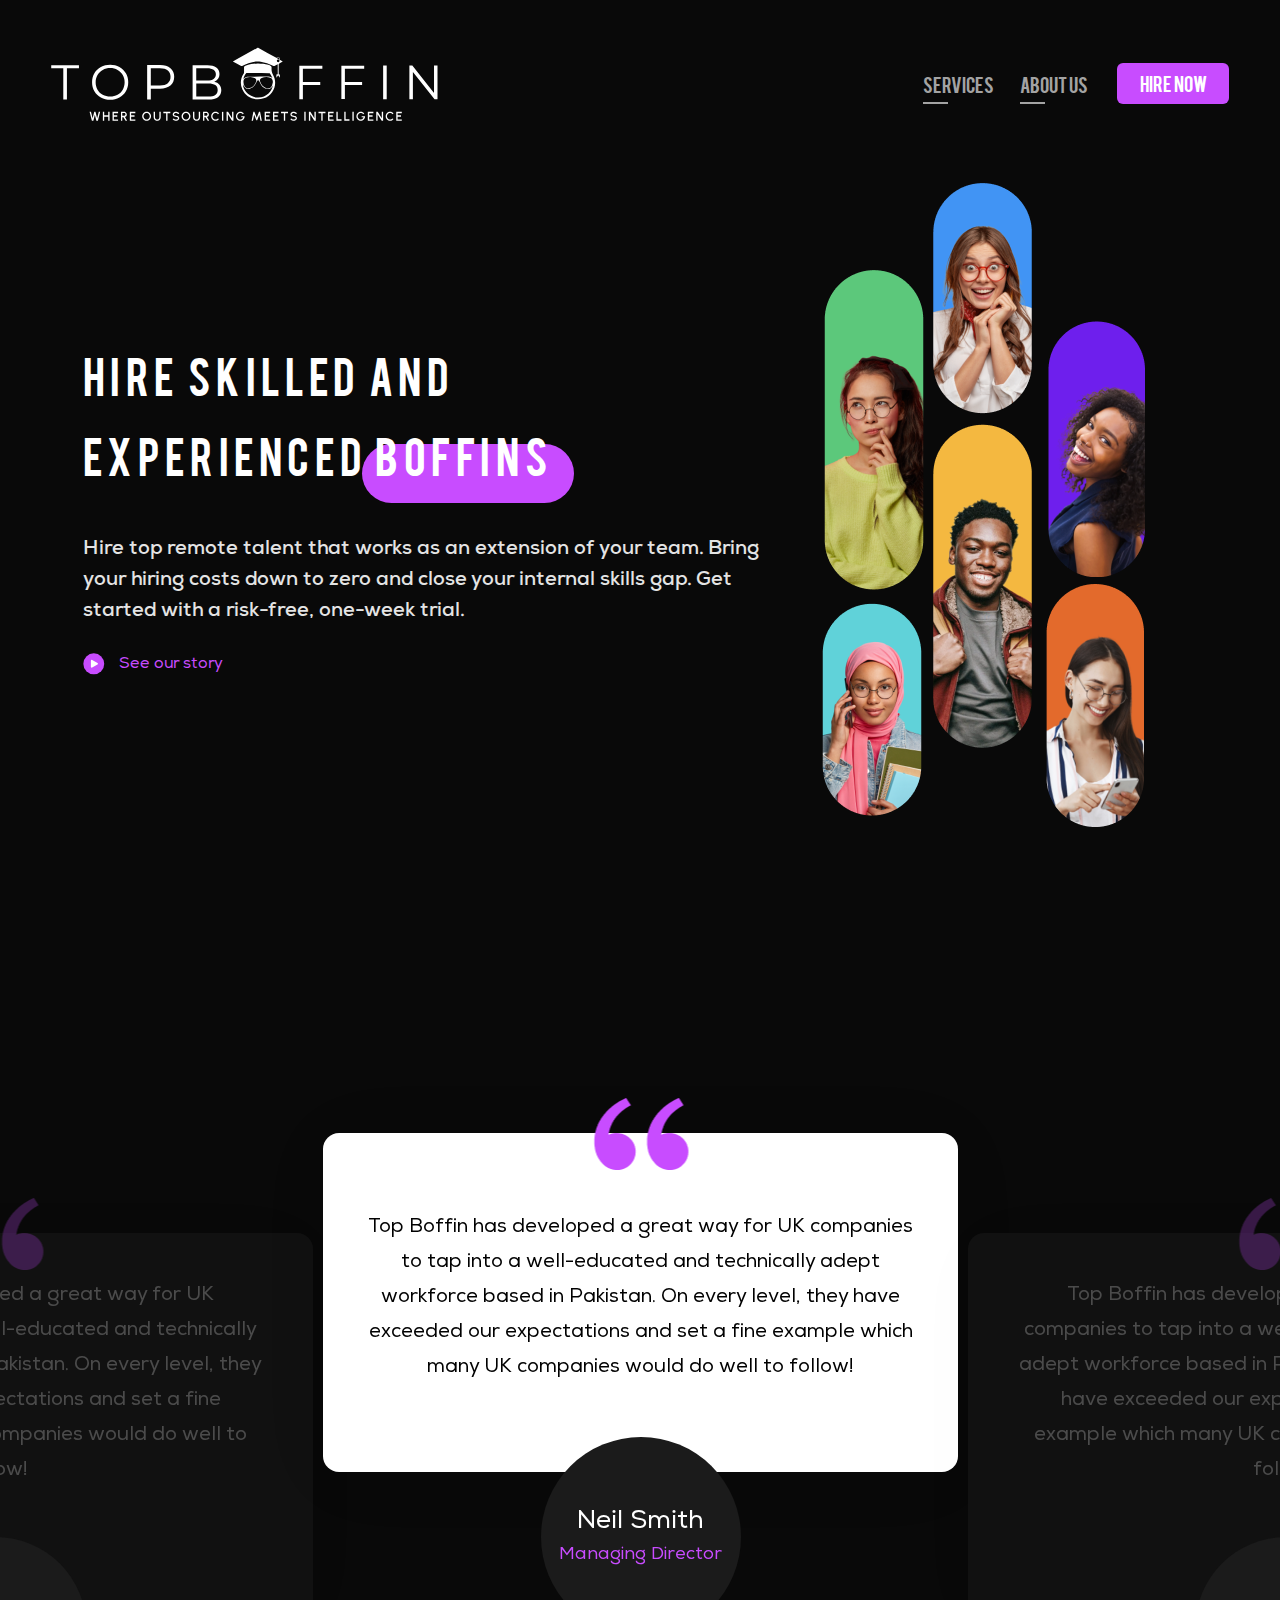
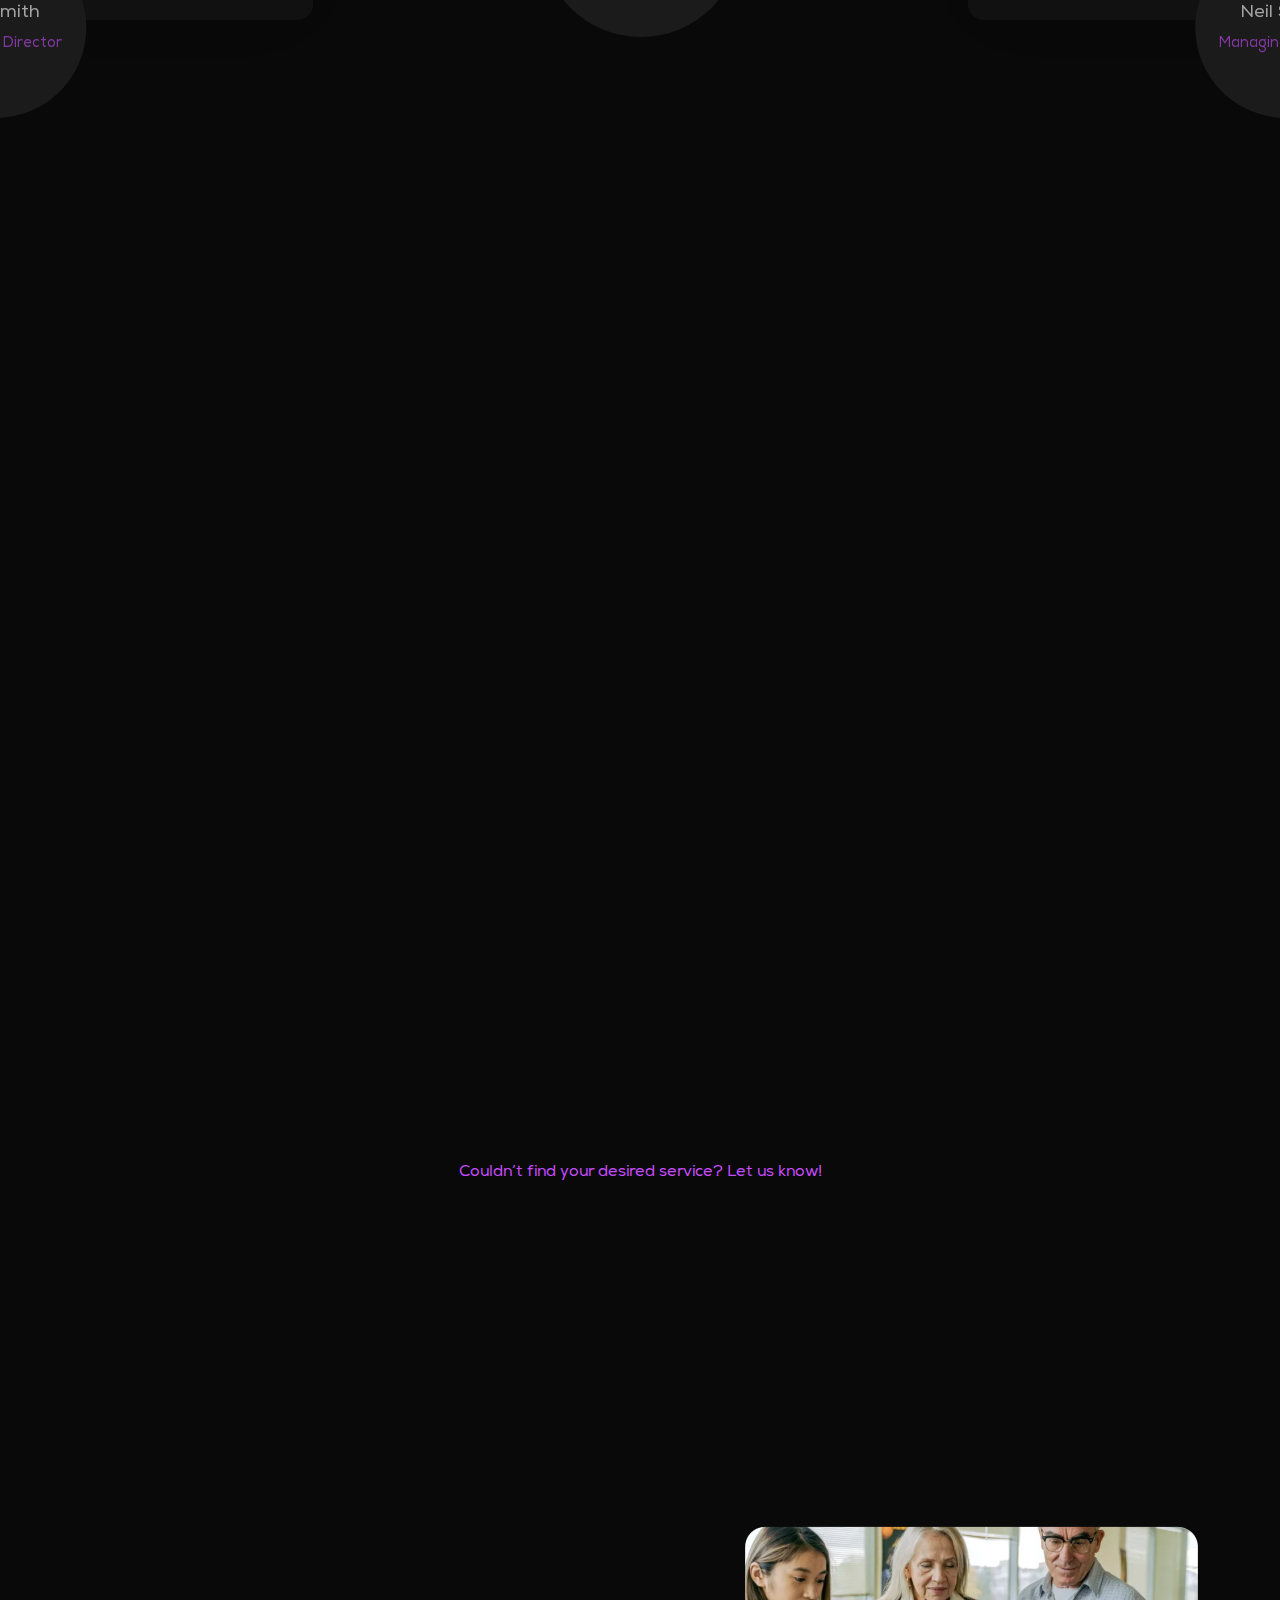
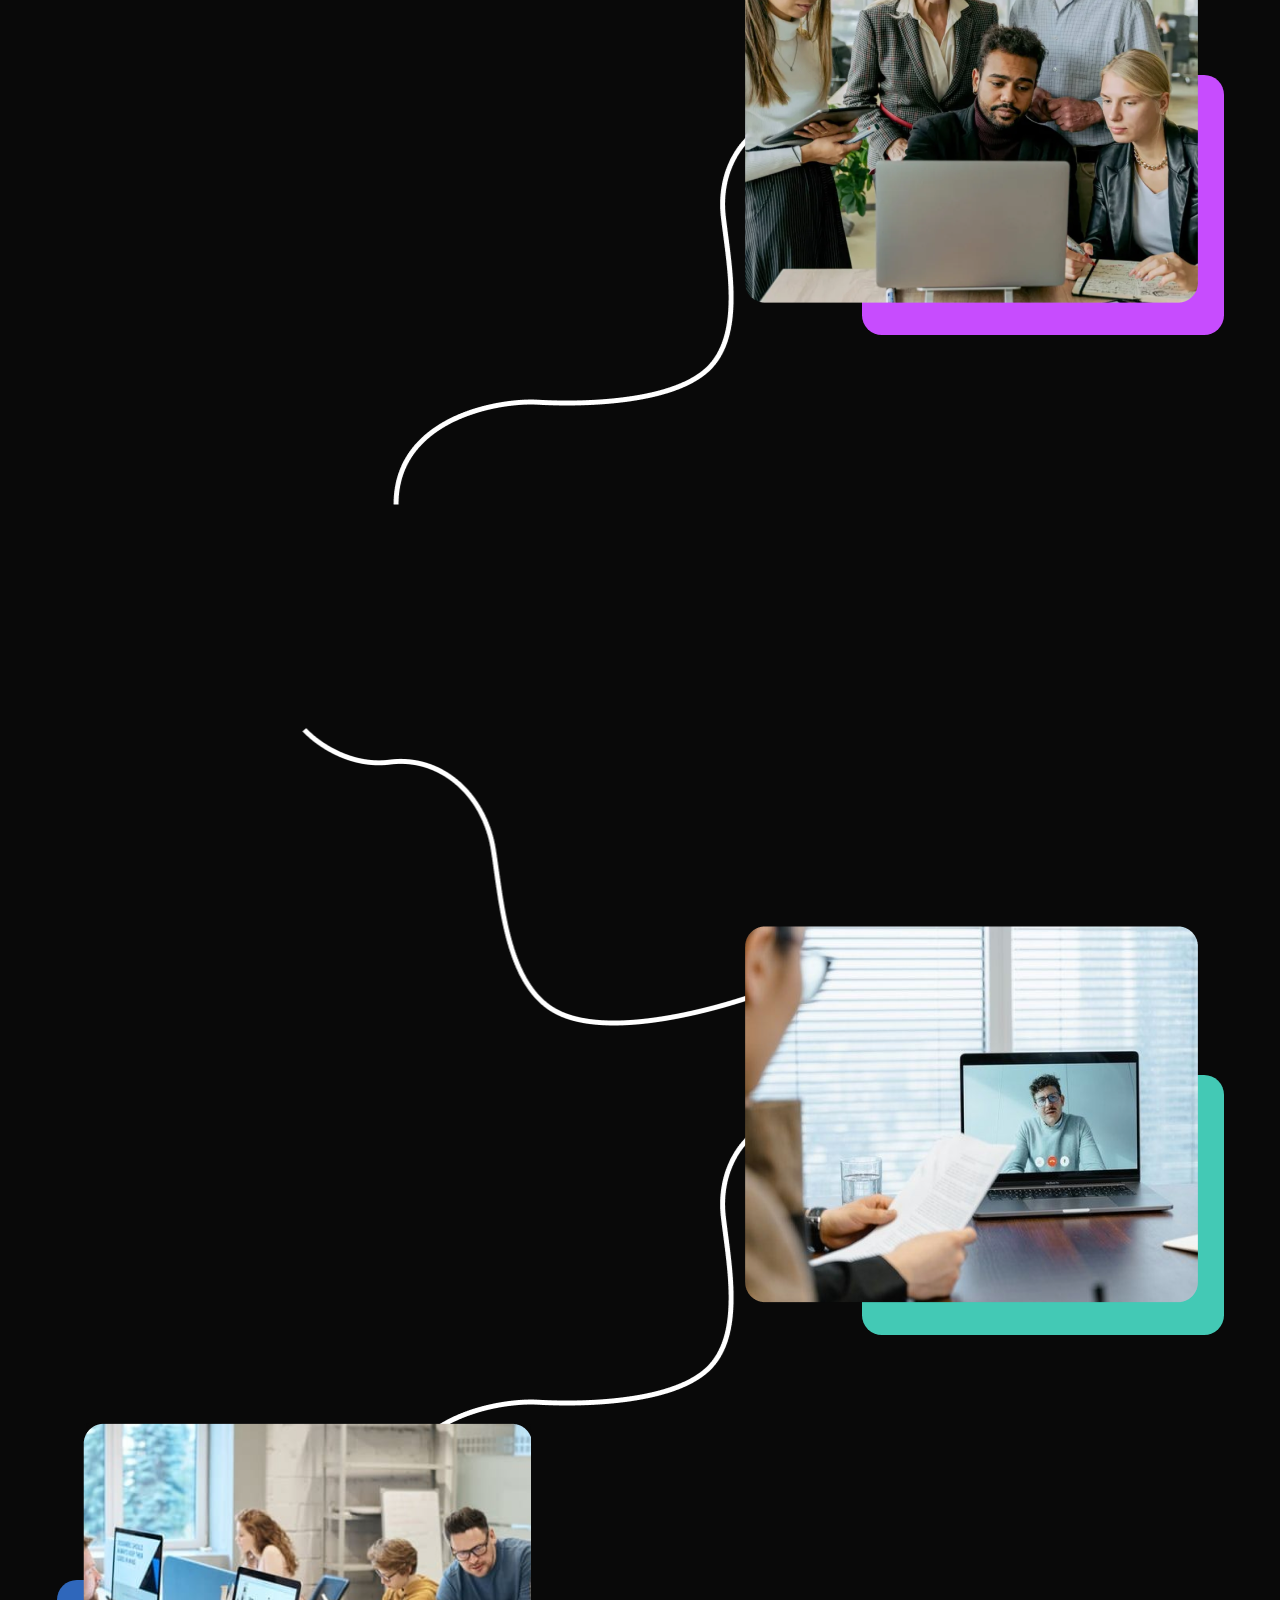
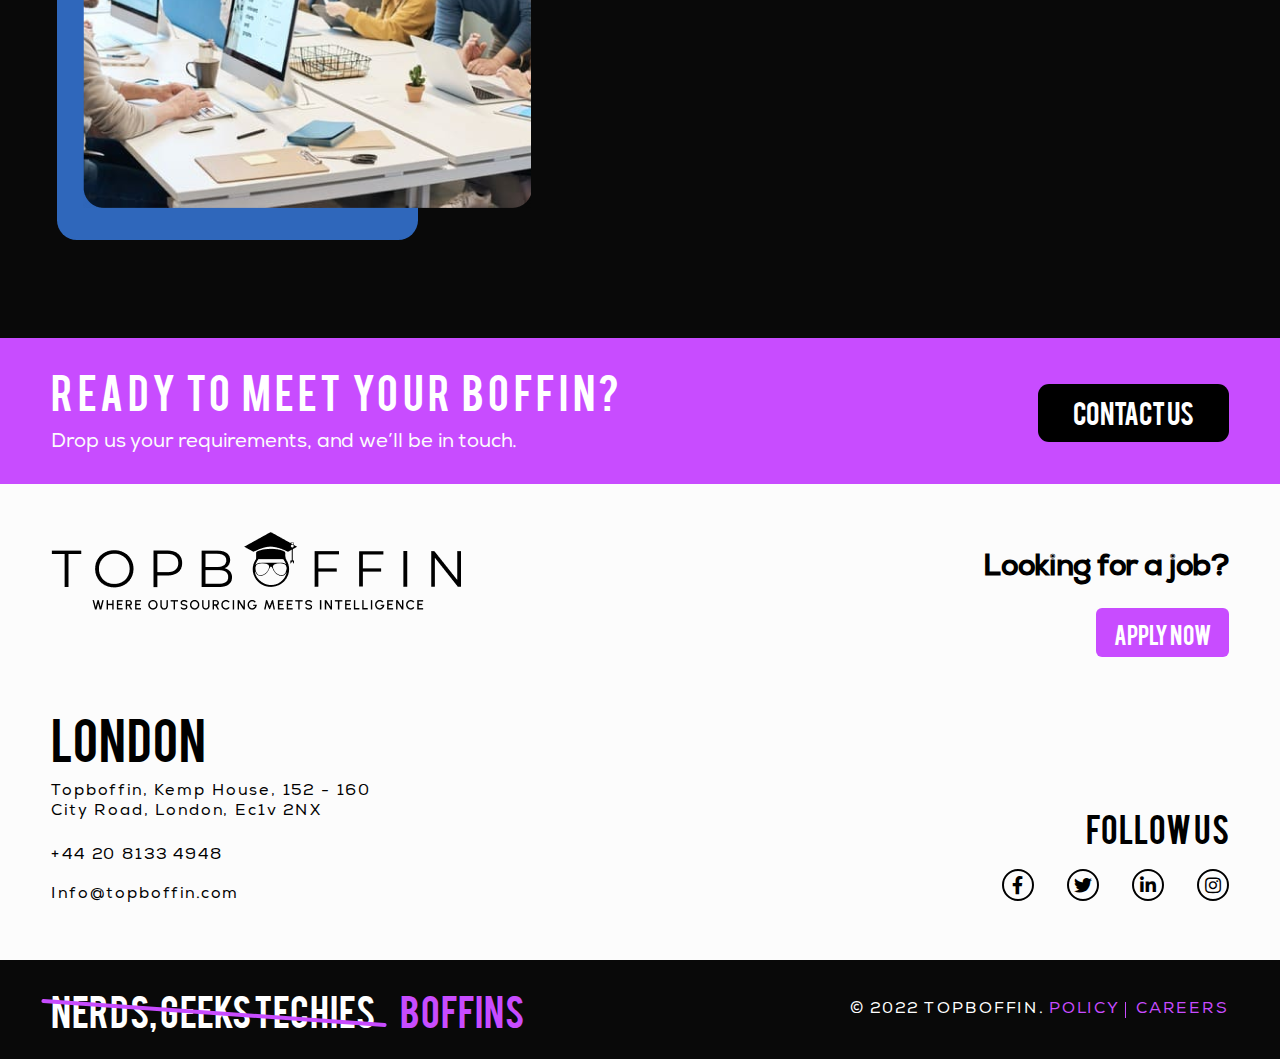
==== index.html @ ece65dc5 "link update" ====
<!DOCTYPE html>
<html lang="en">

<head>
  <meta charset="UTF-8">
  <meta name="viewport" content="width=device-width, initial-scale=1.0">
  <link rel="stylesheet" href="https://use.fontawesome.com/releases/v5.15.4/css/all.css" />
  <link rel="stylesheet" href="assets/css/aos.css">
  <link rel="stylesheet" href="assets/bootstarp/bootstrap.min.css">
  <link rel="stylesheet" href="assets/css/owl.carousel.min.css">
  <link rel="stylesheet" href="assets/css/owl.theme.default.min.css">
  <link rel="stylesheet" href="assets/css/custom.css">
  <link rel="stylesheet" href="assets/css/special.css">
  <link rel="stylesheet" href="assets/css/mobile.css">
  <title>Home</title>
</head>

<body>
  <!-- ================================ -->
  <!-- ==========   Header   ========== -->
  <!-- ================================  -->
  <div class="w-100 flaot-left header-con">
    <div class="wrapper">
      <nav class="navbar navbar-expand-lg navbar-light p-0">
        <a class="navbar-brand" href="#">
          <img src="assets/images/logo.svg" alt="logo">
        </a>
        <button class="navbar-toggler collapsed" type="button" data-toggle="collapse" data-target="#navbarSupportedContent"
          aria-controls="navbarSupportedContent" aria-expanded="false" aria-label="Toggle navigation">
          <span class="navbar-toggler-icon"></span>
          <span class="navbar-toggler-icon"></span>
          <span class="navbar-toggler-icon"></span>
        </button>

        <div class="collapse navbar-collapse" id="navbarSupportedContent">
          <ul class="navbar-nav ml-auto">
            <li class="nav-item active pl-lg-0">
              <a class="nav-link p-0" href="#">Services</a>
            </li>
            <li class="nav-item">
              <a class="nav-link p-0" href="#">About US</a>
            </li>
          </ul>
          <div class="hire-btn">
            <a href="contact.html" class="bebas-font">Hire NOw</a>
          </div>
        </div>
      </nav>
    </div>
  </div>
  <!-- ================================ -->
  <!-- ==========   Header   ========== -->
  <!-- ================================  -->
  <!-- BANNER SECTION -->
  <section class="w-100 float-left banner-con">
    <div class="wrapper2">
      <div class="banner-inner-con w-100 float-left d-lg-flex align-items-center">
        <div class="banner-text position-relative">
          <h1 class="text-uppercase text-white bebas-font d-inline-block position-relative" data-aos="fade-up" data-aos-duration="600">Hire Skilled and <br>
            Experienced Boffins</h1>
            <div class="banner-img">
              <div class="position-relative">
                <figure class="mb-0 d-inline-block">
                  <img src="assets/images/banner-img1.png" alt="banner-img">
                </figure>
                <figure class="mb-0 d-inline-block">
                  <img src="assets/images/banner-img2.png" alt="banner-img">
                </figure>
                <figure class="mb-0 d-inline-block">
                  <img src="assets/images/banner-img3.png" alt="banner-img">
                </figure>
                <figure class="mb-0 d-inline-block">
                  <img src="assets/images/banner-img4.png" alt="banner-img">
                </figure>
                <figure class="mb-0 d-inline-block">
                  <img src="assets/images/banner-img5.png" alt="banner-img">
                </figure>
                <figure class="mb-0 d-inline-block">
                  <img src="assets/images/banner-img6.png" alt="banner-img">
                </figure>
              </div>
            </div>
          <p class="color-E4E4E4 NexaBold-font" data-aos="fade-up" data-aos-duration="600">Hire top remote talent that works as an extension of your team. Bring <br> your hiring costs down to zero and close your internal skills gap. Get <br> started with a risk-free, one-week trial.</p>
          <div class="see-btn" data-aos="fade-up" data-aos-duration="600">
            <a href="#" class="d-inline-block"><img src="assets/images/vedio-icon.svg" alt="vedio-icon"> See our story</a>
          </div>
        </div>
      </div>
      <div class="clearfix"></div>
    </div>
  </section>
  <!-- BANNER SECTION -->
  <!-- TASTIMONIALS SECTION -->
  <section class="w-100 float-left tastimonials-con">
    <div class="generic-title text-sm-center">
      <span class="text-uppercase d-inline-block color-C84CFF NexaBold-font position-relative" data-aos="fade-up" data-aos-duration="600">TESTIMONIALS</span>
      <h2 class="text-uppercase text-white bebas-font" data-aos="fade-up" data-aos-duration="600">What Our Clients Say!</h2>
    </div>
    <div class="loop owl-carousel owl-theme">
      <div class="item">
          <div class="tastimonials-box text-center  position-relative">
            <figure>
              <img src="assets/images/quote-icon.png" alt="quote-icon">
            </figure>
            <p>Top Boffin has developed a great way for UK companies to tap into a <br>
              well-educated and technically adept workforce based in Pakistan. On every <br> level, they have exceeded our
              expectations and set a fine example which many <br> UK companies  would do well to follow!
            </p>
          </div>
          <div class="auther-con text-center d-flex align-items-center justify-content-center flex-column">
            <span class="text-white">Neil Smith</span>
            <small class="color-C84CFF">Managing Director</small>
          </div>
      </div>
      <div class="item">
        <div class="tastimonials-box text-center  position-relative">
          <figure>
            <img src="assets/images/quote-icon.png" alt="quote-icon">
          </figure>
          <p>Top Boffin has developed a great way for UK companies to tap into a <br>
            well-educated and technically adept workforce based in Pakistan. On every level, they <br> have exceeded our
            expectations and set a fine example which many UK companies <br> would do well to follow!
          </p>
        </div>
        <div class="auther-con text-center d-flex align-items-center justify-content-center flex-column">
          <span class="text-white">Neil Smith</span>
          <small class="color-C84CFF">Managing Director</small>
        </div>
      </div>
      <div class="item">
        <div class="tastimonials-box text-center  position-relative">
          <figure>
            <img src="assets/images/quote-icon.png" alt="quote-icon">
          </figure>
          <p>Top Boffin has developed a great way for UK companies to tap into a <br>
            well-educated and technically adept workforce based in Pakistan. On every level, they <br> have exceeded our
            expectations and set a fine example which many UK companies <br> would do well to follow!
          </p>
        </div>
        <div class="auther-con text-center d-flex align-items-center justify-content-center flex-column">
          <span class="text-white">Neil Smith</span>
          <small class="color-C84CFF">Managing Director</small>
        </div>
      </div>
      <div class="item">
        <div class="tastimonials-box text-center  position-relative">
          <figure>
            <img src="assets/images/quote-icon.png" alt="quote-icon">
          </figure>
          <p>Top Boffin has developed a great way for UK companies to tap into a <br>
            well-educated and technically adept workforce based in Pakistan. On every level, they <br> have exceeded our
            expectations and set a fine example which many UK companies <br> would do well to follow!
          </p>
        </div>
        <div class="auther-con text-center d-flex align-items-center justify-content-center flex-column">
          <span class="text-white">Neil Smith</span>
          <small class="color-C84CFF">Managing Director</small>
        </div>
      </div>
      <div class="item">
        <div class="tastimonials-box text-center  position-relative">
          <figure>
            <img src="assets/images/quote-icon.png" alt="quote-icon">
          </figure>
          <p>Top Boffin has developed a great way for UK companies to tap into a <br>
            well-educated and technically adept workforce based in Pakistan. On every level, they <br> have exceeded our
            expectations and set a fine example which many UK companies <br> would do well to follow!
          </p>
        </div>
        <div class="auther-con text-center d-flex align-items-center justify-content-center flex-column">
          <span class="text-white">Neil Smith</span>
          <small class="color-C84CFF">Managing Director</small>
        </div>
      </div>
      <div class="item">
        <div class="tastimonials-box text-center  position-relative">
          <figure>
            <img src="assets/images/quote-icon.png" alt="quote-icon">
          </figure>
          <p>Top Boffin has developed a great way for UK companies to tap into a <br>
            well-educated and technically adept workforce based in Pakistan. On every level, they <br> have exceeded our
            expectations and set a fine example which many UK companies <br> would do well to follow!
          </p>
        </div>
        <div class="auther-con text-center d-flex align-items-center justify-content-center flex-column">
          <span class="text-white">Neil Smith</span>
          <small class="color-C84CFF">Managing Director</small>
        </div>
      </div>
    </div>
  </section>
  <!-- TASTIMONIALS SECTION -->
  <!-- SERVICE SECTION-->
  <section class="main-services-sec float-left w-100">
    <div class="wrapper2">
      <div class="services-title w-100 float-left">
        <h2 class="text-white bebas-font d-inline-block" data-aos="fade-up" data-aos-duration="600">SERVICES</h2>
        <p class="color-A3A3A3" data-aos="fade-up" data-aos-duration="600">Hire Boffins on a full-time, part-time, or contractual basis – in any domain.</p>
      </div>
      <!--services-title-->
      <div class="services-item w-100 float-left">
        <ul class="list-unstyled w-100 float-left">
          <li class="ml-0" data-aos="fade-up" data-aos-duration="600">
            <div class="flip-box">
              <div class="flip-box-inner">
                <div class="flip-box-front">
                  <div class="front-con position-relative d-flex align-items-center justify-content-center">
                    <figure class="mb-0">
                      <img src="assets/images/services-img1.svg" alt="services-img">
                    </figure>
                  </div>
                </div>
                <div class="flip-box-back back-con text-center">
                  <figure>
                    <img src="assets/images/fincnce-small-icon.svg" alt="fincnce-small-icon">
                  </figure>
                  <h5 class="bebas-font text-white">Finance</h5>
                  <p class="text-white mb-0">Qualified finance professionals to streamline your financial planning,
                    analysis, and management.</p>
                </div>
              </div>
            </div>
            <h3 class="bebas-font text-white text-center mb-0">Finance</h3>
          </li>
          <li data-aos="fade-up" data-aos-duration="600">
            <div class="flip-box">
              <div class="flip-box-inner">
                <div class="flip-box-front">
                  <div class="front-con position-relative d-flex align-items-center justify-content-center">
                    <figure class="mb-0">
                      <img src="assets/images/services-img2.svg" alt="services-img">
                    </figure>
                  </div>
                </div>
                <div class="flip-box-back back-con text-center">
                  <figure>
                    <img src="assets/images/sale-small-icon.svg" alt="fincnce-small-icon">
                  </figure>
                  <h5 class="bebas-font text-white">Sales</h5>
                  <p class="text-white mb-0">Sales specialists experienced in using various mediums to connect with
                    prospects and close deals.</p>
                </div>
              </div>
            </div>
            <h3 class="bebas-font text-white text-center mb-0">Sales</h3>
          </li>
          <li class="mr-lg-0" data-aos="fade-up" data-aos-duration="600">
            <div class="flip-box">
              <div class="flip-box-inner">
                <div class="flip-box-front">
                  <div class="front-con position-relative d-flex align-items-center justify-content-center">
                    <figure class="mb-0">
                      <img src="assets/images/services-img3.svg" alt="services-img">
                    </figure>
                  </div>
                </div>
                <div class="flip-box-back back-con text-center">
                  <figure>
                    <img src="assets/images/marketing-small-icon.svg" alt="fincnce-small-icon">
                  </figure>
                  <h5 class="bebas-font text-white">Marketing</h5>
                  <p class="text-white mb-0">Skilled inbound and outbound marketing professionals with specialised
                    experience. </p>
                </div>
              </div>
            </div>
            <h3 class="bebas-font text-white text-center mb-0">Marketing</h3>
          </li>
          <li class="ml-lg-0 mb-lg-0" data-aos="fade-down" data-aos-duration="600">
            <div class="flip-box">
              <div class="flip-box-inner">
                <div class="flip-box-front">
                  <div class="front-con position-relative d-flex align-items-center justify-content-center">
                    <figure class="mb-0">
                      <img src="assets/images/services-img4.svg" alt="services-img">
                    </figure>
                  </div>
                </div>
                <div class="flip-box-back back-con text-center">
                  <figure>
                    <img src="assets/images/developer-small-icon.svg" alt="fincnce-small-icon">
                  </figure>
                  <h5 class="bebas-font text-white">Developer</h5>
                  <p class="text-white mb-0">Skilled Boffins with varying levels of experience in different tech stacks.
                  </p>
                </div>
              </div>
            </div>
            <h3 class="bebas-font text-white text-center mb-0">Developer</h3>
          </li>
          <li class="mb-sm-0" data-aos="fade-down" data-aos-duration="600">
            <div class="flip-box">
              <div class="flip-box-inner">
                <div class="flip-box-front">
                  <div class="front-con position-relative d-flex align-items-center justify-content-center">
                    <figure class="mb-0">
                      <img src="assets/images/services-img5.svg" alt="services-img">
                    </figure>
                  </div>
                </div>
                <div class="flip-box-back back-con text-center">
                  <figure>
                    <img src="assets/images/designer-small-icon.svg" alt="fincnce-small-icon">
                  </figure>
                  <h5 class="bebas-font text-white">Designer</h5>
                  <p class="text-white mb-0">Boffins with an eye for design and the skills to bring your creative ideas
                    to life. </p>
                </div>
              </div>
            </div>
            <h3 class="bebas-font text-white text-center mb-0">Designer</h3>
          </li>
          <li class="mr-0 mb-0" data-aos="fade-down" data-aos-duration="600">
            <div class="flip-box">
              <div class="flip-box-inner">
                <div class="flip-box-front">
                  <div class="front-con position-relative d-flex align-items-center justify-content-center">
                    <figure class="mb-0">
                      <img src="assets/images/services-img6.svg" alt="services-img">
                    </figure>
                  </div>
                </div>
                <div class="flip-box-back back-con text-center">
                  <figure>
                    <img src="assets/images/legal-small-icon.svg" alt="fincnce-small-icon">
                  </figure>
                  <h5 class="bebas-font text-white">Legal</h5>
                  <p class="text-white mb-0">UK-qualified legal talent that understands the UK’s laws and legal nuances.
                  </p>
                </div>
              </div>
            </div>
            <h3 class="bebas-font text-white text-center mb-0">Legal</h3>
          </li>
        </ul>
        <span class="float-left w-100 text-center color-C84CFF">Couldn’t find your desired service? Let us know!</span>
      </div>
    </div>
  </section>
  <!-- SERVICE SECTION-->
  <!-- WORK SECTION -->
  <section class="w-100 float-left work-con">
    <div class="work-title float-sm-right" data-aos="fade-up" data-aos-duration="600">
      <h2 class="d-inline-block bebas-font text-white mb-0" >How <br>
        It Works</h2>
      <span class="d-inline-block text-uppercase nexaitalic-font" data-text="How It Works">How It Works</span>
    </div>
    <div class="wrapper2">
      <div class="wrok-box w-100 float-left">
        <div class="row">
          <div class="col-lg-6 d-flex align-items-center order-lg-0 order-2" data-aos="fade-up" data-aos-duration="700">
            <div class="generic-box-content text-lg-left text-md-center text-left">
              <div class="position-relative request-title d-lg-flex align-items-center" data-aos="fade-up" data-aos-duration="700">
                <figure class="mb-0 d-flex align-items-center justify-content-center bg-C74CFE">
                  <img src="assets/images/hand-img.svg" alt="hand-img">
                </figure>
                <h3 class="text-white bebas-font mb-0">Put your request in</h3>
              </div>
              <p class="mb-0" data-aos="fade-up" data-aos-duration="700">TopBoffin connects you with top talent in any domain. We’ve filled dozens of different
                roles, from Marketing to Finance and Tech. Let us know exactly what skills, experience, and type of
                commitment you’re looking for. We’ll take care of the rest.
              </p>
            </div>
          </div>
          <div class="col-lg-6">
            <div class="generic-box-img float-lg-right text-center">
              <figure class="mb-0">
                <img src="assets/images/work-img1.png" alt="work-img">
              </figure>
            </div>
          </div>
        </div>
        <div class="row">
          <div class="col-lg-6" data-aos="fade-up" data-aos-duration="700">
            <div class="generic-box-img text-lg-left text-center">
              <figure class="mb-0">
                <img src="assets/images/work-img2.png" alt="work-img">
              </figure>
            </div>
          </div>
          <div class="col-lg-6 d-flex align-items-center" data-aos="fade-up" data-aos-duration="700">
            <div class="generic-box-content text-lg-left text-center">
              <div class="position-relative request-title d-lg-flex align-items-center" data-aos="fade-up" data-aos-duration="700">
                <figure class="mb-0 d-flex align-items-center justify-content-center bg-F3BA51">
                  <img src="assets/images/hand-img.svg" alt="hand-img">
                </figure>
                <h3 class="text-white bebas-font">Match with your Boffin</h3>
              </div>
              <p class="mb-0" data-aos="fade-up" data-aos-duration="700">We’re not just another outsourcing agency. TopBoffin pairs employers with their ideal
                talent through a multi-stage recruitment process. Get matched with team players committed to helping
                your company grow.
              </p>
            </div>
          </div>
        </div>
        <div class="row">
          <div class="col-lg-6 d-flex align-items-center order-lg-0 order-2" data-aos="fade-up" data-aos-duration="700">
            <div class="generic-box-content text-lg-left text-center">
              <div class="position-relative request-title d-lg-flex align-items-center" data-aos="fade-up" data-aos-duration="700">
                <figure class="mb-0 d-flex align-items-center justify-content-center bg-43C9B5">
                  <img src="assets/images/hand-img.svg" alt="hand-img">
                </figure>
                <h3 class="text-white bebas-font">Match with your Boffin</h3>
              </div>
              <p class="mb-0" data-aos="fade-up" data-aos-duration="700">We’re not just another outsourcing agency. TopBoffin pairs employers with their ideal
                talent through a multi-stage recruitment process. Get matched with team players committed to helping
                your company grow.
              </p>
            </div>
          </div>
          <div class="col-lg-6" data-aos="up" data-aos-duration="700">
            <div class="generic-box-img float-lg-right text-center">
              <figure class="mb-0 ">
                <img src="assets/images/work-img3.png" alt="work-img">
              </figure>
            </div>
          </div>
        </div>
        <div class="row mb-0">
          <div class="col-lg-6" data-aos="up" data-aos-duration="700">
            <div class="generic-box-img text-lg-left text-center">
              <figure class="mb-0">
                <img src="assets/images/work-img4.png" alt="work-img">
              </figure>
            </div>
          </div>
          <div class="col-lg-6 d-flex align-items-center" data-aos="up" data-aos-duration="700">
            <div class="generic-box-content text-lg-left text-center">
              <div class="position-relative request-title d-lg-flex align-items-center" data-aos="fade-up" data-aos-duration="700">
                <figure class="mb-0 d-flex align-items-center justify-content-center bg-2F67BB">
                  <img src="assets/images/hand-img.svg" alt="hand-img">
                </figure>
                <h3 class="text-white bebas-font">Match with your Boffin</h3>
              </div>
              <p class="mb-0" data-aos="fade-up" data-aos-duration="700">We’re not just another outsourcing agency. TopBoffin pairs employers with their ideal
                talent through a multi-stage recruitment process. Get matched with team players committed to helping
                your company grow.
              </p>
            </div>
          </div>
        </div>
      </div>
      <div class="clearfix"></div>
    </div>
  </section>
  <!-- WORK SECTION -->
  <!-- ================================ -->
  <!-- ==========   FOOTER   ========== -->
  <section class="news-letter bg-C84CFF w-100 float-left text-sm-left text-center">
    <div class="wrapper">
      <div class="footer-heading d-sm-flex align-items-center justify-content-between">
        <div>
          <h2 class="text-white bebas-font">READY TO MEET YOUR BOFFIN?</h2>
          <p class="mb-sm-0">Drop us your requirements, and we’ll be in touch.</p>
        </div>
        <button class="text-white bebas-font">CONTACT US</button>
      </div>
    </div>
  </section>
  <!--footer-top-heading-->
  <section class="main-footer-sec float-left w-100 bg-FCFCFC">
    <div class="wrapper">
      <div class="footer-inner w-100 float-left">
        <div class="footer-logo-sec d-sm-flex justify-content-between">
          <a href="#">
            <figure class="mb-0">
              <img src="assets/images/footer-logo.png" alt="logo-img">
            </figure>
          </a>
          <div class="footer-job">
            <h4>Looking for a job?</h4>
            <button class="bebas-font text-white float-sm-right bg-C84CFF border-0">Apply Now</button>
          </div>
        </div>
        <div class="footer-data d-sm-flex justify-content-between">
          <div class="footer-info">
            <h4 class="bebas-font">London</h4>
            <p>Topboffin, Kemp House, 152 - 160 <br> City Road, London, Ec1v 2NX</p>
            <a href="#" href="+44 20 8133 4948">+44 20 8133 4948</a> <br>
            <a class="mb-0" href="#" href="mailto:Info@topboffin.com">Info@topboffin.com</a>
          </div>
          <div class="social-icons d-flex flex-column justify-content-lg-end align-items-lg-end">
            <h4 class="bebas-font">FOLLOW US</h4>
            <ul class="list-unstyled mb-0">
              <li class="d-inline-block pl-0"><a class="d-flex align-items-center justify-content-center" href="#"><i
                    class="fab fa-facebook-f"></i></a></li>
              <li class="d-inline-block"><a class="d-flex align-items-center justify-content-center" href="#"><i
                    class="fab fa-twitter"></i></a></li>
              <li class="d-inline-block"><a class="d-flex align-items-center justify-content-center" href="#"><i
                    class="fab fa-linkedin-in"></i></a></li>
              <li class="d-inline-block pr-0"><a class="d-flex align-items-center justify-content-center" href="#"><i
                    class="fab fa-instagram"></i></a></li>
            </ul>
          </div>
        </div>
      </div>
      <!--footer-inner-->
    </div>
  </section>
  <!--footer-bottom-sec-->
  <section class="footer-bottom-sec float-left w-100">
    <div class="wrapper">
      <div class="bottom-sec-inner d-md-flex align-items-center justify-content-between">
        <h5 class="bebas-font text-white position-relative mb-sm-0">Nerds, Geeks techies <span
            class="color-C84CFF d-inline-block">Boffins</span></h5>
            <div class="float-lg-right copyright">
              <span class="d-inline-block text-white mb-0 text-uppercase">© 2022 topboffin.</span>
              <a href="#">Policy</a>
              <a href="#">Careers</a> 
            </div>
      </div>
    </div>
  </section>
  <!--footer-bottom-sec-->
  <!-- ==========   FOOTER   ========== -->
  <!-- ================================  -->
  <script src="assets/js/jquery-3.2.1.slim.min.js"></script>
  <script src="assets/js/popper.min.js"></script>
  <script src="assets/js/bootstrap.min.js"></script>
  <script src="assets/js/owl.carousel.js"></script>
  <script src="assets/js/aos.js"></script>
  <script>
     AOS.init();
    $('.loop').owlCarousel({
      center: true,
      items: 1,
      loop: true,
      margin: 10,
      responsive: {
        600: {
          items: 2
        },
        1000: {
          items: 2
        }
      }
    });
  </script>
</body>

</html>
---- assets/css/custom.css ----
*{
    padding: 0;
    margin: 0;
    box-sizing: border-box;
}
a:hover {
    outline: none;
    -webkit-transition: all 0.5s ease-in-out;
    -moz-transition: all 0.5s ease-in-out;
    -ms-transition: all 0.5s ease-in-out;
    -o-transition: all 0.5s ease-in-out;
    transition: all 0.5s ease-in-out;
    text-decoration: underline;
}
body{
    font-size: 20px;
    color: #C4C4C4;
    line-height: 35px;
    background: #090909;
    font-family: 'NexaRegular';
}
.header-con .navbar-light .navbar-nav .nav-link,
.header-con .navbar-light .navbar-nav .active>.nav-link{
    font-size: 18px;
    color: #A3A3A3;
    line-height: 24px;
    font-family: 'BEBAS';
}
.header-con .navbar-light .navbar-nav .nav-link:hover{
    color: #C84CFF;
}
.header-con .nav-item{
    padding-left: 13px;
    padding-right: 13px;
}
.header-con .nav-item a{
    position: relative;
}
.header-con .nav-item a:after{
    left:0;
    content: "";
    bottom: -8px;
    height: 2.2px;
    width: 25.61px;
    position: absolute;
    background: #A3A3A3;
}
.header-con .nav-item a::before{
    left:0;
    content: "";
    bottom: -8px;
    height: 2.2px;
    width: 0;
    position: absolute;
    background: #C84CFF;
    transition: all 0.3s ease-in-out;
}
.header-con .nav-item a:hover::before{
    z-index: 1;
    width:26px;
}
.banner-text h1{
    margin-bottom: 41px;
}
.see-btn a:hover{
    color: #fff;
}
.see-btn a:hover img {
    padding-right: 4px;
}
.hire-btn{
    margin-left: 16px;
}
.hire-btn a{
    color: #fff;
    font-size: 18px;
    font-weight: 400;
    line-height: 24px;
    border-radius: 6px;
    display: inline-block;
    background: #C84CFF;
    text-decoration: none;
    padding: 8px 22px 9px 23px;
    position: relative;
    transition: all 0.6s ease-in-out;
}
.hire-btn a:hover,
.submit-button button:hover{
    color: #C84CFF;
    background: none;
    transform: translateY(-8px);
    box-shadow: inset 0 0 0px 2px #c84cff;
}
.hire-btn a:hover::after {
    width: 100%;
}
.header-con{
    padding-top: 60px;
    padding-bottom: 36px;
}
.see-btn a{
    font-size: 16px;
    color: #C84CFF;
    line-height: 19px;
    text-decoration: none;

}
.see-btn a img{
    padding-right: 10px;
    transition: all 0.6s ease-in-out;
}
.banner-con{
    padding-top:173px;
}
.banner-img figure img {
    position: absolute;
}
.banner-text p{
    line-height: 31px;
    margin-bottom: 19px;
}
.banner-img figure:first-child img{
    left: -104px;
    top: -65px;
    animation: mover1 1s infinite alternate;
    -webkit-animation: mover1 1s infinite alternate;
}
@keyframes mover1 {
    0% { transform: translateY(0); }
    100% { transform: translateY(-10px); }
}
.banner-img figure:nth-child(2) img {
    left: 5px;
    top: -152px;
    animation: mover2 1.5s infinite alternate;
    -webkit-animation: mover2 1.5s infinite alternate;
}
@keyframes mover2 {
    0% { transform: translateY(0); }
    100% { transform: translateY(-10px); }
}
.banner-img figure:nth-child(3) img {
    top: -14px;
    right: 103px;
    animation: mover3 2s infinite alternate;
    -webkit-animation: mover3 2s infinite alternate;
}
@keyframes mover3 {
    0% { transform: translateY(0); }
    100% { transform: translateY(-10px); }
}
.banner-img figure:nth-child(4) img {
    left: 5px;
    top: 89px;
    animation: mover4 2.5s infinite alternate;
    -webkit-animation: mover4 2.5s infinite alternate;
}
@keyframes mover4 {
    0% { transform: translateY(0); }
    100% { transform: translateY(15px); }
}
.banner-img figure:nth-child(5) img{
    left: -106px;
    top: 268px;
    animation: mover5 3s infinite alternate;
    -webkit-animation: mover5 3s infinite alternate;
}
@keyframes mover5 {
    0% { transform: translateY(0); }
    100% { transform: translateY(10px); }
}
.banner-img figure:last-child img{
    left: 118px;
    top: 249px;
    animation: mover6 3.2s infinite alternate;
    -webkit-animation: mover6 3.2s infinite alternate;
}
@keyframes mover6 {
    0% { transform: translateY(0); }
    100% { transform: translateY(10px); }
}
.banner-text{
    float: left;
    width: 100%;
    height: 605px;
}
.banner-img {
    top: 0;
    float: left;
    right: -102px;
    width: 319.25px;
    position: absolute;
}
.tastimonials-con .generic-title span{
    font-size: 16px;
    line-height: 16px;
    margin-bottom: 17px;
}
.tastimonials-con .generic-title span::after{
    bottom: -11px;
    left: 50%;
    content: "";
    width: 51.54px;
    height: 2px;
    background: #C84CFF;
    position: absolute;
    transform: translatex(-50%);
}
.tastimonials-box > figure{
    top: -36px;
    left: 50%;
    position: absolute;
    transform: translatex(-50%);
}
.tastimonials-box p{
    color: #000;
}
.owl-item.active.center .auther-con span{
    font-size: 27.6127px;
    line-height: 27px;
    display: block;
    opacity: 1;
    margin-bottom: 10px;
}
.owl-item .auther-con span{
    font-size: 18.2504px;
    line-height: 23px;
    display: block;
    margin-bottom: 10px;
    opacity: 0.6;
}
.owl-item.active.center .auther-con small{
    font-size: 20.7095px;
    line-height: 20px;
    opacity: 1;
}
.owl-item .auther-con small{
    font-size: 14.6003px;
    line-height: 18px;
    opacity: 0.6;
}
.owl-carousel .owl-item img {
    width: auto;
    margin: 0 auto;
}
.auther-con{
    margin-top: -87px;
    position: relative;
    z-index: 999;
}
.owl-dots{
    display: none;
}
.tastimonials-con{
    padding-bottom: 164px;
}
.owl-item.active.center .item .tastimonials-box{
    background: #FFFFFF;
    border-radius: 16.1074px;
    opacity: 1;
    box-shadow: 0px 4.60212px 80.537px rgb(0 0 0 / 4%);
    padding: 98px 49px 74px;
    top: -100px;
}
.owl-item.active.center .tastimonials-box p{
    opacity: 1;
    color: #000;
}
.owl-item .item .tastimonials-box{
    background: #1B1B1B;
    opacity: 0.5;
    box-shadow: 0px 4.60212px 80.537px rgba(0, 0, 0, 0.04);
    border-radius: 16.1074px;
    padding: 46px 49px 115px;
}
.owl-item .item .tastimonials-box p{
    color: #fff;
}
.owl-carousel .owl-stage-outer {
    overflow: inherit;
    overflow-x: clip !important;
}
.owl-item.active.center .auther-con{
    width: 228.68px;
    height: 228.68px;
    background: #1B1B1B;
    border-radius: 50%;
    position: absolute;
    bottom: -65px;
    left: 50%;
    transform: translatex(-50%);
}
.tastimonials-con .generic-title{
    margin-bottom: 200px;
}
.owl-item .item .tastimonials-box img,
.owl-item .item .tastimonials-box p{
    opacity: 0.5;
}
.owl-item.active.center .item .tastimonials-box img,
.owl-item.active.center .item .tastimonials-box img{
    opacity: 1;
}
.owl-item .auther-con{
    width: 181.37px;
    height: 181.37px;
    background: #1B1B1B;
    border-radius: 50%;
    position: absolute;
    bottom: -98px;
    left: 50%;
    transform: translatex(-50%);
}
.services-item ul li{
    float: left;
    width: 26.2%;
    position: relative;
    margin: 0 5.33% 42px;
}
.front-con{
    width: 292.23px;
    height: 340.94px;
    margin-bottom: 22px;
}
.services-item ul li:first-child .front-con{
    background: url(../images/services-bg1.png) no-repeat center;
}
.services-item ul li:nth-child(2) .front-con {
    background: url(../images/services-bg2.png) no-repeat center;
}
.services-item ul li:nth-child(3) .front-con {
    background: url(../images/services-bg2.png) no-repeat center;
}
.services-item ul li:nth-child(4) .front-con {
    background: url(../images/services-bg4.png) no-repeat center;
}
.services-item ul li:nth-child(5) .front-con {
    background: url(../images/services-bg5.png) no-repeat center;
}
.services-item ul li:last-child .front-con {
    background: url(../images/services-bg6.png) no-repeat center;
}
.front-con img{
    width: 134px;
}
.back-con{
    top: 0;
    height: 340px;
    background: #1B1B1B;
    border-radius: 21.6495px;
    padding: 42px 12px 58px;
}
.back-con p{
    font-size: 18px;
    line-height: 26px;
}
.back-con figure{
    margin-bottom: 18px;
}
.back-con h5{
    font-size: 24px;
    font-weight: 600;
    line-height: 42px;
    margin-bottom: 18px;
    letter-spacing: 0.145em;
}
.services-title h2{
    position: relative;
    margin-bottom: 26px;    
    letter-spacing: 0.145em;
}
.services-title p{
    margin-bottom: 49px;
}
.services-title h2::after{
    bottom: -14px;
    left: 0;
    width: 250.31px;
    height: 4px;
    content: "";
    background: #D9D9D9;
    position: absolute;
}
.front-con, .back-con {
    position: absolute;
    -webkit-backface-visibility: hidden;
    backface-visibility: hidden;
    display: flex;
    justify-content: center;
    align-items: center;
    flex-direction: column;
}
.flip-box {
    perspective: 1000px;
    width: 100%;
  }
  
  .flip-box-inner {
    position: relative;
    text-align: center;
    transition: transform 0.8s;
    transform-style: preserve-3d;

  }  
  .flip-box:hover .flip-box-inner {
    transform: rotateY(180deg);
  }  
  .flip-box-front, .flip-box-back {
    -webkit-backface-visibility: hidden;
    backface-visibility: hidden;
  }
  
  .flip-box-back {
    transform: rotateY(180deg);
  }
.work-title{
    margin-bottom: 136px;
}
.work-title h2{
    padding-right: 46px;
    line-height: 140.5%;
    letter-spacing: 0.115em;
}
.work-title span{
    color: #fff;
    position: relative;
    font-size: 162.116px;
    line-height: 162.116px;
    -webkit-text-stroke: 0.5px #FFF;;
    -webkit-text-fill-color: transparent;
}
.work-title span::after {
    position: absolute;
    bottom: 0;
    left: 0;
    display: inline-block;
    overflow: hidden;
    width: 0%;
    white-space: pre;
    content: attr(data-text);
    -webkit-text-stroke: rgba(255, 255, 255, 0);
    will-change: width;
    -webkit-animation: grow 4s cubic-bezier(0.86, 0, 0.07, 1) 2s infinite alternate both;
    animation: grow 4s cubic-bezier(0.86, 0, 0.07, 1) 2s infinite alternate both;
    background: #C74CFE;
    -webkit-background-clip: text;
    -webkit-text-fill-color: transparent;
}
@keyframes grow {
    0%{
      width: 0%;
    }
    10%{
        width: 10%;
    }
    20%{
        width: 20%;
    }
    30%{
        width: 40%;
    }
    50% {
      width: 70%;
    }
    70% {
        width: 100%;
    }
    100%{
        width: 0;
    }
  }
.main-services-sec{
    margin-bottom: 135px;
}
.wrok-box .row {
    margin-bottom: 177px;
}
.request-title figure{
    left: 0;
    width: 70px;
    height: 70px;
    border-radius: 50%;
    position: absolute;
}
.request-title figure img{
    width: 38.18px;
    transition: all 0.3s ease-in-out;width: 38.18px;
}

.request-title figure:hover img{
    transform: translatey(6px);
}
.request-title h3{
    margin-left: 95px;
    font-size: 21.518px;
    line-height: 23.518px;
    letter-spacing: 0.09em;
}
.request-title{
    margin-bottom: 52px;
}
.request-title p{
    line-height: 28px;
}
.generic-box-img figure::after{
    z-index: -1;
    content: "";
    right: -38px;
    bottom: -32px;
    width: 361.76px;
    height: 259.96px;
    position: absolute;
    border-radius: 19.8628px;
    background: #C74CFE;
    animation: mover 1s infinite alternate;
    -webkit-animation: mover 1s infinite alternate;
}
.wrok-box .row:nth-child(2) .generic-box-img figure::after{
    left: -35px;
    background: #F3BA51;
}
.wrok-box .row:nth-child(3) .generic-box-img figure::after{
    background: #43C9B5;
}
.wrok-box .row:last-child .generic-box-img figure::after{
    left: -35px;
    background: #2F67BB;
}
.work-con{
    margin-bottom: 130px;
}
.wrok-box .row{
    position: relative;
}
.wrok-box .row:after {
    left: 50%;
    top: 142px;
    z-index: -1;
    content: "";
    width: 466px;
    height: 437px;
    position: absolute;
    transform: translatex(-53%);
}
.wrok-box .row:nth-child(odd):after {
    background: url(../images/border-line1.png) no-repeat top center;
}
.wrok-box .row:nth-child(2):after {
    top: 305px;
    width: 637px;
    height: 338px;
    background: url(../images/border-line2.png) no-repeat top center;
}
/*Q*/
.news-letter{
    padding-top: 28px;
    padding-bottom: 23px;
}
.footer-heading div h2{
    margin-bottom: 14px;
    letter-spacing: 0.09em;
 }
.footer-heading div p{
    color: #FCFCFC;
}
.footer-heading button{
    font-size: 30px;
    border-radius: 11px;
    border: none;
    cursor: pointer;
    padding: 13px 39px 14px;
    background-color: #000000;
    transition: all 0.6s ease-in-out;
}
.footer-heading button:hover{
    background: none;
    color: #000 !important;
    transform: translateY(-8px);
    box-shadow: inset 0 0 0px 2px #000;
}
.main-footer-sec{
    padding-top: 56px;
    padding-bottom: 48px;
}
.footer-info h4{
    color: #000000;
    font-size: 54px;
    line-height: 71px;
    margin-bottom: 13px;
}
.footer-info a{
    color: #000;
    font-size: 16px;
    line-height: 20px;
    position: relative;
    margin-bottom: 11px;
    display: inline-block;
    letter-spacing: 0.115em;
}
.footer-info a:hover{
    color: #000;
    text-decoration: none;
}
.footer-logo-sec{
    margin-bottom: 80px;
}
.footer-job{
    padding-top: 22px;
}
.footer-job h4{
    color: #000000;
    font-weight: 700;
    margin-bottom: 24px;
    letter-spacing: -0.3px;
    font-family: 'NexaBold';
}
.footer-job button{
    font-size: 22px;
    cursor: pointer;
    border-radius: 6px;
    padding: 8px 18px 6px;
    transition: all 0.6s ease-in-out;
}
.footer-job button:hover{
    background: none;
    color: #C84CFF !important;
    transform: translateY(-8px);
    box-shadow: inset 0 0 0px 2px #C84CFF;
}
.footer-info a:hover{
    color: #C84CFF;
}
.footer-info a::before {
    left: 0;
    content: "";
    bottom: -3px;
    height: 1px;
    width: 0;
    position: absolute;
    background: #C84CFF;
    transition: all 0.3s ease-in-out;
}
.footer-info a:hover::before{
    width: 100%;
}
.social-icons{
    margin-bottom: 6px;
}
.social-icons h4{
    font-size: 32px;
    color: #000;
    margin-bottom: 33px;
}
.social-icons ul li{
    padding-left: 21px;
    padding-right: 21px;
}
.social-icons ul li a{
    width: 32px;
    height: 32px;
    border: 2px solid #000000;
    border-radius: 100%;
    transition: all 0.6s ease-in-out;
}
.social-icons ul li a:hover{
    transform: translateY(-8px);
}
.banner-text h1:after{
    z-index: -1;
    content: "";
    right: -22px;
    bottom: -8px;
    width: 212.16px;
    height: 59.02px;
    position: absolute;
    background: #C84CFF;
    border-radius: 29.5081px;
    animation: mover 1s infinite alternate;
    -webkit-animation: mover 1s infinite alternate;
}
@keyframes mover {
    0% { transform: translateY(0); }
    100% { transform: translateY(-10px); }
}
.social-icons ul li a:hover{
    text-decoration: none;
}
.social-icons ul li a i{
    color: #000000;
    font-size: 18px;
}
.footer-bottom-sec{
    padding-top: 37px;
    padding-bottom: 37px
}
.bottom-sec-inner h5{
    font-size: 36px;
}
.bottom-sec-inner h5 span{
    margin-left: 22px;
}
.bottom-sec-inner h5::after{
    left: -10px;
    content: "";
    bottom: 16px;
    width: 346.3px;
    border-radius: 5px;
    position: absolute;
    transform: rotate(4deg);
    border: 2px solid #C84CFF;
}
.copyright span{
    margin-top: 9px;
    font-size: 16px;
    line-height: 19px;
    letter-spacing: 0.115em;
}
.copyright a{
    font-size: 16px;
    line-height: 16px;
    color: #C84CFF;
    text-transform: uppercase;
    text-decoration: none;
    display: inline-block;
    letter-spacing: 0.115em;
}
.copyright a:nth-child(2){
    border-right: 1px solid #C84CFF;
    padding-right: 5px;
    margin-right: 5px;
}
.finance-banner{
    padding-top: 55px;
    padding-bottom: 55px;
}
.banner-inner{
    background: url("../images/services-finance-bg.png") no-repeat center top;
    width: 100%;
    height: 468px;
}
.banner-img-sec{
    width: 40.5%;
    padding-right: 13px;
}
.banner-inner-text{
    width: 59.5%;
 }
.banner-inner-text h1{
    margin-bottom: 15px;
}
.banner-inner-text p{
    font-size: 22px;
    line-height: 36px;
    font-family: 'NexaRegular';
}
.services-boxes{
    padding-top: 89px;
     padding-bottom: 131px;
}
.unique-boxes{
    margin-bottom: 110px;
}
.unique-box-img{
    width: 34.5%;
}
.box-img{
    width: 389px;
    height: 382px;
    background-color: #1B1B1B;
    border-radius: 28px;
}
.unique-box-text{
    width: 65.5%;
    padding-top: 50px;
}
.unique-box-text h3{
    margin-bottom: 15px;
    letter-spacing: 0.11em;
}
.unique-box-text p{
    font-size: 22px;
    line-height: 36px;
    margin-bottom: 26px;
}
.unique-box-text span{
    font-size: 40px;
    letter-spacing: 0.11em;
}
.about-banner{
    padding-top: 90px;
    padding-bottom: 100px;
}
.banner-video iframe{
    border-radius: 37px;
}
.about-service-item{
    width: 32.3%;
    border-radius: 25px;
    padding: 60px 42px 48px 42px;
}
.about-service-item figure{
    margin-bottom: 43px;
}
.about-service-item h4{
    font-size: 22px;
    margin-bottom: 19px;
    line-height: 36px;
}
.about-service-item p{
    font-size: 22px;
    line-height: 26px;
}
.footer-info p{
    color: #000;
    font-size: 16px;
    line-height: 20px;
    letter-spacing: 0.115em;
}
.generic-box-img figure{
    position: relative;
}
.sub-banner{
    width: 100%;
    height:465.03px;
    background-size: cover;
    background-position: center;
    background-repeat: no-repeat;
}
.developers-con{
    padding-top: 100px;
    padding-bottom: 146px;
}
.service-banner{
    background-image: url(../images/service-banner.png);
}
.sub-banner-text {
    width: 59.4%;
    float: right;
}
.sub-banner-text h1{
    line-height: 74.96px;
    margin-bottom: 14px;
}
.sub-banner-text p{
    line-height: 36px;
}
.sub-inner-banner::after{
    bottom: 0;
    left: 106px;
    content: "";
    width: 329px;
    height: 439px;
    position: absolute;
    background: url(../images/service-devloper-img.png) no-repeat center;
}
.packages-con{
    padding-bottom: 134px;
}
.packages-box-item{
    float: left;
    width: 23.9%;
    margin: 0 2.8%;
    background: #1B1B1B;
    padding:80px 33px 50px;
    border-radius: 20.6693px;
    border: 1px solid #2B63B5;
}
.packages-box-item figure{
    margin-bottom: 106px;
}
.packages-box-item h4{
    line-height: 33px;
    margin-bottom: 51px;
    font-size: 33.0709px;
    letter-spacing: 0.11em;
}
.custom-price{
    font-size: 20px;
}
.packages-box-item span{
    font-size: 20px;
    line-height: 20px;
    margin-bottom: 49px;
}
.price-con small{
    font-size: 26px;
}
.price-con{
    padding: 7px 10px;
    background: #2B63B5;
    border-radius: 15.7087px;
}
.packages-title h2{
    margin-bottom: 29px;
    letter-spacing: 0.08em;  
}
.packages-title p{
    font-size: 20px;
    line-height: 36px;
    margin-bottom: 120px;
}
.price-con{
    font-size: 16px;
}
.domain-box-item{
    width: 23.9%;
    margin: 0 2.8%;
    background: #2B63B5;
    border-radius: 16.5527px;
    padding: 72px 10px 18px;
}
.domain-box{
    margin-bottom: 64px;
}
.domain-title h2{
    margin-bottom: 70px;
}
.domain-box-item figure {
    min-height: 86px;
    margin-bottom: 31px;
}
.domain-box-item h5{
    font-size: 26px;
    line-height: 26px;
    margin-bottom: 33px;
    letter-spacing: 0.05em;
}
.domain-box-item p{
    font-size: 20px;
    line-height: 30px;
}
.special-text span{
    font-size: 16px;
    color: #2B63B5;
    line-height: 16px;
}
.domain-con{
    margin-bottom: 50px;
}
.services-item ul{
    margin-bottom: 65px;
}
.services-item span{
    font-size: 16px;
}
.contact-lft-img {
    width: 47.7%;
    float: left;
}
.contact-title {
    width: 52.3%;
    float: left;
    padding-left: 12.33%;
}
.contact-title h3 {
    font-size: 32px;
    margin-bottom: 20px;
    letter-spacing: 0.04em;
}
.contact-title span{
    margin-bottom: 22px;
    letter-spacing: 0.04em;
}
.input-feild input,
.input-feild textarea{
    width: 100%;
}
.input-feild input {
    border: 0;
    padding: 17px 15px 17px;
    margin-bottom: 22px;
    background: #1C1C1C;
    font-size: 16px;
    line-height: 20px;
    color: #636363;
    border-radius: 7.99073px;
    transition: all 0.6s ease-in-out;
}
.input-feild input:focus,
.input-feild textarea:focus{
    outline: 1px solid #C84CFF;
}
.input-feild textarea{
    border: 0;
    padding: 38px 15px;
    height: 198.5px;
    background: #1C1C1C;
    resize: none;
    font-size: 16px;
    line-height: 20px;
    color: #636363;
    margin-bottom: 8px;
    border-radius: 9.98841px;
    transition: all 0.6s ease-in-out;
}
.input-feild input::placeholder,
.input-feild textarea{
    font-size: 16px;
    color: #636363;
}
.contact-con{
    padding: 93px 0 150px;  
}
.submit-button button{
    width: 100%;
    color: #fff;
    border: none;
    font-size: 15px;
    line-height: 15px;
    background: #C84CFF;
    cursor: pointer;
    border-radius: 7.99073px;
    padding: 23px 13px 20px;
    transition: all 0.6s ease-in-out;
}
.header-outer-box::after {
    top: 0;
    right: 0;
    width: 46.2%;
    content: "";
    height: 100%;
    position: absolute;
    background: #111111;
}
.contact-con, .header-con{
    z-index: 1;
    position: relative;
}
---- assets/css/special.css ----
@font-face {
    font-family: 'BEBAS';
    src: url('../fonts/BEBAS.eot');
    src: url('../fonts/BEBAS.eot') format('embedded-opentype'),
         url('../fonts/BEBAS.woff2') format('woff2'),
         url('../fonts/BEBAS.woff') format('woff'),
         url('../fonts/BEBAS.ttf') format('truetype'),
         url('../fonts/BEBAS.svg#BEBAS') format('svg');
}
@font-face {
    font-family: 'NexaBold';
    src: url('../fonts/NexaBold.eot');
    src: url('../fonts/NexaBold.eot') format('embedded-opentype'),
         url('../fonts/NexaBold.woff2') format('woff2'),
         url('../fonts/NexaBold.woff') format('woff'),
         url('../fonts/NexaBold.ttf') format('truetype'),
         url('../fonts/NexaBold.svg#NexaBold') format('svg');
}
@font-face {
    font-family: 'NexaRegular';
    src: url('../fonts/NexaRegular.eot');
    src: url('../fonts/NexaRegular.eot') format('embedded-opentype'),
         url('../fonts/NexaRegular.woff2') format('woff2'),
         url('../fonts/NexaRegular.woff') format('woff'),
         url('../fonts/NexaRegular.ttf') format('truetype'),
         url('../fonts/NexaRegular.svg#NexaRegular') format('svg');
}
@font-face {
    font-family: 'NexaBookItalic';
    src: url('../fonts/NexaBookItalic.eot');
    src: url('../fonts/NexaBookItalic.eot') format('embedded-opentype'),
         url('../fonts/NexaBookItalic.woff2') format('woff2'),
         url('../fonts/NexaBookItalic.woff') format('woff'),
         url('../fonts/NexaBookItalic.ttf') format('truetype'),
         url('../fonts/NexaBookItalic.svg#NexaBookItalic') format('svg');
}


.wrapper{
    max-width: 1349px;
    margin-left: auto;
    margin-right: auto;
}
.wrapper2{
    max-width: 1115px;
    margin-left: auto;
    margin-right: auto;
}
h1{
    font-size: 46px;
    line-height: 85px;
    letter-spacing: 0.11em; 
}
h2{
    font-size: 42px;
    line-height: 55px;
}
h3{
    font-size: 26px;
    line-height: 26px;
}
h4{
    font-size: 30px;
    line-height: 30px;
}
.color-E4E4E4{
    color: #E4E4E4;
}
.color-C84CFF{
    color: #C84CFF;
}
.bg-C84CFF{
    background-color: #C84CFF;
}
.bg-C74CFE{
    background-color: #C74CFE;
}
.bg-F3BA51{
    background: #F3BA51;
}
.bg-43C9B5{
    background: #43C9B5;
}
.bg-2F67BB{
    background: #2F67BB;
}
.bg-FCFCFC{
    background-color: #FCFCFC;
}
.bg-1B1B1B{
    background-color: #1B1B1B;
}

.color-A3A3A3{
    color: #A3A3A3;
}
.bebas-font{
    font-family: 'BEBAS';
}
.NexaBold-font{
    font-family: 'NexaBold';
}
.nexaitalic-font{
    font-family: 'NexaBookItalic';
}
button:focus{
    outline: none;
}
---- assets/css/mobile.css ----
@media (max-width: 1600px){
    .generic-box-img figure::after {
        right: -26px;
      }
      .wrok-box .row:nth-child(even) .generic-box-img figure::after {
        left: -26px;
      }
    .owl-item .item .tastimonials-box p br{
        display: none;
    }
    .work-title span {
        font-size: 140px;
        line-height: 140px;
    }
    .header-con {
        padding-top: 50px;
    }
    .owl-item.active.center .auther-con {
        width: 220px;
        height: 220px;
    }
    .main-services-sec {
        margin-bottom: 120px;
    }
    .work-title {
        margin-bottom: 120px;
    }
    .wrok-box .row {
        margin-bottom: 150px;
    }
    .footer-logo-sec {
        margin-bottom: 70px;
    }
    .footer-bottom-sec {
        padding-top: 33px;
        padding-bottom: 32px;
    }
    .contact-title {
        padding-left: 11.33%;
    }
    .input-feild textarea {
        height: 180px;
    }
}
@media (max-width: 1400px){
    .wrapper{
        padding-left: 4%;
        padding-right: 4%;
    }
    .services-item ul {
        margin-bottom: 50px;
    }
    .banner-img {
        right: -50px;
    }
    .header-con {
        padding-top: 42px;
    }
    h1 {
        font-size: 42px;
        line-height: 80px;
        letter-spacing: 0.11em;
    }
    .banner-text h1 {
        margin-bottom: 40px;
    }
    .tastimonials-con .generic-title h3 {
        margin-bottom: 152px;
    }
    .owl-item.active.center .auther-con small {
        font-size: 18px;
        line-height: 18px;
    }
    .owl-item.active.center .auther-con span {
        font-size: 26px;
        line-height: 26px;
    }
    .owl-item.active.center .auther-con {
        width: 200px;
        height: 200px;
    }
    .owl-item.active.center .item .tastimonials-box {
        padding: 78px 42px 70px;
    }
    .tastimonials-con {
        padding-bottom: 140px;
    }
    h2 {
        font-size: 40px;
        line-height: 50px;
    }
    .services-title p {
        margin-bottom: 34px;
    }
    .services-item ul li {
        width: 25%;
        margin:0 6.2% 35px;
    }
    .front-con {
        width: 100%;
        margin-bottom: 16px;
        background-size: contain !important;
    }
    .back-con {
        padding: 30px 16px 48px;
    }
    .back-con h5 {
        line-height: 30px;
        margin-bottom: 20px;
    }
    .main-services-sec {
        margin-bottom: 100px;
    }
    .work-title span {
        font-size: 116px;
        line-height: 116px;
    }
    .work-title h2 {
        padding-right: 40px;
    }
    .work-title {
        margin-bottom: 100px;
    }
    .request-title {
        margin-bottom: 46px;
    }
    .wrok-box .row {
        margin-bottom: 120px;
    }
    .footer-heading div h2 {
        margin-bottom: 10px;
    }
    .footer-heading button {
        font-size: 26px;
        padding: 10px 35px 13px;
    }
    .main-footer-sec {
        padding-top: 48px;
    }
    .footer-logo-sec {
        margin-bottom: 50px;
    }
    .footer-info h4 {
        font-size: 48px;
        line-height: 62px;
    }
    .social-icons h4 {
        margin-bottom: 26px;
    }
    .social-icons ul li {
        padding-left: 14px;
        padding-right: 14px;
    }
    .footer-bottom-sec {
        padding-top: 28px;
        padding-bottom: 28px;
    }
    .contact-lft-img img{
        width: 100%;
    }
    .contact-title h3 {
        font-size: 28px;
        margin-bottom: 14px;
    }
    .contact-con {
        padding: 80px 0 120px;
    }
    
}
@media (max-width: 1199px){
    .wrapper2{
        padding-left: 4%;
        padding-right: 4%;
    }
    
    .header-con {
        padding-top: 32px;
    }
    h1 {
        font-size: 40px;
        line-height: 72px;
    }
    .banner-text h1 {
        margin-bottom: 30px;
    }
    .banner-text h1:after {
        right: -3px;
        bottom: -6px;
        width: 135px;
        height: 33px;
    }
    .banner-text p br{
        display: none;
    }
    .banner-text p {
        margin-bottom: 22px;
        padding-right: 298px;
    }
    .owl-item.active.center .item .tastimonials-box {
        padding: 40px 26px 78px;
    }
    .owl-item.active.center .auther-con {
        width: 180px;
        height: 180px;
        bottom: -6px;
    }
    .owl-item.active.center .auther-con small {
        font-size: 18px;
        line-height: 20px;
    }
    .owl-carousel .owl-item img {
        width: 85px;
    }
    .owl-item.active.center .auther-con span {
        font-size: 24px;
        line-height: 22px;
    }
    .tastimonials-box p {
        line-height: 30px;
    }
    .tastimonials-con {
        padding-bottom: 120px;
    }
    h2 {
        font-size: 36px;
        line-height: 46px;
    }
    .services-title p {
        margin-bottom: 30px;
    }
    .front-con {
        width: 100%;
    }
    .back-con {
        padding: 28px 15px 48px;
    }
    .back-con h5 {
        margin-bottom: 14px;
    }
    .back-con img{
        width: 80px;
    }
    .main-services-sec {
        margin-bottom: 90px;
    }
    .work-title span {
        font-size: 98px;
        line-height: 98px;
    }
    .work-title h2 {
        padding-right: 16px;
    }
    .work-title {
        margin-bottom: 80px;
    }
    .generic-box-img img {
        width: 400px;
    }
    body {
        font-size: 20px;
        line-height: 30px;
    }
    .wrok-box .row {
        margin-bottom: 100px;
    }
    .wrok-box .row:nth-child(2):after,
    .wrok-box .row:after{
        width: 350px;
        height: 350px;    
        background-size: contain !important;
    }
    .work-con {
        margin-bottom: 100px;
    }
    .generic-box-img figure::after {
        width: 390px;
        height: 285px;
        bottom: -10px;
        right: -26px;
    }
    .wrok-box .row:nth-child(even) .generic-box-img figure::after {
        left: -26px;
    }
    .footer-heading button {
        font-size: 22px;
        padding: 8px 32px 10px;
    }
    .footer-logo-sec {
        margin-bottom: 40px;
    }
    h4 {
        font-size: 28px;
        line-height: 28px;
    }
    .footer-job button {
        font-size: 18px;
        padding: 4px 18px 6px;
    }
    .footer-info h4 {
        font-size: 44px;
        line-height: 56px;
    }
    .social-icons h4 {
        margin-bottom: 22px;
    }
    .social-icons ul li {
        padding-left: 7px;
        padding-right: 7px;
    }
    .bottom-sec-inner h5 {
        font-size: 30px;
    }
    .footer-bottom-sec {
        padding-top: 28px;
        padding-bottom: 28px;
    }
    .banner-img figure img {
        position: absolute;
        width: 70px;
    }
    .banner-img {
        right: 0;
        width: 254px;
    }
    .banner-img figure:first-child img {
        left: 23px;
    }
    .banner-img figure:nth-child(3) img {
        right: 0;
        top: -58px;
    }
    .banner-img figure:nth-child(2) img {
        left: 102px;
    }
    .banner-img figure:nth-child(4) img {
        top: 8px;
        left: 104px;
    }
    .banner-img figure:nth-child(5) img {
        left: 22px;
        top: 160px;
    }
    .banner-img figure:last-child img {
        left: inherit;
        top: 127px;
        right: 0;
    }
    .banner-text {
        height: 428px;
    }
    .tastimonials-con .generic-title {
        margin-bottom: 180px;
    }
    .owl-item.active.center .tastimonials-box p {
        font-size: 18px;
    }
    .owl-item .item .tastimonials-box {
        padding: 40px 26px 78px;
    }
    .owl-item .auther-con {
        width: 150px;
        height: 150px;
        bottom: -80px;    
    }
    .services-title h2::after {
        width: 216px;
    }
    .services-item ul li {
        width: 30.66%;
        margin: 0 2% 24px;
    }
    .request-title {
        margin-bottom: 34px;
    }
    .news-letter {
        padding-top: 24px;
        padding-bottom: 23px;
    }
    .bottom-sec-inner h5::after {
        width: 284px;
    }
    .contact-title h3 {
        font-size: 26px;
        line-height: 30px;
        margin-bottom: 8px;
    }
    .contact-title span {
        margin-bottom: 18px;
    }
    .contact-con {
        padding: 60px 0 90px;
    }
    .input-feild textarea {
        height: 160px;
        padding: 18px 15px;
    }
    .input-feild input {
        margin-bottom: 12px;
    }
    .header-con .navbar-brand img{
        width: 350px;
    }
    .contact-title {
        padding-left: 9%;
    }
    .submit-button button {
        padding: 18px 13px 16px;
    }
}
@media (max-width: 991px) {
    .services-title h2::after {
        width: 186px;
    }
    .owl-item .item .tastimonials-box p {
        font-size: 18px;
    }
    .tastimonials-con .generic-title {
        margin-bottom: 170px;
    }
    .banner-img {
        top: 106px;
    }
    .bottom-sec-inner h5 span {
        margin-left: 10px;
    }
    /************/
    .navbar-toggler{
        right: 0;
        top: 19px;
        padding: 0;
        width: 30px;
        position: absolute;
    }
    .navbar-toggler-icon {
        float: left;
        width: 100%;
        height: 2px;
        margin: 3px 0;
        background: #A3A3A3;
    }
    .navbar-toggler:focus{
        outline: none;
    }
    .navbar-toggler .navbar-toggler-icon:nth-child(1),
    .navbar-toggler .navbar-toggler-icon:nth-child(3) {
    -webkit-transition: transform .35s ease-in-out;
    -moz-transition: transform .35s ease-in-out;
    -o-transition: transform .35s ease-in-out;
    transition: transform .35s ease-in-out;
    }
    .navbar-toggler:not(.collapsed) .navbar-toggler-icon:nth-child(1) {
    position: absolute;
    top:8px;
    -webkit-transform: rotate(135deg);
    -moz-transform: rotate(135deg);
    -o-transform: rotate(135deg);
    transform: rotate(135deg);
    left: 0px;
    }
    .navbar-toggler:not(.collapsed) .navbar-toggler-icon:nth-child(2) {
    height: 12px;
    visibility: hidden;
    background-color: transparent;
    }
    .navbar-toggler:not(.collapsed) .navbar-toggler-icon:nth-child(3) {
    position: absolute;
    top:8px;
    -webkit-transform: rotate(-135deg);
    -moz-transform: rotate(-135deg);
    -o-transform: rotate(-135deg);
    transform: rotate(-135deg);
    left: 0px;
    }
    .navbar-collapse.collapse,.navbar-collapse.collapsing{
        width: 100%;
        right: 0;
        top:100%;
        z-index: 1;
        position: absolute;
        background: #fff;
    }
    .nav-item {
        padding-top: 10px;
        padding-bottom: 10px;
    }
    .hire-btn {
        margin-left: 13px;
        padding-bottom: 20px;
        margin-top: 13px;
    }
    .navbar-nav .nav-item:first-child{
        padding-top: 20px;
    }
    /*********/
    .owl-item .auther-con {
        width: 150px;
        height: 150px;
        bottom: -66px;
    }
    .header-con .navbar-brand img{
        width: 340px;
    }
    .banner-text {
        width: 100%;
    }
    .banner-con {
        padding-top: 30px;
        padding-bottom: 70px;
    }
    .banner-text h1 {
        margin-bottom: 24px;
    }
    .banner-text h1:after {
        right: -10px;
        bottom: -3px;
        width: 175px;
        height: 40px;
    }
    h1 {
        font-size: 38px;
        line-height: 62px;
    }
    .banner-text p {
        margin-bottom: 14px;
    }
    .owl-carousel .owl-item img {
        width: 66px;
    }
    .owl-item.active.center .item .tastimonials-box {
        padding: 38px 18px 60px;
    }
    .owl-item.active.center .auther-con {
        width: 150px;
        height: 150px;
        bottom: 15px;
    }
    .owl-item.active.center .auther-con span {
        font-size: 20px;
        line-height: 20px;
        margin-bottom: 8px;
    }
    h3 {
        font-size: 24px;
        line-height: 24px;    
    }
    h2 {
        font-size: 32px;
        line-height: 40px;
    }
    .services-item ul li {
        width: 46%;
    }
    .services-item ul li {
        width: 46%;
        margin: 0 4% 36px;
    }
    .front-con img {
        width: 130px;
    }
    .services-item ul li:nth-child(even){
        margin-right: 0;
    }
    .services-item ul li:nth-child(odd){
        margin-left: 0;
    }
    .front-con {
        width: 100%;
    }
    .services-item ul li {
        width: 48%;
        margin: 0 2% 36px;
    }
    .work-title span {
        font-size: 60px;
        line-height: 60px;
    }
    .main-services-sec {
        margin-bottom: 70px;
    }
    .work-title {
        margin-bottom: 60px;
    }
    .wrok-box .row:nth-child(2):after,
    .wrok-box .row:after{
        display: none;
    }
    .generic-box-img img {
        width: 350px;
    }
    .generic-box-img{
        margin-bottom: 50px;
    }
    .generic-box-img figure::after {
        width: 300px;
        height: 250px;
        right: -12px;
        bottom: -14px;
    }
    .wrok-box .row {
        margin-bottom: 60px;
    }
    .request-title {
        margin-bottom: 42px;
    }
    .request-title figure {
        width: 60px;
        height: 60px;
    }
    .request-title figure img {
        width: 38px;
    }
    .request-title h3 {
        margin-left: 72px;
    }
    .request-title {
        margin-bottom: 20px;
        display: inline-block;
      }
    .wrok-box .row:last-child .generic-box-img figure::after {
        left: 235px;
    }
    .work-con {
        margin-bottom: 70px;
    }
    .footer-heading div p {
        font-size: 18px;
    }
    .footer-heading button {
        font-size: 20px;
        padding: 6px 28px 8px;
    }
    .footer-logo-sec img {
        width: 300px;
    }
    h4 {
        font-size: 26px;
        line-height: 26px;
    }
    .footer-job h4 {
        margin-bottom: 16px;
    }
    .footer-logo-sec {
        margin-bottom: 30px;
    }
    .footer-info h4 {
        font-size: 38px;
        line-height: 48px;
    }
    .main-footer-sec {
        padding-top: 40px;
        padding-bottom: 40px;
    }
    .bottom-sec-inner h5 {
        font-size: 24px;
    }
    .bottom-sec-inner h5::after {
        left: 3px;
        width: 216px;
        transform: rotate(2deg);
    }
    .bottom-sec-inner p {
        font-size: 14px;
        line-height: 19px;
    }
    .flip-box {
        width: auto;
      }
      .request-title figure {
        left: 0;
        top: -19px;
      }
      .generic-box-img figure {
        display: inline-block;
    }
    .wrok-box .row:nth-child(even) .generic-box-img figure::after {
        left: -13px;
        bottom: -16px;
    }
    .news-letter {
        padding-top: 20px;
        padding-bottom: 20px;
    }
    .social-icons h4 {
        font-size: 24px;
        margin-bottom: 14px;
    }
    .footer-bottom-sec {
        padding-top: 24px;
        padding-bottom: 24px;
    }
    .copyright span {
        font-size: 14px;
    }
    .copyright a {
        font-size: 14px;
    }
    .input-feild input {
        padding: 12px 15px 12px;
    }
    .input-feild textarea {
        height: 150px;
    }
    .contact-title h3 {
        font-size: 22px;
        margin-bottom: 6px;
    }
    .submit-button button {
        padding: 15px 13px 14px;
    }
    .contact-con {
        padding: 40px 0 70px;
    }

}
@media (max-width: 767px){
    .bottom-sec-inner h5::after {
        bottom: 11px;
        left: 121px;
      }
    .bottom-sec-inner h5 {
        font-size: 20px;
      }
      .bottom-sec-inner h5 span {
        margin-left: 10px;
      }
    .services-item ul li {
        width: 48%;
        margin: 0 2% 36px;
      }
      .services-item ul li:nth-child(2){
        margin-right: 0;
      }
    .header-con .navbar-brand img {
        width: 300px;
    }
    .header-con {
        padding-top: 20px;
        padding-bottom: 16px;
    }
    h1 {
        font-size: 34px;
        line-height: 54px;
    }
    .banner-text h1 {
        margin-bottom: 24px;
    }
    .banner-con {
        padding-bottom: 40px;
    }
    .owl-item.active.center .item .tastimonials-box {
        padding: 34px 26px 56px;
    }
    .owl-item.active.center .item .tastimonials-box {
        top: 0;
    }
    .owl-item.active.center .auther-con {
        bottom: -98px;
    }
    .tastimonials-con {
        padding-bottom: 70px;
    }
    h2 {
        font-size: 28px;
        line-height: 32px;
    }
    .services-title h2::after {
        width: 154px;
    }
    .services-title p {
        font-size: 18px;
        line-height: 22px;
        margin-bottom: 10px;
    }
    .work-title span {
        font-size: 48px;
        line-height: 48px;
    }
    .work-title {
        margin-bottom: 50px;
    }
    .wrok-box .row{
        margin-bottom: 40px;
    }
    .work-con {
        margin-bottom: 60px;
    }
    .generic-box-img img {
        width: 350px;
    }
    .footer-heading div h2 {
        font-size: 22px;
        margin-bottom: 2px;
    }
    .footer-heading div p {
        font-size: 16px;
    }    
    .footer-heading button {
        font-size: 16px;
        padding: 6px 24px 8px;
    }
    .news-letter {
        padding-top: 16px;
        padding-bottom: 16px;
    }
    .footer-logo-sec img {
        width: 275px;
    }
    h4 {
        font-size: 22px;
        line-height: 24px;
    }
    .footer-job button {
        font-size: 16px;
    }
    .footer-logo-sec figure{
        display: none;
    }
    .social-icons ul li {
        padding-left: 2px;
        padding-right: 2px;
    }
    .footer-bottom-sec {
        padding-top: 15px;
        padding-bottom: 15px;
    }
    .front-con {
        height: 300px;
    }
    .front-con img {
        width: 120px;
    }
    .flip-box-back img{
        width: 80px;
    }
    .back-con p {
        font-size: 16px;
        line-height: 24px;
    }
    .back-con {
        padding: 11px 15px 20px;
        min-height: auto;
        height: 300px;
    }
    .main-services-sec {
        margin-bottom: 60px;
      }
      .banner-img {
        width: 100%;
        height: 338px;
        position: relative;
    }
    .banner-text p {
        padding-right: 0;
    }
    .banner-img figure img {
        width: 60px;
        position: relative;
    }
    .banner-text {
        height: auto;
    }
    .banner-img figure:first-child img {
        left: 174px;
        top: 32px;
    }
    .banner-img figure:nth-child(2) img {
        left: 102px;
    }
    .banner-img figure:nth-child(3) img {
        right: -121px;
        top: -58px;
    }
    .banner-img figure:nth-child(4) img {
        top: -104px;
        left: -110px;
    }
    .banner-img figure:nth-child(5) img {
        left: 67px;
        top: -134px;
    }    
    .banner-img figure:last-child img {
        left: inherit;
        top: 28px;
        right: 0;
    }
    .banner-text h1:after {
        width: 130px;
        height: 31px;
    }
    .tastimonials-con .generic-title span::after {
        bottom: -6px;
    }
    .tastimonials-con .generic-title {
        margin-bottom: 70px;
    }
    .back-con h5 {
        font-size: 22px;
    }
    .services-item ul li {
        margin: 0 2% 26px;
    }
    .services-item ul {
        margin-bottom: 30px;
    }
    .main-services-sec {
        margin-bottom: 50px;
    }
    .generic-box-img img {
        width: 300px;
    }
    .generic-box-img figure::after {
        width: 250px;
        height: 180px;
    }
    body {
        font-size: 18px;
        line-height: 28px;
    }
    .request-title {
        margin-bottom: 28px;
    }
    .main-footer-sec {
        padding-top: 35px;
        padding-bottom: 35px;
    }
    .footer-job {
        padding-top: 4px;
    }
    .contact-lft-img {
        width: 100%;
    }
    .contact-lft-img img {
        width: 350px;
    }
    .header-outer-box::after{
        display: none;
    }
    .contact-lft-img{
        text-align: center;
        margin-bottom: 30px;
    }
    .contact-title {
        width: 100%;
        padding-left: 0;
    }
    .input-feild textarea {
        height: 100px;
        border-radius: 6px;
    }
    .input-feild input::placeholder,
    .input-feild textarea{
        font-size: 14px;
    }
    .input-feild input {
        padding: 10px 15px 10px;
        border-radius: 6px;
    }
    .submit-button button {
        padding: 12px 13px 12px;
        border-radius: 6px;
    }
    .contact-con {
        padding: 30px 0 50px;
    }
    
}
@media (max-width: 575px){
    .wrapper2 {
        padding-left: 3%;
        padding-right: 3%;
    }
    .banner-img figure:first-child img {
        top: 16px;
        left: 75px;
    }
    .banner-img figure:nth-child(2) img {
        left: 12px;
    }
    .banner-img figure:nth-child(3) img {
        right: -15px;
        top: -60px;
    }
    .banner-img figure:nth-child(4) img {
        top: -70px;
        left: -180px;
    }
    .banner-img figure:nth-child(5) img {
        left: -43px;
        top: -157px;
    }
    .banner-img figure:last-child img {
        top: -159px;
        right: -209px;
    }
    .banner-img figure img {
        width: 58.4px;
    }
    .banner-img {
        height: 316px;
        margin-top: 28px;
    }
    .navbar-toggler {
        top: 11px;
    }
    .header-con .navbar-brand img {
        width: 180px;
    }
    .navbar{
        justify-content: center;
    }
    h1 {
        font-size: 30px;
        line-height: 39px;
    }
    h2 {
        font-size: 24px;
        line-height: 32px;
    }
    h3 {
        font-size: 24px;
        line-height: 32px;
    }
    .banner-text h1:after {
        right: -2px;
        bottom: -2px;
        width: 134.91px;
        height: 38.29px;
        border-radius: 0px 7px 0px 10px;
    }
    .tastimonials-con .generic-title h3 {
        margin-bottom: 40px;
    }
    .owl-carousel .owl-item img {
        width: 46.8px;
        height: 35.9px;
    }
    .tastimonials-con .generic-title {
        margin-bottom: 58px;
    }
    .owl-item.active.center .tastimonials-box p,
    .owl-item .tastimonials-box p{
        font-size: 16px;
        line-height: 20px;
    }
    .tastimonials-box > figure {
        top: -18px;
    }
    .owl-item.active.center .item .tastimonials-box {
        border-radius: 5.49104px;
    }
    .owl-item .item .tastimonials-box {
        padding: 34px 26px 56px;
    }
    .tastimonials-con {
        padding-bottom: 50px;
    }
    .services-item ul li {
        width: 100%;
        margin: 0 0 26px;
    }
    .work-title {
        padding: 0 3%;
        margin-bottom: 40px;
    }
    .generic-box-img img {
        width: 100%;
    }
    .generic-box-img figure::after {
        width: 200px;
        bottom: 37px;
        height: 175px;
    }
    .request-title figure {
        width: 60px;
        height: 60px;
    }
    .request-title h3 {
        font-size: 20px;
        margin-left: 70px;
    }
    .request-title figure img {
        width: 38px;
    }
    body {
        font-size: 18px;
        line-height: 26px;
    }
    .flip-box-front .front-con{
        display: none !important;
    }
    .generic-box-img figure::after {
        bottom: -9px;
    }
    .work-con {
        margin-bottom: 93px;
    }
    .footer-heading div h2 {
        margin-bottom: 2px;
    }
    .footer-heading button {
        font-size: 16px;
        padding: 3px 24px 6px;
    }
    .main-footer-sec {
        padding-top: 35px;
        padding-bottom: 35px;
    }
    .footer-info h4 {
        font-size: 36px;
        line-height: 40px;
    }
    .footer-info{
        margin-bottom: 15px;
    }
    .social-icons h4 {
        margin-bottom: 14px;
    }
    .footer-bottom-sec {
        padding-top: 18px;
        padding-bottom: 18px;
    }
    .bottom-sec-inner h5 {
        font-size: 20px;
        margin-bottom: 9px;
    }
    .bottom-sec-inner h5 span {
        margin-left: 10px;
    }
    .bottom-sec-inner h5::after {
        left: 0;
        bottom: 12px;
        width: 172px;
    }
    .services-item ul{
        margin-left: auto;
        margin-right: auto;
    }
    .main-services-sec {
        margin-bottom: 40px;
      }
      .wrapper,.tastimonials-con {
        padding-left: 5%;
        padding-right: 5%;
    }
    .tastimonials-con .generic-title span::after {
        bottom: -6px;
        left: 0;
        width: 136px;
        transform: translatex(0);
    }
    body {
        font-size: 16px;
        line-height: 20px;
    }
    .banner-text p {
        line-height: 20px;
    }
    .see-btn a {
        font-size: 14px;
        line-height: 14px;
    }
    .see-btn a img {
        padding-right: 2px;
    }
    .banner-text p {
        margin-bottom: 17px;
    }
    .banner-con {
        padding-bottom: 60px;
    }
    .owl-item.active.center .auther-con,
    .owl-item .auther-con {
        bottom: -46px;
        width: 98.36px;
        height: 98.36px;
    }
    .owl-item.active.center .auther-con span,
    .owl-item .auther-con span{
        font-size: 14px;
        line-height: 9px;
        margin-bottom: 4px;
    }
    .owl-item.active.center .auther-con small,
    .owl-item .auther-con small{
        font-size: 10px;
        line-height: 12px;
    }
    .services-title h2 {
        margin-bottom: 18px;
    }
    .services-title h2::after {
        bottom: -6px;
        width: 140px;
        height: 1.07px;
    }
    .services-title p {
        font-size: 16px;
        line-height: 20px;
    }
    .services-title{
        margin-bottom: 26px;
    }
    .flip-box-back,.flip-box:hover .flip-box-inner {
        transform: none;
    }
    .flip-box-front, .flip-box-back {
        -webkit-backface-visibility: visible;
        backface-visibility: visible;
    }
    .back-con {
        background: transparent;
    }
    .front-con figure{
        display: none;
    }
    .services-item ul li h3,
    .work-title span,
    .work-title h2 br{
        display: none !important;
    }
    .work-title h2 {
        padding-right: 0;
    }
    .work-con .wrapper2 {
        padding-left: 5%;
        padding-right: 5%;
    }
    .request-title figure {
        width: 40px;
        height: 40px;
    }
    .request-title figure img {
        width: 24px;
    }
    .request-title figure {
        left: 0;
        top: -4px;
    }
    .request-title h3 {
        font-size: 20px;
        margin-left: 50px;
        line-height: 32px;
    }
    .request-title {
        margin-bottom: 13px;
    }
    .wrok-box .row {
        margin-bottom: 33px;
    }
    .generic-box-img {
        margin-bottom: 34px;
    }
    .footer-heading div h2 {
        font-size: 20px;
        margin-bottom: 3px;
    }
    .footer-heading div p {
        font-size: 12px;
        margin-bottom: 18px;
    }
    .footer-heading button {
        font-size: 16px;
        border-radius: 4px;
        padding: 8px 30px 10px;
    }
    .news-letter {
        padding-top: 18px;
        padding-bottom: 22px;
    }
    .footer-job button {
        font-size: 14px;
        padding: 10px 34px 11px;
    }
    .footer-info h4 {
        font-size: 24px;
        line-height: 31px;
    }
    .social-icons ul li {
        padding-left: 6px;
        padding-right: 6px;
    }
    .footer-job h4 {
        font-size: 22px;
        margin-bottom: 11px;
    }
    .copyright span {
        font-size: 12px;
        line-height: 12px;
    }
    .copyright a {
        font-size: 12px;
        line-height: 12px;
    }
    .back-con{
        position: relative;
    }
    .contact-lft-img img {
        width: 100%;
    }
    .contact-title h3 {
        font-size: 20px;
        margin-bottom: 6px;
    }
    .contact-con {
        padding: 25px 0 40px;
    }
}
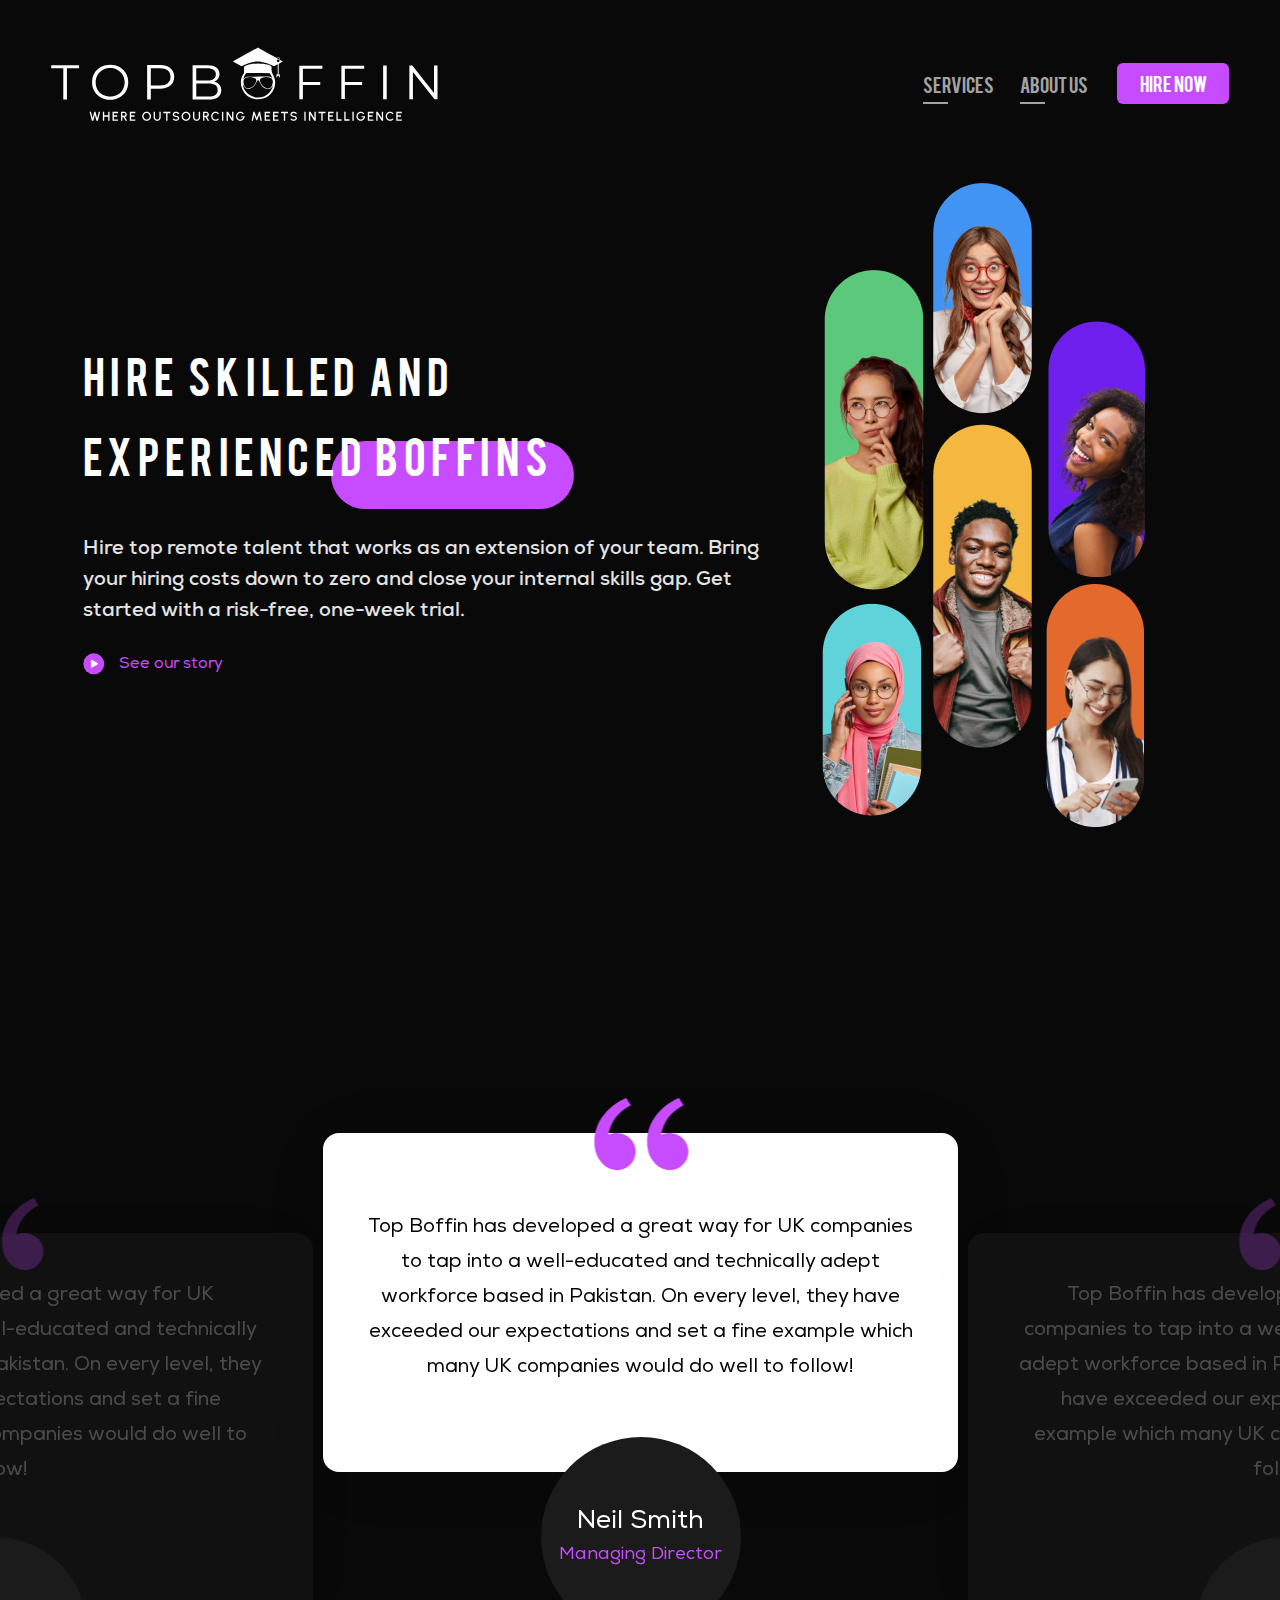
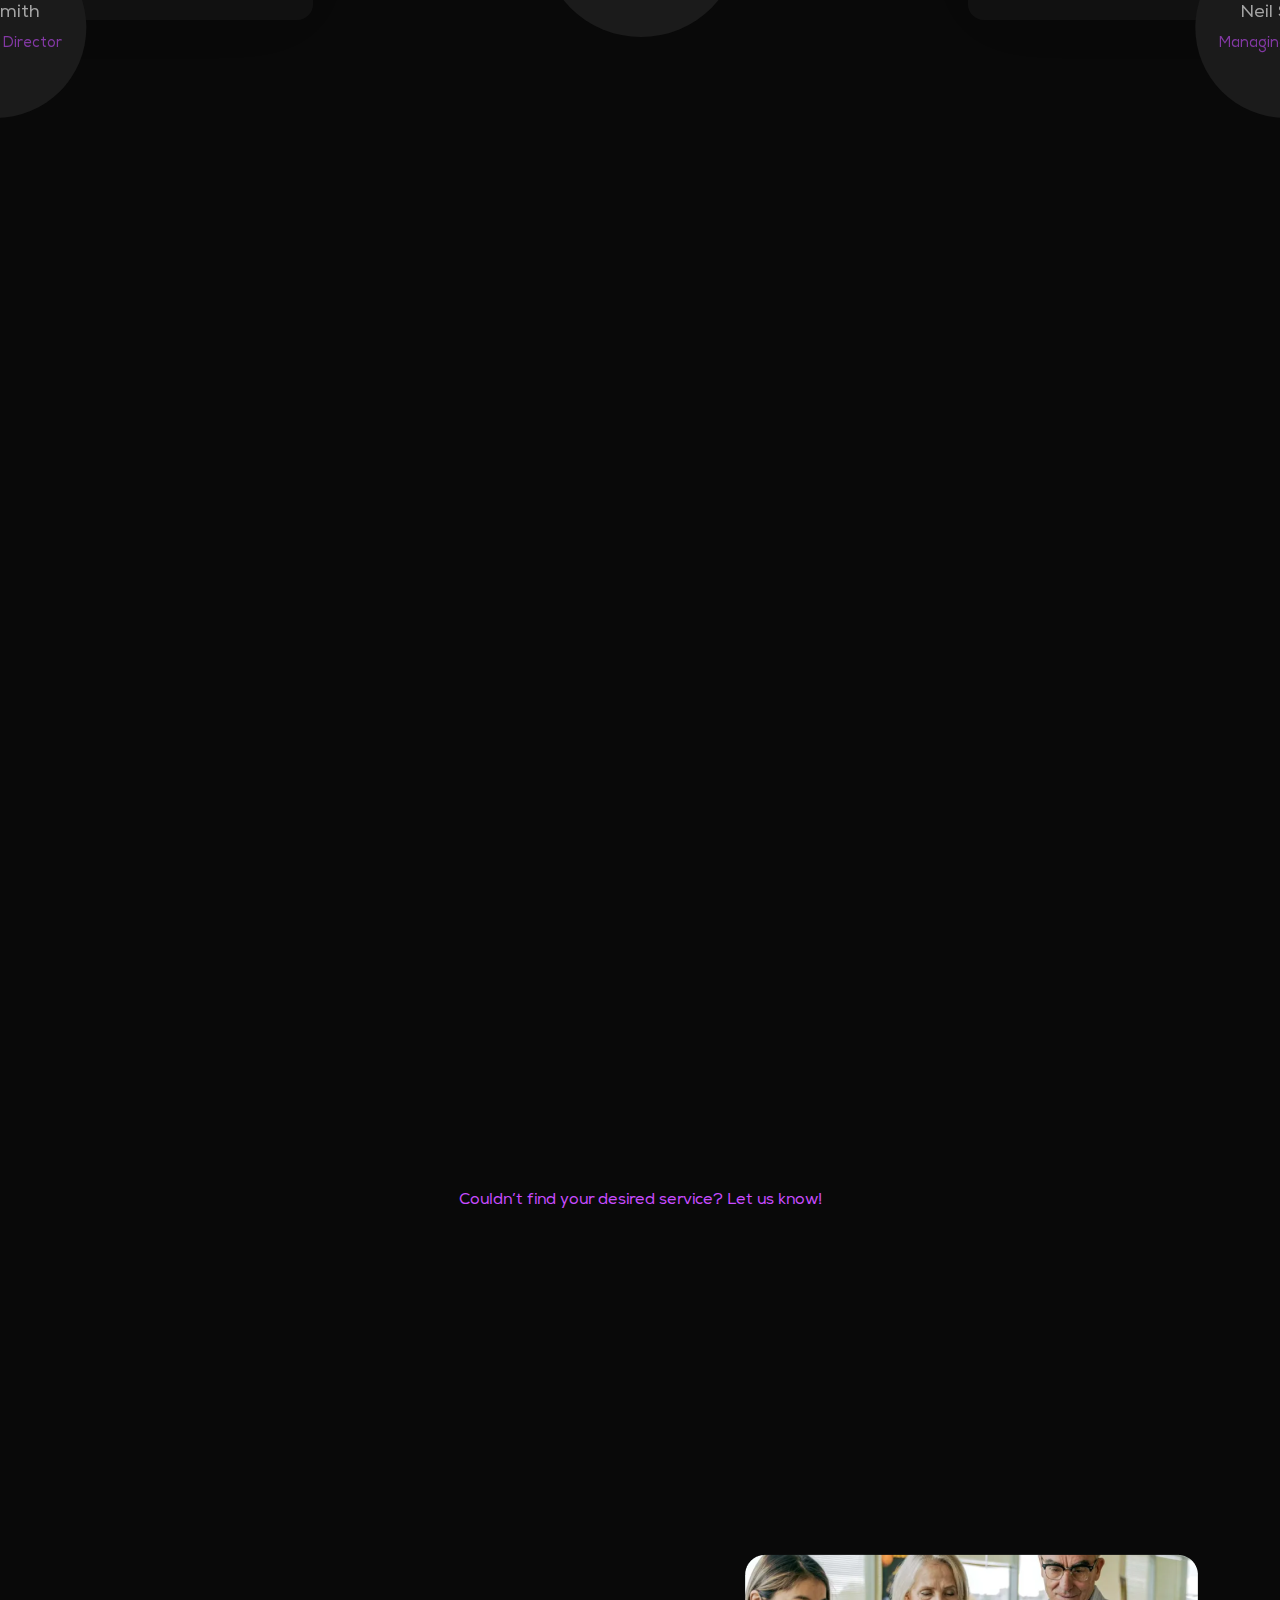
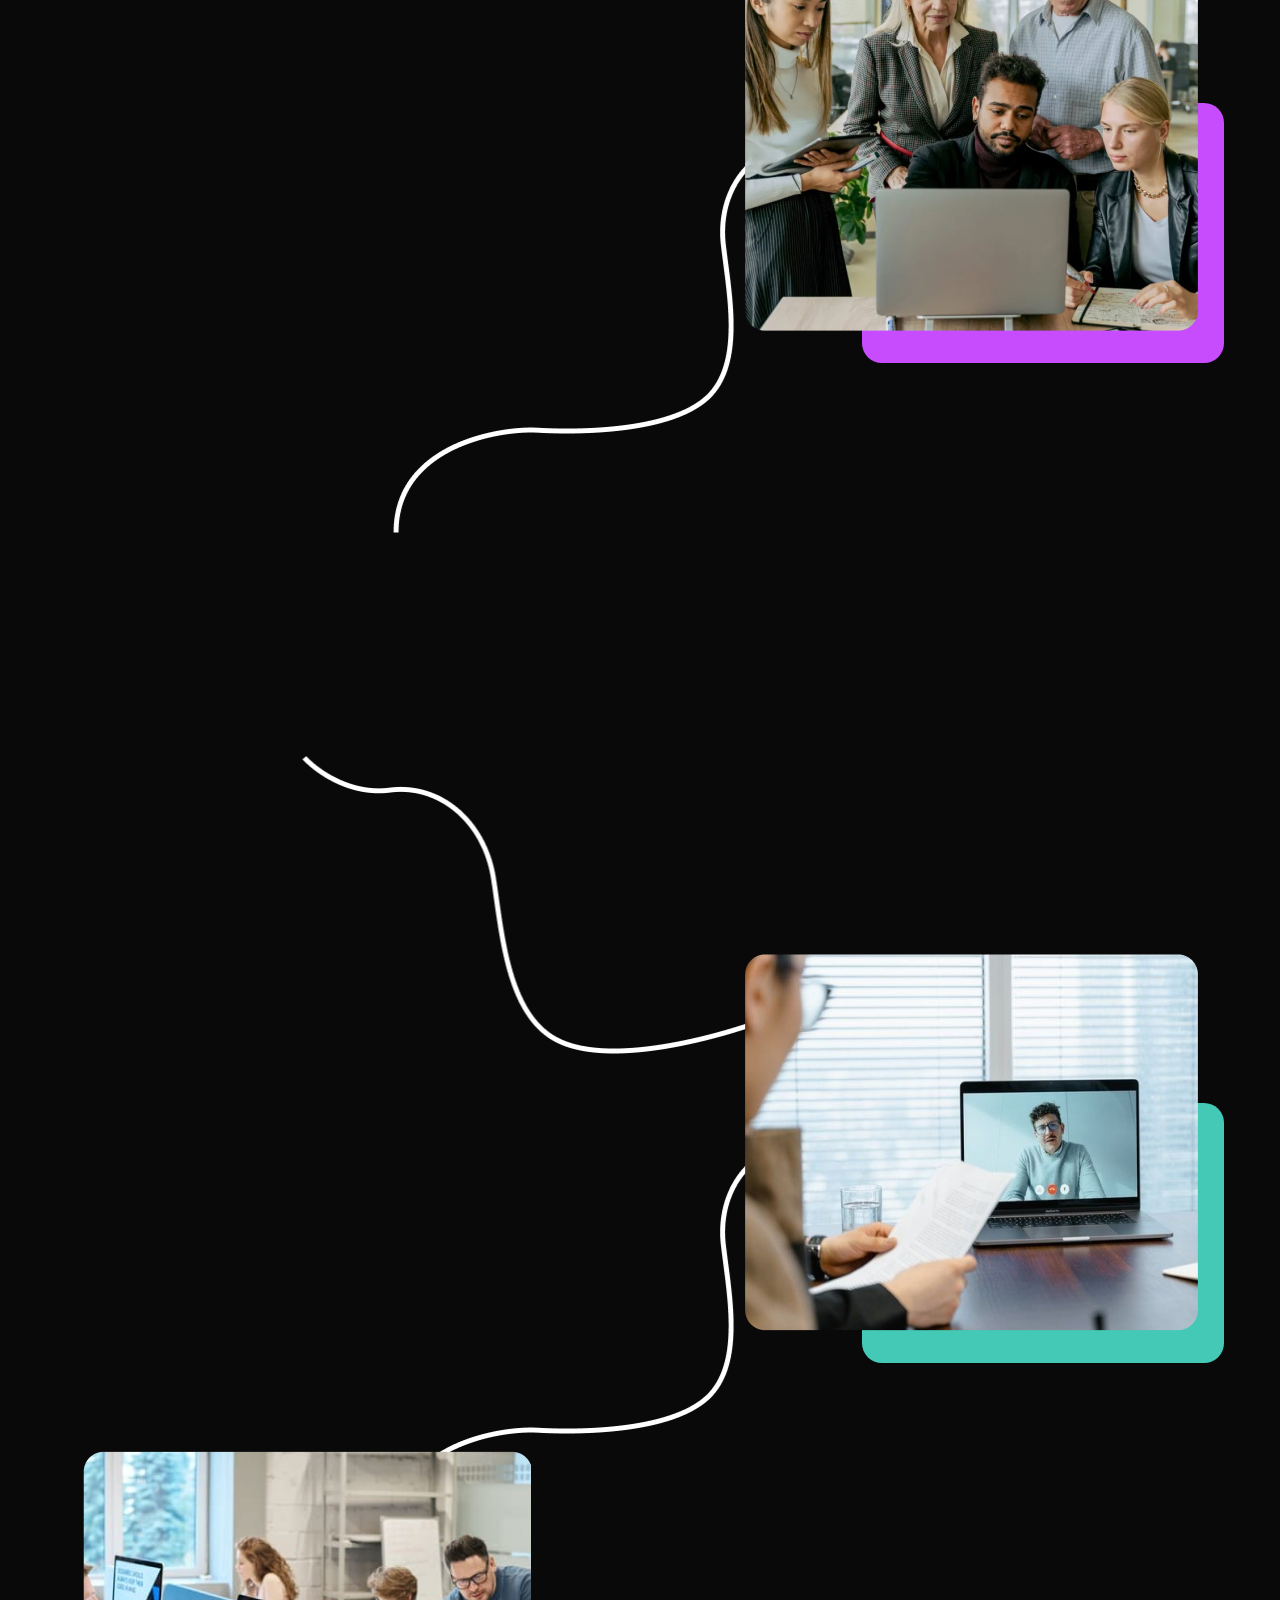
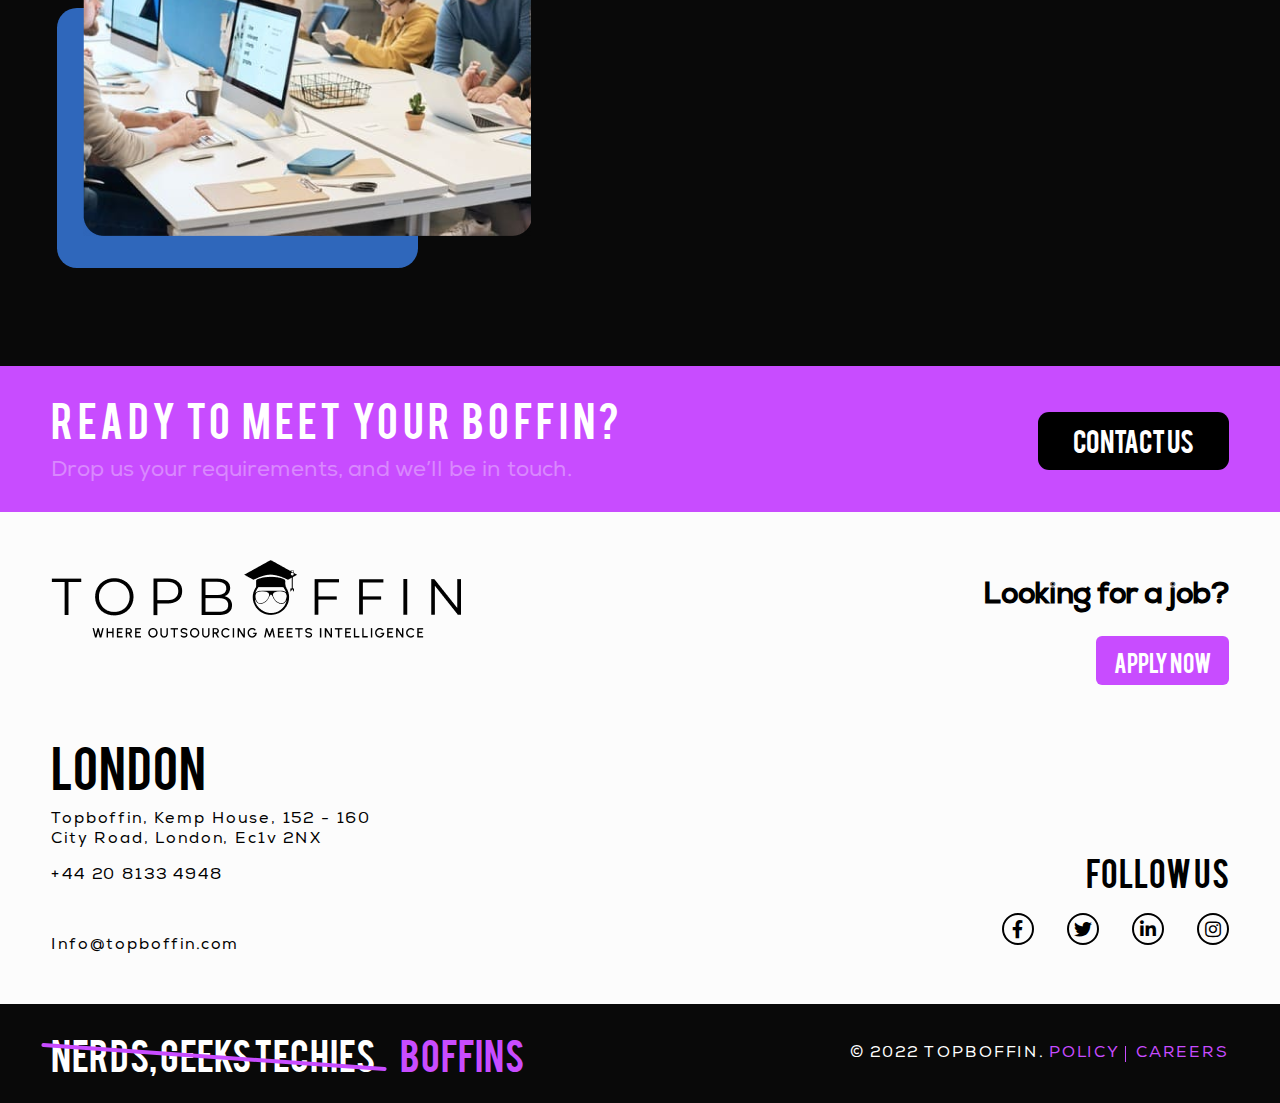
==== commit 5726e711: "about page add" ====
--- a/index.html
+++ b/index.html
@@ -35,10 +35,10 @@
         <div class="collapse navbar-collapse" id="navbarSupportedContent">
           <ul class="navbar-nav ml-auto">
             <li class="nav-item active pl-lg-0">
-              <a class="nav-link p-0" href="#">Services</a>
+              <a class="nav-link p-0" href="services/service.html">Services</a>
             </li>
             <li class="nav-item">
-              <a class="nav-link p-0" href="#">About US</a>
+              <a class="nav-link p-0" href="about.html">About US</a>
             </li>
           </ul>
           <div class="hire-btn">
@@ -201,7 +201,7 @@
       <div class="services-item w-100 float-left">
         <ul class="list-unstyled w-100 float-left">
           <li class="ml-0" data-aos="fade-up" data-aos-duration="600">
-            <div class="flip-box">
+            <a href="services/finance.html" class="d-inline-block"><div class="flip-box">
               <div class="flip-box-inner">
                 <div class="flip-box-front">
                   <div class="front-con position-relative d-flex align-items-center justify-content-center">
@@ -220,10 +220,10 @@
                 </div>
               </div>
             </div>
-            <h3 class="bebas-font text-white text-center mb-0">Finance</h3>
+              <h3 class="bebas-font text-white text-center mb-0">Finance</h3></a>
           </li>
           <li data-aos="fade-up" data-aos-duration="600">
-            <div class="flip-box">
+            <a href="services/sales.html" class="d-inline-block"><div class="flip-box">
               <div class="flip-box-inner">
                 <div class="flip-box-front">
                   <div class="front-con position-relative d-flex align-items-center justify-content-center">
@@ -242,10 +242,10 @@
                 </div>
               </div>
             </div>
-            <h3 class="bebas-font text-white text-center mb-0">Sales</h3>
+              <h3 class="bebas-font text-white text-center mb-0">Sales</h3></a>
           </li>
           <li class="mr-lg-0" data-aos="fade-up" data-aos-duration="600">
-            <div class="flip-box">
+            <a href="services/marketing.html" class="d-inline-block"><div class="flip-box">
               <div class="flip-box-inner">
                 <div class="flip-box-front">
                   <div class="front-con position-relative d-flex align-items-center justify-content-center">
@@ -264,10 +264,10 @@
                 </div>
               </div>
             </div>
-            <h3 class="bebas-font text-white text-center mb-0">Marketing</h3>
+              <h3 class="bebas-font text-white text-center mb-0">Marketing</h3></a>
           </li>
           <li class="ml-lg-0 mb-lg-0" data-aos="fade-down" data-aos-duration="600">
-            <div class="flip-box">
+            <a href="services/service.html" class="d-inline-block"><div class="flip-box">
               <div class="flip-box-inner">
                 <div class="flip-box-front">
                   <div class="front-con position-relative d-flex align-items-center justify-content-center">
@@ -286,10 +286,10 @@
                 </div>
               </div>
             </div>
-            <h3 class="bebas-font text-white text-center mb-0">Developer</h3>
+              <h3 class="bebas-font text-white text-center mb-0">Developer</h3></a>
           </li>
           <li class="mb-sm-0" data-aos="fade-down" data-aos-duration="600">
-            <div class="flip-box">
+            <a href="services/design.html" class="d-inline-block"><div class="flip-box">
               <div class="flip-box-inner">
                 <div class="flip-box-front">
                   <div class="front-con position-relative d-flex align-items-center justify-content-center">
@@ -308,29 +308,31 @@
                 </div>
               </div>
             </div>
-            <h3 class="bebas-font text-white text-center mb-0">Designer</h3>
+              <h3 class="bebas-font text-white text-center mb-0">Designer</h3></a>
           </li>
           <li class="mr-0 mb-0" data-aos="fade-down" data-aos-duration="600">
-            <div class="flip-box">
-              <div class="flip-box-inner">
-                <div class="flip-box-front">
-                  <div class="front-con position-relative d-flex align-items-center justify-content-center">
-                    <figure class="mb-0">
-                      <img src="assets/images/services-img6.svg" alt="services-img">
+            <a href="services/legal.html" class="d-inline-block">
+              <div class="flip-box">
+                <div class="flip-box-inner">
+                  <div class="flip-box-front">
+                    <div class="front-con position-relative d-flex align-items-center justify-content-center">
+                      <figure class="mb-0">
+                        <img src="assets/images/services-img6.svg" alt="services-img">
+                      </figure>
+                    </div>
+                  </div>
+                  <div class="flip-box-back back-con text-center">
+                    <figure>
+                      <img src="assets/images/legal-small-icon.svg" alt="fincnce-small-icon">
                     </figure>
-                  </div>
-                </div>
-                <div class="flip-box-back back-con text-center">
-                  <figure>
-                    <img src="assets/images/legal-small-icon.svg" alt="fincnce-small-icon">
-                  </figure>
-                  <h5 class="bebas-font text-white">Legal</h5>
-                  <p class="text-white mb-0">UK-qualified legal talent that understands the UK’s laws and legal nuances.
-                  </p>
-                </div>
-              </div>
-            </div>
-            <h3 class="bebas-font text-white text-center mb-0">Legal</h3>
+                    <h5 class="bebas-font text-white">Legal</h5>
+                    <p class="text-white mb-0">UK-qualified legal talent that understands the UK’s laws and legal nuances.
+                    </p>
+                  </div>
+                </div>
+              </div>
+              <h3 class="bebas-font text-white text-center mb-0">Legal</h3>
+            </a>
           </li>
         </ul>
         <span class="float-left w-100 text-center color-C84CFF">Couldn’t find your desired service? Let us know!</span>
--- a/assets/css/custom.css
+++ b/assets/css/custom.css
@@ -487,7 +487,10 @@
     transition: all 0.3s ease-in-out;width: 38.18px;
 }
 
-.request-title figure:hover img{
+.request-title figure:hover img,
+.packages-box-item:hover img,
+.domain-box-item:hover img,
+.about-service-item:hover img{
     transform: translatey(6px);
 }
 .request-title h3{
@@ -806,10 +809,6 @@
     margin-bottom: 19px;
     line-height: 36px;
 }
-.about-service-item p{
-    font-size: 22px;
-    line-height: 26px;
-}
 .footer-info p{
     color: #000;
     font-size: 16px;
@@ -821,40 +820,59 @@
 }
 .sub-banner{
     width: 100%;
-    height:465.03px;
+    height:385px;
     background-size: cover;
     background-position: center;
     background-repeat: no-repeat;
 }
 .developers-con{
     padding-top: 100px;
-    padding-bottom: 146px;
+    padding-bottom: 126px;
 }
 .service-banner{
     background-image: url(../images/service-banner.png);
+}
+.design-banner{
+    background-image: url(../images/design-banner.png);
+}
+.marketing-banner{
 }
 .sub-banner-text {
     width: 59.4%;
     float: right;
 }
 .sub-banner-text h1{
-    line-height: 74.96px;
-    margin-bottom: 14px;
+    line-height: 63.96px;
+    margin-bottom: 13px;
 }
 .sub-banner-text p{
-    line-height: 36px;
-}
-.sub-inner-banner::after{
+    line-height: 30px;
+}
+.sub-inner-banner::after {
     bottom: 0;
-    left: 106px;
+    left: 86px;
     content: "";
-    width: 329px;
-    height: 439px;
-    position: absolute;
+    width: 272px;
+    height: 363px;
+    position: absolute;
+}
+.service-banner .sub-inner-banner::after{
     background: url(../images/service-devloper-img.png) no-repeat center;
 }
+.marketing-banner .sub-inner-banner::after{
+    background: url(../images/marketing-img.png) no-repeat center;
+}
+.design-banner .sub-inner-banner::after{
+    background: url(../images/design-img.png) no-repeat center;
+}
+.marketing-banner{
+    background: url(../images/marketing-banner.png) no-repeat center;
+}
+.finance-banner .sub-inner-banner::after{
+    background: url(../images/finance-man-img.png) no-repeat center;
+}
 .packages-con{
-    padding-bottom: 134px;
+    padding-bottom: 128px;
 }
 .packages-box-item{
     float: left;
@@ -891,6 +909,7 @@
     border-radius: 15.7087px;
 }
 .packages-title h2{
+    font-size: 46px;
     margin-bottom: 29px;
     letter-spacing: 0.08em;  
 }
@@ -913,7 +932,9 @@
     margin-bottom: 64px;
 }
 .domain-title h2{
-    margin-bottom: 70px;
+    font-size: 46px;
+    margin-bottom: 64px;
+    letter-spacing: 0.08em;
 }
 .domain-box-item figure {
     min-height: 86px;
@@ -935,8 +956,353 @@
     line-height: 16px;
 }
 .domain-con{
-    margin-bottom: 50px;
-}
+    padding-bottom: 50px;
+}
+.srevices-title h2{
+    font-size: 46px;
+    letter-spacing: 0.08em;
+    margin-bottom: 88px;
+}
+.solution-heading{
+    margin-bottom: 43px;
+}
+.solution-heading h2{
+    font-size: 46px;
+    line-height: 46px;
+    letter-spacing: 0.08em;
+    margin-bottom: 23px;
+}
+.solution-heading p{
+    font-size: 20px;
+    line-height: 30px;
+}
+.solution--boxes{
+    margin-bottom: 70px;
+}
+.sol-box-text{
+    width: 40%;
+    padding-top: 48px;
+}
+.sol-box-text h4{
+    font-size: 26px;
+    letter-spacing: 0.11em;
+    line-height: 30px;
+    margin-bottom: 20px;
+}
+.sol-box-text p{
+    font-size: 20px;
+    line-height: 30px;
+}
+.sol-box-img{
+    width: 60%;
+}
+.sol-box-img figure{
+    float: right;
+}
+.sol-box-img:after{
+    top: 89px;
+    left: 0;
+    content: "";
+    width: 391px;
+    position: absolute;
+    height: 1.64428px;
+    background-color: #FFFFFF;
+}
+.sol-sec-inner div:nth-child(even) .sol-box-img figure{
+    padding-right: 0;
+    float: left;
+}
+.sol-sec-inner div:nth-child(even) .sol-box-img:after{
+    top: 96px;
+    left: inherit;
+    right: 0;
+}
+/*about*/
+.news-letter{
+    padding-top: 28px;
+    padding-bottom: 23px;
+}
+.footer-heading div h2{
+    margin-bottom: 17px;
+    letter-spacing: 0.09em;
+}
+.footer-heading div p{
+    opacity: 0.34;
+    font-size: 22px;
+}
+.footer-heading button{
+    font-size: 30px;
+    border-radius: 11px;
+    padding: 13px 39px 14px;
+    background-color: #000000;
+}
+.main-footer-sec{
+    padding-top: 58px;
+    padding-bottom: 48px;
+}
+.footer-info h4{
+    color: #000000;
+    font-size: 54px;
+    line-height: 71px;
+    margin-bottom: 13px;
+}
+.footer-info a{
+    display: block;
+    color: #000000;
+    font-size: 16px;
+    line-height: 20px;
+    margin-bottom: 15px;
+    letter-spacing: 0.115em;
+}
+.packages-box-item img,
+.domain-box-item img,
+.about-service-item img{
+    transition: all 0.3s ease-in-out;
+}
+.footer-info a:hover{
+    color: #000000;
+    text-decoration: none;
+}
+.footer-logo-sec{
+    margin-bottom: 83px;
+}
+.footer-job{
+    padding-top: 22px;
+}
+.footer-job h4{
+    color: #000000;
+    font-weight: 700;
+    margin-bottom: 24px;
+    letter-spacing: -0.3px;
+    font-family: 'NexaBold';
+}
+.footer-job button{
+    font-size: 22px;
+    border-radius: 6px;
+    padding: 8px 18px 6px;
+}
+.pakeg-box-3{
+    font-size: 20px;
+    padding-top:11px;
+    padding-bottom: 11px;
+}
+.social-icons{
+    margin-bottom: 6px;
+}
+.social-icons h4{
+    margin-bottom: 33px;
+    color: #000000;
+}
+.social-icons ul li{
+    padding-left: 21px;
+    padding-right: 21px;
+}
+.social-icons ul li a{
+    width: 32px;
+    height: 32px;
+    border: 2px solid #000000;
+    border-radius: 100%;
+}
+.banner-text h1:after{
+    z-index: -1;
+    content: "";
+    right: -22px;
+    bottom: -14px;
+    width: 243.61px;
+    height: 67.77px;
+    position: absolute;
+    background: #C84CFF;
+    border-radius: 33.8826px;
+}
+.social-icons ul li a:hover{
+    text-decoration: none;
+}
+.social-icons ul li a i{
+    color: #000000;
+    font-size: 18px;
+}
+.footer-bottom-sec{
+    padding-top: 37px;
+    padding-bottom: 38px;
+}
+.bottom-sec-inner h5{
+    font-size: 36px;
+}
+.bottom-sec-inner h5 span{
+    margin-left: 22px;
+}
+.bottom-sec-inner h5::after{
+    left: -10px;
+    content: "";
+    bottom: 16px;
+    width: 346.3px;
+    border-radius: 5px;
+    position: absolute;
+    transform: rotate(4deg);
+    border: 2px solid #C84CFF;
+}
+.bottom-sec-inner p{
+    margin-top: 9px;
+    font-size: 16px;
+    line-height: 19px;
+    letter-spacing: 0.115em;
+}
+.finance-banner{
+    padding-top: 55px;
+    padding-bottom: 55px;
+}
+.banner-inner{
+    background: url("../images/services-finance-bg.png") no-repeat center top;
+    width: 100%;
+    height: 468px;
+}
+.banner-img-sec{
+    width: 40.5%;
+    padding-right: 13px;
+}
+.banner-inner-text{
+    width: 59.5%;
+}
+.banner-inner-text h1{
+    margin-bottom: 15px;
+}
+.banner-inner-text p{
+    font-size: 22px;
+    line-height: 36px;
+    font-family: 'NexaRegular';
+}
+.services-boxes{
+    padding-top: 89px;
+    padding-bottom: 131px;
+}
+.unique-boxes{
+    margin-bottom: 110px;
+}
+.unique-box-img{
+    width: 34.5%;
+}
+.box-img{
+    width: 389px;
+    height: 382px;
+    background-color: #1B1B1B;
+    border-radius: 28px;
+}
+.unique-box-text{
+    width: 65.5%;
+    padding-top: 50px;
+}
+.unique-box-text h3{
+    margin-bottom: 15px;
+    letter-spacing: 0.11em;
+}
+.unique-box-text p{
+    font-size: 22px;
+    line-height: 36px;
+    margin-bottom: 26px;
+}
+.unique-box-text span{
+    font-size: 40px;
+    letter-spacing: 0.11em;
+}
+.about-banner{
+    padding-top: 90px;
+    padding-bottom: 100px;
+}
+.banner-video iframe{
+    border-radius: 37px;
+}
+.about-services{
+    padding-bottom: 72px;
+}
+.about-service-item{
+    width: 32%;
+    border-radius: 25px;
+    padding: 56px 20px 84px 20px;
+}
+.about-service-item figure{
+    margin-bottom: 35px;
+}
+.about-service-item h4{
+    font-size: 22px;
+    margin-bottom: 17px;
+    line-height: 36px;
+}
+.about-service-item p{
+    font-size: 20px;
+    line-height: 33px;
+}
+.about-service-boxes div:nth-child(2){
+    margin-top: 105px;
+    margin-left: 18px;
+    margin-right: 18px;
+}
+.our-team-sec{
+    padding-top: 75px;
+}
+.our-team-title{
+    margin-bottom: 100px;
+}
+.team-boxes ul li div:after{
+    bottom: 1px;
+    left: 0;
+    z-index: -1;
+    content: "";
+    width: 100%;
+    height: 360px;
+    position: absolute;
+    background-color: #5CC87B;
+}
+.team-boxes ul li:nth-child(2) div:after , .team-boxes ul li:nth-child(11) div:after{
+    background-color: #C74CFE;
+}
+.team-boxes ul li:nth-child(3) div:after , .team-boxes ul li:nth-child(5) div:after , .team-boxes ul li:nth-child(9) div:after{
+    background-color: #E36A2C;
+}
+.team-boxes ul li:nth-child(4) div:after{
+    background-color: #42C7B2;
+}
+.team-boxes ul li:nth-child(6) div:after , .team-boxes ul li:nth-child(8) div:after , .team-boxes ul li:last-child div:after{
+    background-color: #4194F4;
+}
+.team-boxes ul li:nth-child(7) div:after{
+    background-color: #F4B840;
+}
+.team-boxes ul li:nth-child(10) div:after{
+    background-color: #5CC87B;
+}
+.team-items{
+    width: 29%;
+    margin-left: 41px;
+    margin-right: 41px;
+    margin-bottom: 114px;
+    display: inline-block;
+}
+.team-items h5{
+    font-size: 26px;
+    line-height: 34px;
+    letter-spacing: 0.09em;
+    margin-bottom: 15px;
+}
+.team-items div:first-child{
+    margin-bottom: 19px;
+}
+.team-items p{
+    font-size: 16px;
+    line-height: 19px;
+    letter-spacing: 0.09em;
+}
+.about-work-box .wrok-box .row:nth-child(odd):after{
+    display: none;
+}
+.about-work-box .wrok-box .row:last-child  .generic-box-img figure::after{
+    right: -35px;
+    bottom: -37px;
+    width: 437.11px;
+    height: 314.11px;
+    background: #3636364F;
+    border-radius: 0px 0px 0px 70px;
+}
+/*about*/
 .services-item ul{
     margin-bottom: 65px;
 }
@@ -1018,11 +1384,38 @@
     right: 0;
     width: 46.2%;
     content: "";
+    z-index: -1;
     height: 100%;
     position: absolute;
     background: #111111;
 }
-.contact-con, .header-con{
-    z-index: 1;
-    position: relative;
-}+.service-para h2{
+    margin-bottom: 15px;
+}
+.service-para p{
+    font-size: 20px;
+    line-height: 30px;
+    margin-bottom: 88px;
+}
+.marketing-domain-box .domain-box-item{
+    margin-bottom: 100px;
+}
+.marketing-domain-box .domain-box-item h5{
+    line-height: 34px;
+}
+.about-sol{
+    margin-bottom: 191px;
+}
+.about-ser{
+    margin-bottom: 107px;
+}
+.about-ser h2{
+    margin-bottom: 16px;
+}
+.about-ser p{
+    font-size: 20px;
+    line-height: 23px;
+}
+.about-pakages .packages-box-item{
+    margin: 0 7.5px;
+}
--- a/assets/css/special.css
+++ b/assets/css/special.css
@@ -66,8 +66,23 @@
 .color-E4E4E4{
     color: #E4E4E4;
 }
+.color-000000{
+    color: #000000;
+}
 .color-C84CFF{
     color: #C84CFF;
+}
+.color-D35F46{
+    color: #D35F46;
+}
+.color-25694D{
+    color: #25694D;
+}
+.color-703773{
+    color: #703773;
+}
+.color-3FCDB8{
+    color: #3FCDB8;
 }
 .bg-C84CFF{
     background-color: #C84CFF;
@@ -90,7 +105,39 @@
 .bg-1B1B1B{
     background-color: #1B1B1B;
 }
-
+.bg-D35F46{
+    background-color: #D35F46;
+}
+.bg-EB9F2D{
+    background-color: #EB9F2D;
+}
+.border-D35F46{
+    border: 1.65354px solid #D35F46;
+}
+.border-EB9F2D{
+    border: 1.65354px solid #EB9F2D;
+}
+.bg-25694D{
+    background-color: #25694D;
+}
+.bg-3FCDB8{
+    background: #3FCDB8;
+}
+.bg-703773{
+    background: #703773;
+}
+.border1-703773{
+    border: 1px solid #703773;
+}
+.border1-3FCDB8{
+    border: 1px solid #3FCDB8;
+}
+.border-C84CFF{
+    border: 1px solid #C84CFF
+}
+.border1{
+    border: 1px solid #25694D;
+}
 .color-A3A3A3{
     color: #A3A3A3;
 }
@@ -105,4 +152,10 @@
 }
 button:focus{
     outline: none;
+}
+.hire-bg{
+    background: url("../images/hire-banner-bg.png");
+}
+.sales-banner{
+    background: url("../images/sales-talent-bg.png");
 }--- a/assets/css/mobile.css
+++ b/assets/css/mobile.css
@@ -1,4 +1,37 @@
 @media (max-width: 1600px){
+    .developers-con {
+        padding-top: 90px;
+        padding-bottom: 100px;
+    }
+    .packages-title p {
+        margin-bottom: 100px;
+    }
+    .packages-box-item figure {
+        margin-bottom: 90px;
+    }
+    .packages-box-item {
+        padding: 60px 21px 40px;
+    }
+    .packages-con {
+        padding-bottom: 100px;
+    }
+    .domain-box-item {
+        padding: 58px 10px 18px;
+    }
+    .domain-box-item h5 {
+        font-size: 24px;
+        line-height: 24px;
+        margin-bottom: 26px;
+    }
+    .domain-box {
+        margin-bottom: 60px;
+    }
+    .solution--boxes {
+        margin-bottom: 60px;
+    }
+    .about-service-item {
+        padding: 46px 20px 70px;
+    }
     .generic-box-img figure::after {
         right: -26px;
       }
@@ -47,6 +80,50 @@
         padding-left: 4%;
         padding-right: 4%;
     }
+    .solution-heading {
+        margin-bottom: 38px;
+    }
+    .developers-con {
+        padding-top: 80px;
+        padding-bottom: 80px;
+    }
+    .solution--boxes {
+        margin-bottom: 50px;
+    }
+    .packages-box-item {
+        width: 29.6%;
+        padding: 80px 33px 50px;
+    }
+    .packages-box-item figure {
+        margin-bottom: 70px;
+    }
+    .packages-box-item h4 {
+        margin-bottom: 34px;
+    }
+    .packages-box-item span {
+        margin-bottom: 34px;
+    }
+    .packages-con {
+        padding-bottom: 90px;
+    }
+    .domain-box-item {
+        width: 29.6%;
+    }
+    .domain-box-item {
+        padding: 48px 10px 18px;
+    }
+    .about-service-item figure {
+        margin-bottom: 28px;
+    }
+    .about-service-item h4 {
+        margin-bottom: 12px;
+    }
+    .about-service-item {
+        padding: 40px 20px 50px;
+    }
+    .packages-title p {
+        margin-bottom: 80px;
+    }
     .services-item ul {
         margin-bottom: 50px;
     }
@@ -189,8 +266,19 @@
         width: 135px;
         height: 33px;
     }
-    .banner-text p br{
+    .banner-text p br,
+    .sub-banner-text p br{
         display: none;
+    }
+    .sub-inner-banner::after {
+        left: 50px;
+    }
+    .sub-banner-text p {
+        padding-right: 34px;
+    }
+    .sub-banner-text h1 {
+        line-height: 56px;
+        margin-bottom: 10px;
     }
     .banner-text p {
         margin-bottom: 22px;
@@ -379,6 +467,141 @@
     .bottom-sec-inner h5::after {
         width: 284px;
     }
+    /**/
+    .packages-box-item{
+        width: 29%;
+        margin: 0;
+    }
+    .domain-box-item {
+        width: 30%;
+        margin: 0 1.8%;
+    }
+    .packages-title h2 {
+        font-size: 42px;
+        margin-bottom: 25px;
+    }
+    .packages-title p {
+        margin-bottom: 60px;
+    }
+    .packages-con {
+        padding-bottom: 70px;
+    }
+    .srevices-title h2 {
+        font-size: 42px;
+        margin-bottom: 75px;
+    }
+    .solution-heading h2 {
+        font-size: 36px;
+        line-height: 38px;
+        margin-bottom: 16px;
+    }
+    .solution-heading {
+        margin-bottom: 30px;
+    }
+    .sol-box-img:after {
+        width: 340px;
+    }
+    .sol-box-text p br{
+        display: none;
+    }
+    .sol-sec-inner div:nth-child(even) .sol-box-img:after {
+        right: 16px;
+    }
+    .solution--boxes {
+        margin-bottom: 40px;
+    }
+    .packages-box-item {
+        width: 32%;
+        padding: 45px 20px 45px;
+    }
+    .packages-title p{
+        font-size: 20px;
+        line-height: 28px;
+    }
+    .packages-title p br{
+        display: none;
+    }
+    .domain-title h2 {
+        font-size: 38px;
+        margin-bottom: 42px;
+    }
+    domain-box-item p {
+        font-size: 18px;
+        line-height: 26px;
+    }
+
+    .domain-box-item h5 {
+        font-size: 22px;
+        line-height: 31px;
+        margin-bottom: 18px;
+    }
+    .domain-box-item figure {
+        margin-bottom: 15px;
+    }
+    .srevices-title h2 {
+        font-size: 42px;
+        margin-bottom: 55px;
+        line-height: 50px;
+    }
+    .developers-con {
+        padding-top: 40px;
+        padding-bottom: 60px;
+    }
+    .packages-box-item figure {
+        margin-bottom: 40px;
+    }
+    .packages-box-item figure img{
+        width: 130px;
+    }
+    .packages-box-item h4 {
+        font-size: 28px;
+        margin-bottom: 22px;
+    }
+    .packages-box-item span{
+        margin-bottom: 22px;
+    }
+    .price-con {
+        padding: 7px 13px;
+        display: inline-block;
+    }
+    .domain-box-item {
+        padding: 34px 10px;
+    }
+    .srevices-title h2 {
+        font-size: 36px;
+        margin-bottom: 46px;
+    }
+    .about-service-item p {
+        font-size: 18px;
+        line-height: 26px;
+    }
+    .about-service-item {
+        padding: 48px 15px;
+    }
+    .sol-box-img figure{
+        padding-right: 0;
+    }
+    .about-service-item figure {
+        margin-bottom: 14px;
+    }
+    .about-services {
+        padding-bottom: 60px;
+    }
+    .domain-box {
+        margin-bottom: 50px;
+    }
+    .sol-box-text h4 {
+        font-size: 24px;
+        line-height: 26px;
+        margin-bottom: 14px;
+    }
+    .sol-box-text p {
+        font-size: 18px;
+        line-height: 26px;
+    }
+
+
+    /**/
     .contact-title h3 {
         font-size: 26px;
         line-height: 30px;
@@ -408,6 +631,10 @@
     }
 }
 @media (max-width: 991px) {
+    .header-con {
+        padding-top: 24px;
+        padding-bottom: 24px;
+    }
     .services-title h2::after {
         width: 186px;
     }
@@ -676,6 +903,17 @@
         left: -13px;
         bottom: -16px;
     }
+    .sub-banner-text p br{
+        display: none;
+    }
+    .sub-banner-text h1 {
+        line-height: 50px;
+        margin-bottom: 10px;
+    }
+    .domain-box-item {
+        width: 31%;
+        margin: 0 1%;
+    }
     .news-letter {
         padding-top: 20px;
         padding-bottom: 20px;
@@ -693,6 +931,167 @@
     }
     .copyright a {
         font-size: 14px;
+    }
+    .about-service-item h4 {
+        margin-bottom: 14px;
+        line-height: 20px;
+    }
+    .sub-banner-text p{
+        padding-right: 35px;
+    }
+    .sub-inner-banner::after{
+        width: 200px;
+        height: 267px;
+        background-size: contain;
+        left: 15px;
+    }
+    .sub-banner {
+        height: 300px;
+    }
+    .sub-banner-text{
+        width: 63%;
+    }
+    .sub-banner-text p{
+        line-height: 25px;
+        font-size: 18px;
+    }
+    .packages-title h2{
+        font-size: 30px;
+        margin-bottom: 10px;
+    }
+    .packages-title p {
+        font-size: 18px;
+        line-height: 25px;
+        margin-bottom: 40px;
+    }
+    .packages-box-item figure img {
+        width: 100px;
+    }
+    .packages-box-item figure {
+        margin-bottom: 30px;
+    }
+    .packages-box-item h4 {
+        line-height: 22px;
+        font-size: 22px;
+    }
+    .packages-box-item span {
+        font-size: 18px;
+        line-height: 20px;
+        margin-bottom: 15px;
+    }
+    .packages-box-item {
+        width: 31%;
+    }
+    .packages-box-item {
+        padding: 34px 10px;
+    }
+    .price-con small {
+        font-size: 16px;
+    }
+    .pakeg-box-3{
+        font-size: 16px;
+    }
+    .price-con {
+        padding: 6px 8px;
+        border-radius: 11px;
+    }
+    .domain-title h2 {
+        font-size: 30px;
+        margin-bottom: 40px;
+    }
+    .domain-box {
+        margin-bottom: 40px;
+    }
+    .domain-box-item figure img{
+        width: 67px;
+    }
+    .domain-box-item figure {
+        margin-bottom: 10px;
+    }
+    .domain-box-item h5 {
+        font-size: 20px;
+        line-height: 28px;
+        margin-bottom: 10px;
+    }
+    .domain-box-item p {
+        font-size: 16px;
+        line-height: 20px;
+    }
+    .domain-box-item {
+        padding: 30px 10px;
+    }
+    .about-service-boxes div:nth-child(2) {
+        margin-top: 55px;
+        margin-left: 14px;
+        margin-right: 14px;
+    }
+    .about-service-item {
+        padding: 25px 10px 25px 10px;
+    }
+    .about-service-item h4 {
+        line-height: 27px;
+        margin-bottom: 10px;
+    }
+    .about-service-item figure {
+        margin-bottom: 10px;
+    }
+    .about-service-item p {
+        font-size: 16px;
+        line-height: 22px;
+    }
+    .solution-heading h2 {
+        font-size: 28px;
+        line-height: 30px;
+        margin-bottom: 15px;
+    }
+    .solution-heading p {
+        font-size: 19px;
+        line-height: 25px;
+    }
+    .solution-heading {
+        margin-bottom: 26px;
+    }
+    .sol-box-text h4 {
+        font-size: 20px;
+        line-height: 25px;
+        margin-bottom: 10px;
+    }
+    .sol-box-text p {
+        font-size: 16px;
+        line-height: 22px;
+    }
+    .sol-box-img figure img{
+        width: 120px;
+    }
+    .sol-box-img:after{
+        width: 240px;
+    }
+    .srevices-title h2 {
+        font-size: 30px;
+        line-height: 36px;
+        margin-bottom: 26px;
+    }
+    .about-services {
+        padding-bottom: 50px;
+    }
+    .domain-con {
+        padding-bottom: 40px;
+    }
+    .packages-con {
+        padding-bottom: 40px;
+    }
+    .developers-con {
+        padding-top: 20px;
+        padding-bottom: 40px;
+    }
+    .about-service-item figure img{
+        width: 90px;
+    }
+    .solution--boxes {
+        margin-bottom: 30px;
+    }
+    .sol-box-text{
+        padding-top: 30px;
     }
     .input-feild input {
         padding: 12px 15px 12px;
@@ -926,6 +1325,95 @@
     .footer-job {
         padding-top: 4px;
     }
+    .sub-inner-banner::after {
+        width: 170px;
+        height: 228px;
+        left: 10px;
+    }
+    .sub-inner-banner::after{
+        display: none;
+    }
+    .sub-banner-text{
+        width: 100%;
+        text-align: center;
+        padding: 0 20px;
+    }
+    .sub-banner {
+        height: 250px;
+    }
+    .sub-banner-text p {
+        line-height: 22px;
+        padding-right: 0;
+    }
+    .sub-banner-text h1 {
+        line-height: 40px;
+    }
+    .developers-con {
+        padding-bottom: 34px;
+    }
+    .packages-title h2 , .solution-heading h2{
+        font-size: 28px;
+        line-height: 35px;
+    }
+    .packages-title p {
+        font-size: 16px;
+        line-height: 20px;
+        margin-bottom: 30px;
+    }
+    .packages-box-item figure {
+        margin-bottom: 24px;
+    }
+    .packages-box-item , .domain-box-item , .about-service-item{
+        margin: 0 0 20px 0;
+        width: 100%;
+    }
+    .packages-box-item h4 {
+        margin-bottom: 18px;
+    }
+    .domain-box-item figure {
+        min-height: auto;
+        margin-bottom: 20px;
+    }
+    .about-service-boxes div:nth-child(2){
+        margin-left: 0;
+        margin-right: 0;
+        margin-top: 0;
+    }
+    .domain-title h2 {
+        font-size: 28px;
+        margin-bottom: 30px;
+    }
+    .srevices-title h2 {
+        font-size: 26px;
+        line-height: 35px;
+        margin-bottom: 28px;
+    }
+    .solution-heading p {
+        font-size: 18px;
+    }
+    .sol-box-img:after{
+        display: none;
+    }
+    .solution--boxes{
+        flex-direction: column-reverse;
+    }
+    .sol-box-text , .sol-box-img{
+        width: 100%;
+        text-align: center;
+    }
+    .sol-box-img{
+        display: flex;
+        justify-content: center;
+    }
+    .domain-box {
+        margin-bottom: 35px;
+    }
+    .domain-con {
+        padding-bottom: 35px;
+    }
+    .sol-box-img figure img {
+        width: 100px;
+    }
     .contact-lft-img {
         width: 100%;
     }
@@ -1168,6 +1656,43 @@
     .banner-con {
         padding-bottom: 60px;
     }
+    .sub-banner-text h1{
+        font-size: 26px;
+        line-height: 36px;
+    }
+    .sub-banner-text p{
+        line-height: 20px;
+        font-size: 16px;
+    }
+    .sub-banner-text{
+        padding: 0 10px;
+    }
+    .packages-title h2, .solution-heading h2 {
+        font-size: 24px;
+        line-height: 34px;
+    }
+    .packages-con {
+        padding-bottom: 20px;
+    }
+    .sub-banner {
+        height: 220px;
+    }
+    .developers-con {
+        padding-bottom: 30px;
+    }
+    .packages-title p {
+        margin-bottom: 24px;
+    }
+    .srevices-title h2 {
+        font-size: 24px;
+        line-height: 35px;
+    }
+    .sol-box-img figure img {
+        width: 90px;
+    }
+    .domain-title h2 {
+        font-size: 24px;
+    }
     .owl-item.active.center .auther-con,
     .owl-item .auther-con {
         bottom: -46px;
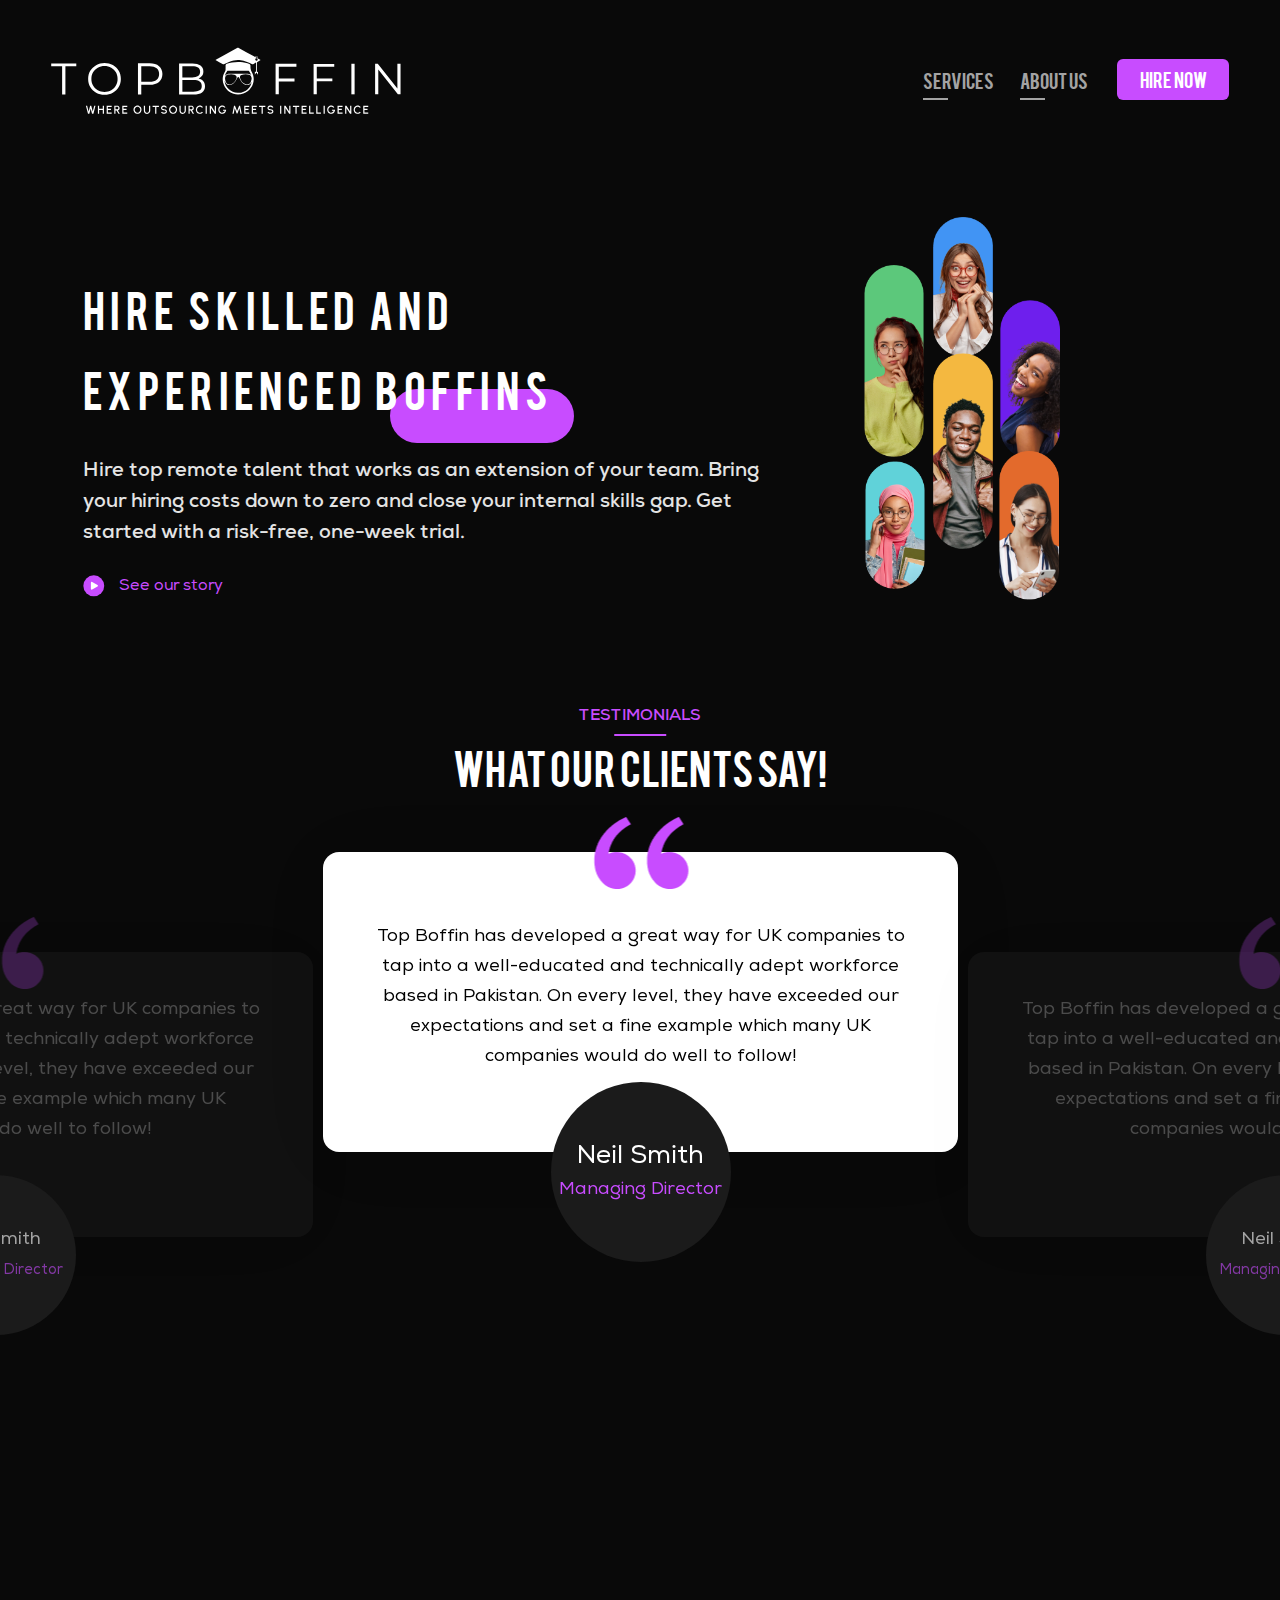
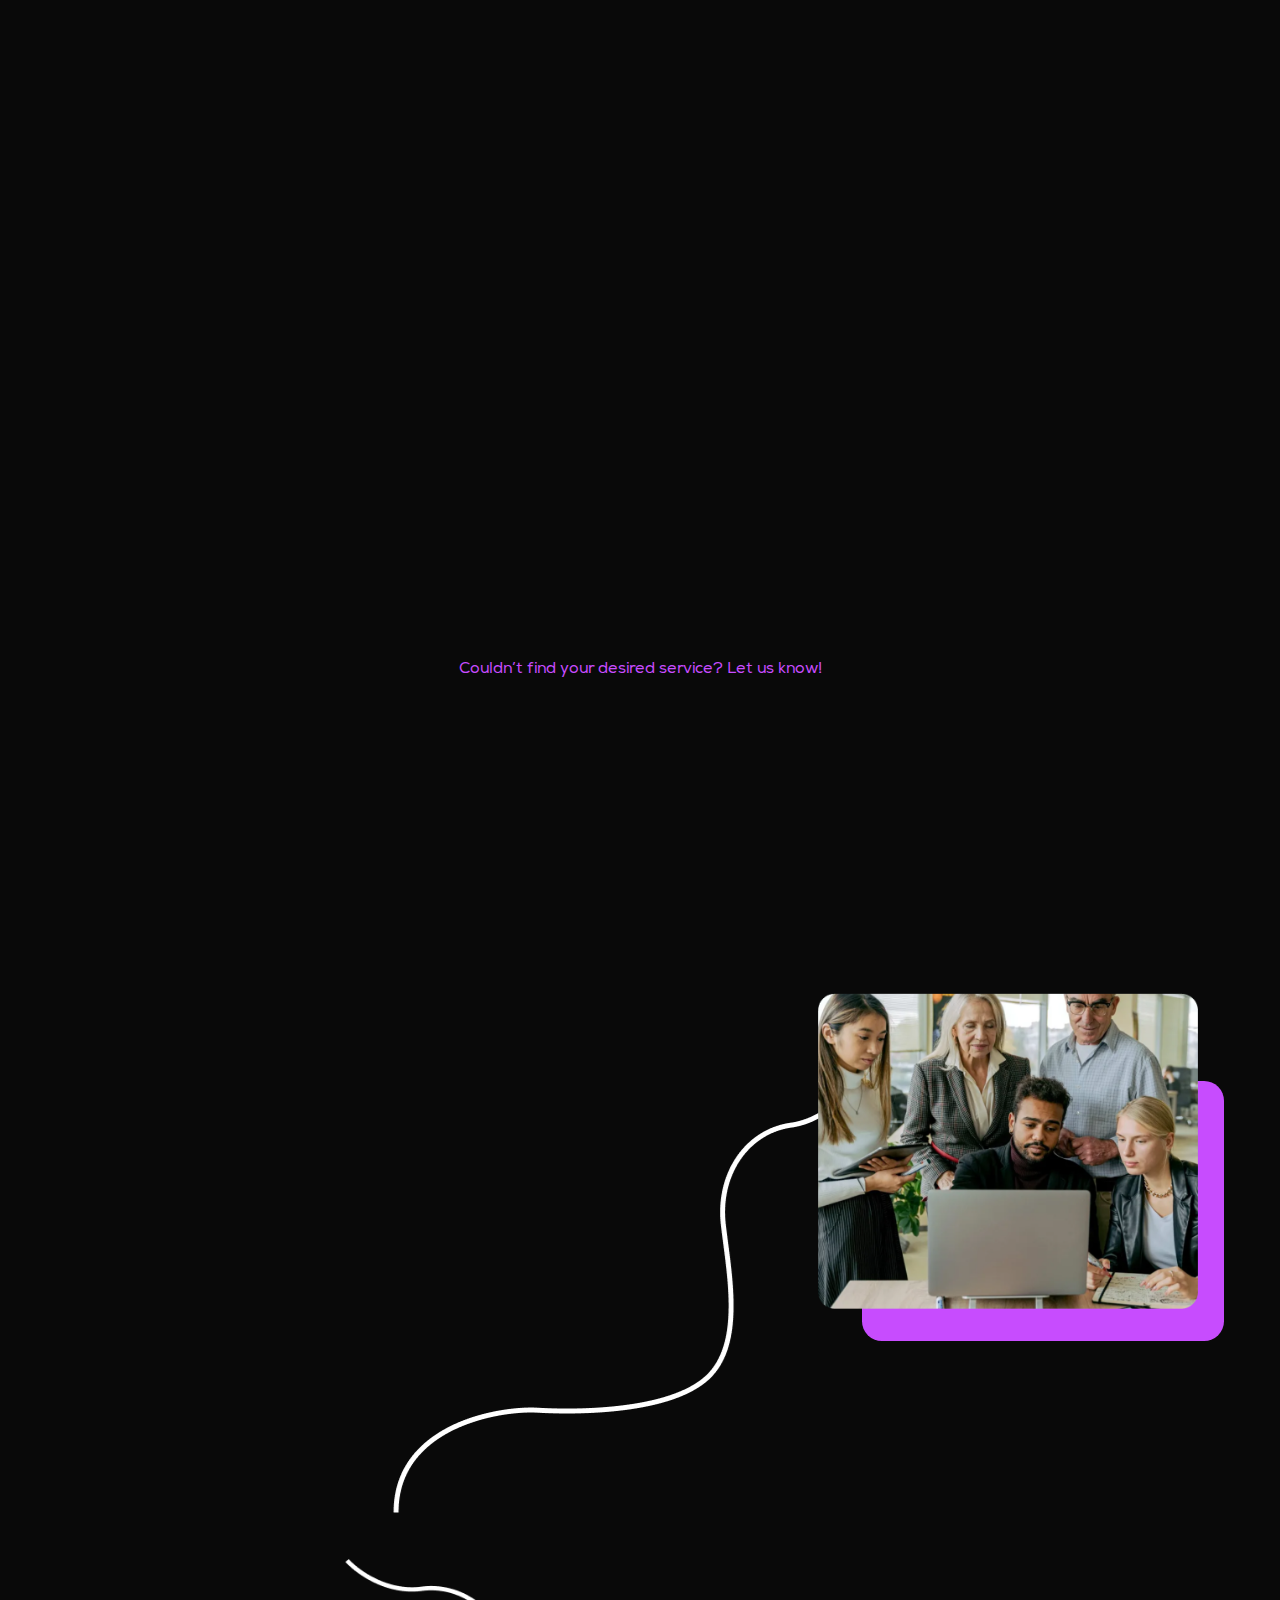
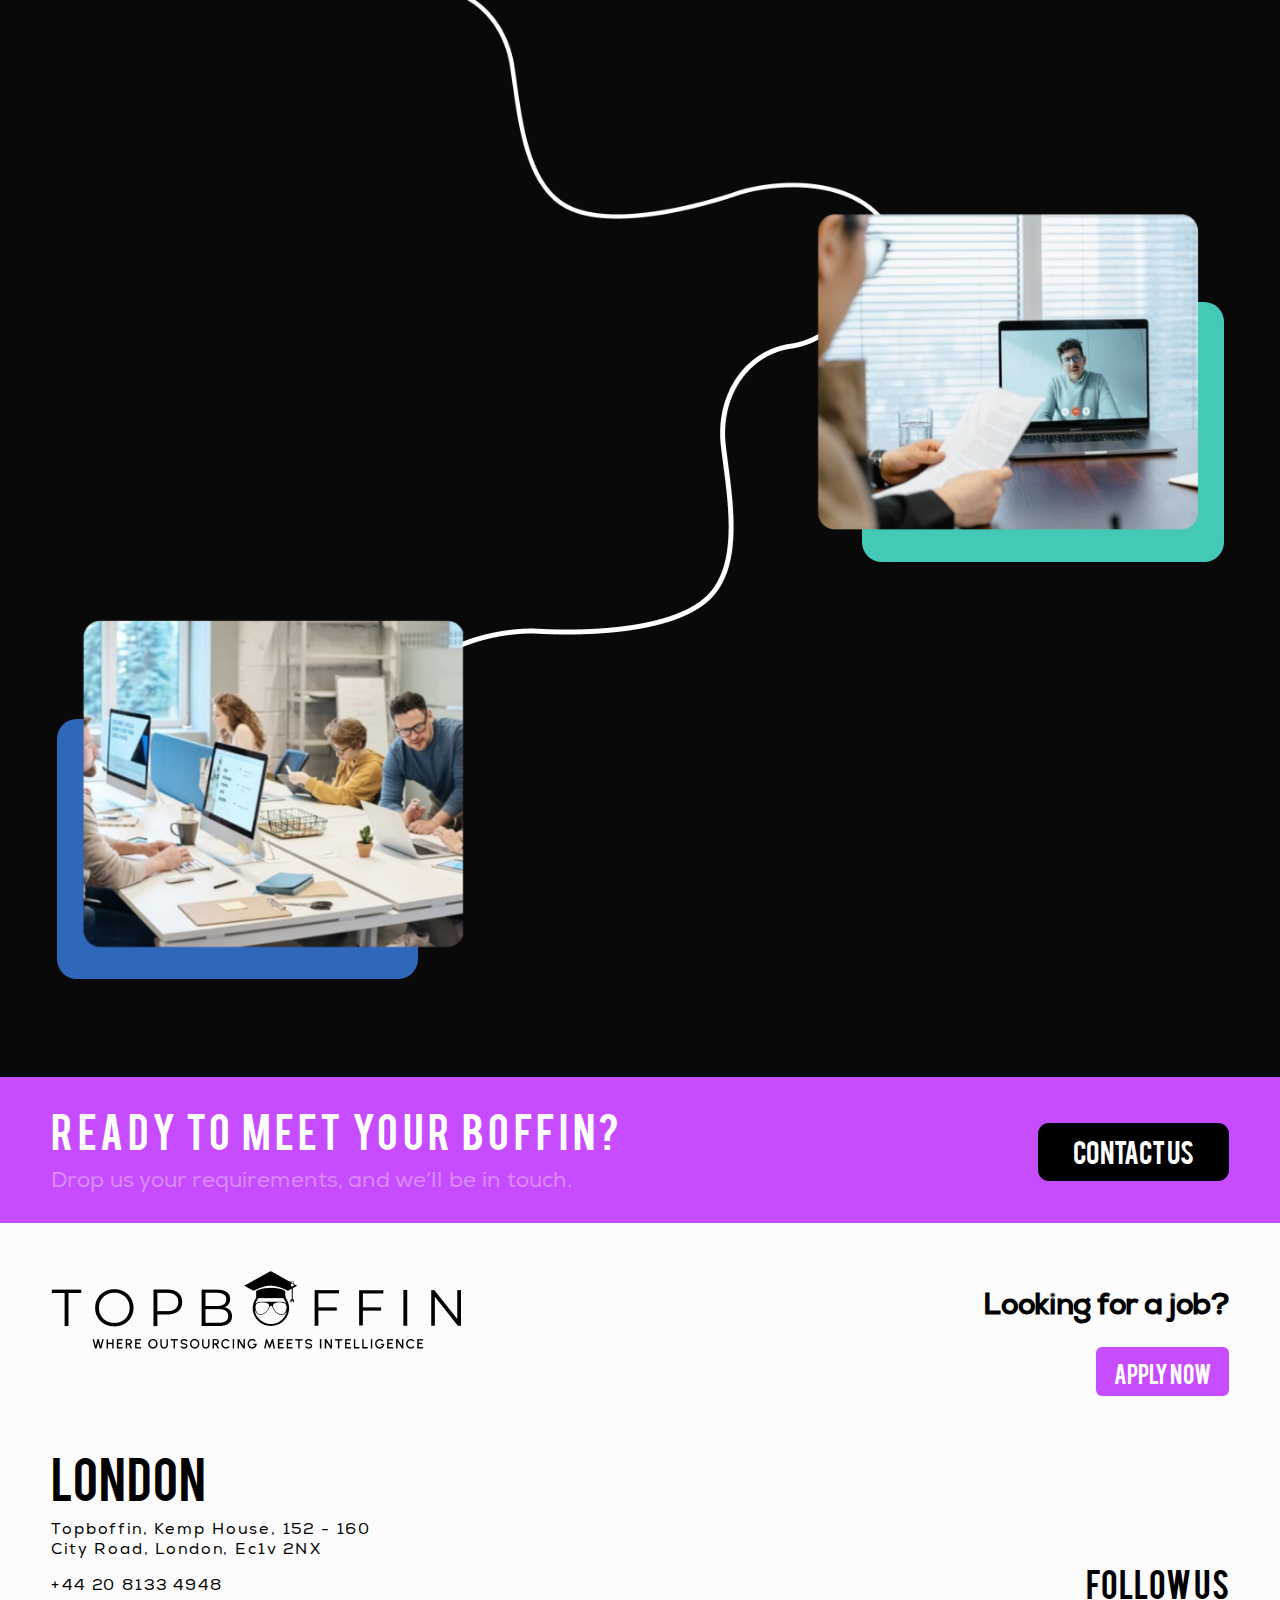
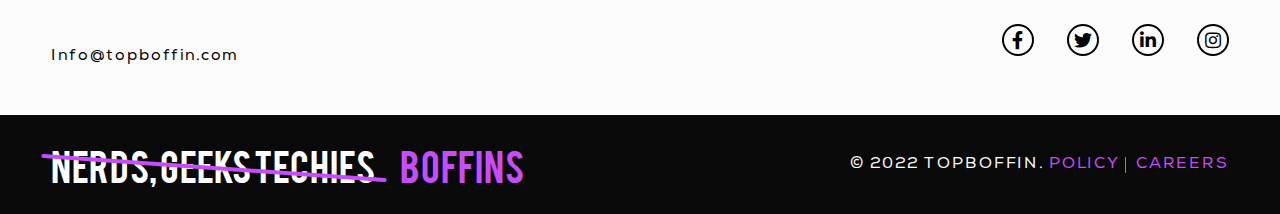
==== commit 66329337: "home page fixes" ====
--- a/index.html
+++ b/index.html
@@ -220,7 +220,8 @@
                 </div>
               </div>
             </div>
-              <h3 class="bebas-font text-white text-center mb-0">Finance</h3></a>
+          </a>
+              <h3 class="bebas-font text-white text-center mb-0">Finance</h3>
           </li>
           <li data-aos="fade-up" data-aos-duration="600">
             <a href="services/sales.html" class="d-inline-block"><div class="flip-box">
@@ -242,7 +243,8 @@
                 </div>
               </div>
             </div>
-              <h3 class="bebas-font text-white text-center mb-0">Sales</h3></a>
+          </a>
+              <h3 class="bebas-font text-white text-center mb-0">Sales</h3>
           </li>
           <li class="mr-lg-0" data-aos="fade-up" data-aos-duration="600">
             <a href="services/marketing.html" class="d-inline-block"><div class="flip-box">
@@ -264,7 +266,8 @@
                 </div>
               </div>
             </div>
-              <h3 class="bebas-font text-white text-center mb-0">Marketing</h3></a>
+          </a>
+              <h3 class="bebas-font text-white text-center mb-0">Marketing</h3>
           </li>
           <li class="ml-lg-0 mb-lg-0" data-aos="fade-down" data-aos-duration="600">
             <a href="services/service.html" class="d-inline-block"><div class="flip-box">
@@ -286,7 +289,8 @@
                 </div>
               </div>
             </div>
-              <h3 class="bebas-font text-white text-center mb-0">Developer</h3></a>
+          </a>
+              <h3 class="bebas-font text-white text-center mb-0">Developer</h3>
           </li>
           <li class="mb-sm-0" data-aos="fade-down" data-aos-duration="600">
             <a href="services/design.html" class="d-inline-block"><div class="flip-box">
@@ -308,7 +312,8 @@
                 </div>
               </div>
             </div>
-              <h3 class="bebas-font text-white text-center mb-0">Designer</h3></a>
+          </a>
+              <h3 class="bebas-font text-white text-center mb-0">Designer</h3>
           </li>
           <li class="mr-0 mb-0" data-aos="fade-down" data-aos-duration="600">
             <a href="services/legal.html" class="d-inline-block">
@@ -331,8 +336,9 @@
                   </div>
                 </div>
               </div>
+            </a>
               <h3 class="bebas-font text-white text-center mb-0">Legal</h3>
-            </a>
+            
           </li>
         </ul>
         <span class="float-left w-100 text-center color-C84CFF">Couldn’t find your desired service? Let us know!</span>
@@ -351,7 +357,7 @@
       <div class="wrok-box w-100 float-left">
         <div class="row">
           <div class="col-lg-6 d-flex align-items-center order-lg-0 order-2" data-aos="fade-up" data-aos-duration="700">
-            <div class="generic-box-content text-lg-left text-md-center text-left">
+            <div class="generic-box-content text-lg-left text-sm-center text-left">
               <div class="position-relative request-title d-lg-flex align-items-center" data-aos="fade-up" data-aos-duration="700">
                 <figure class="mb-0 d-flex align-items-center justify-content-center bg-C74CFE">
                   <img src="assets/images/hand-img.svg" alt="hand-img">
--- a/assets/css/custom.css
+++ b/assets/css/custom.css
@@ -1419,3 +1419,95 @@
 .about-pakages .packages-box-item{
     margin: 0 7.5px;
 }
+.graphic-inner-con span{
+    font-size: 32px;
+    line-height: 38px;
+    letter-spacing: 0.08em;
+}
+.graphic-inner-con small{
+    font-size: 32px;
+}
+.graphic-con{
+    padding-top: 107px;
+    padding-bottom: 200px;
+}
+.graphic-con figure{
+    margin-bottom:65px;
+}
+.graphic-inner-con span:nth-child(2){
+    margin-bottom: 38px;
+}
+.gurantee-item figure{
+    margin-bottom: 67px;
+}
+.gurantee-item h3 {
+    line-height: 34px;
+    margin-bottom: 15px;
+    letter-spacing: 0.09em;
+}
+.gurantee-item p{
+    font-size: 16.5086px;
+    line-height: 26px;
+}
+.gurantee-con{
+    padding-bottom: 180px;
+}
+.gurantee-title h2{
+    margin-bottom: 12px;
+    letter-spacing: 0.08em;
+}
+.gurantee-title{
+    margin-bottom: 130px;
+}
+.help-con {
+    padding-top: 208px;
+    padding-bottom: 208px;
+    background: #C84CFF;
+}
+.help-inner-con h2{
+    line-height: 173px;
+    font-size: 130.495px;
+    margin-bottom: 25px;
+}
+.help-inner-con span{
+    font-size: 26px;
+    line-height: 30px;
+    margin-bottom: 60px;
+}
+.contact-btn a{
+    color: #fff;
+    font-size: 30px;
+    line-height: 40px;
+    background: #000;
+    border-radius: 11px;
+    display: inline-block;
+    text-decoration: none;
+    padding: 12px 41px 13px;
+}
+.about-banner-title h1 {
+    font-size: 153.72px;
+    line-height: 153px;
+    letter-spacing: normal;
+    padding-left: 85px;
+    margin-bottom: 44px;
+}
+.about-banner-title h1 span:nth-child(3) {
+    font-size: 83.8575px;
+    line-height: 80px;
+    position: absolute;
+    display: block;
+    left: -159px;
+    top: 161px;
+    transform: rotate(-90deg);
+}
+.about-banner-title .out-source-title{
+    font-size: 214.045px;
+    line-height: 251px;
+}
+.about-banner-title p{
+    line-height: 23px;
+}
+.about-banner-con{
+    padding-top: 177px;
+    padding-bottom: 164px;
+}--- a/assets/css/mobile.css
+++ b/assets/css/mobile.css
@@ -76,6 +76,40 @@
     }
 }
 @media (max-width: 1400px){
+        .banner-img figure img {
+        width: 60px;
+    }
+    .banner-img figure:first-child img {
+        left: -64px;
+        top: -104px;
+    }
+    .banner-img figure:nth-child(3) img {
+        top: -69px;
+        right: 188px;
+    }
+    .banner-img figure:nth-child(4) img {
+        left: 5px;
+        top: -16px;
+    }
+    .banner-img figure:nth-child(5) img {
+        left: -63px;
+        top: 92px;
+    }
+    .banner-img figure:last-child img {
+        left: 71px;
+        top: 82px;
+    }
+    .banner-text {
+        height: 430px;
+    }   
+    .owl-item .tastimonials-box p {
+        font-size: 18px;
+        line-height: 30px;
+    }
+    .banner-text h1:after {
+        width: 184px;
+        height: 54px;
+    }
     .wrapper{
         padding-left: 4%;
         padding-right: 4%;
@@ -125,13 +159,18 @@
         margin-bottom: 80px;
     }
     .services-item ul {
-        margin-bottom: 50px;
+        margin-bottom: 40px;
     }
     .banner-img {
         right: -50px;
+        top: 100px;
+    }
+    .banner-con {
+        padding-top: 120px;
     }
     .header-con {
         padding-top: 42px;
+        padding-bottom: 30px;
     }
     h1 {
         font-size: 42px;
@@ -139,7 +178,7 @@
         letter-spacing: 0.11em;
     }
     .banner-text h1 {
-        margin-bottom: 40px;
+        margin-bottom: 28px;
     }
     .tastimonials-con .generic-title h3 {
         margin-bottom: 152px;
@@ -153,11 +192,22 @@
         line-height: 26px;
     }
     .owl-item.active.center .auther-con {
-        width: 200px;
-        height: 200px;
+        width: 180px;
+        height: 180px;
+        bottom: -10px;
+    }
+    .owl-item .auther-con {
+        width: 160px;
+        height: 160px;
     }
     .owl-item.active.center .item .tastimonials-box {
-        padding: 78px 42px 70px;
+        padding: 70px 42px 64px;
+    }
+    .owl-item .item .tastimonials-box {
+        padding: 43px 49px 76px;
+    }
+    .tastimonials-con .generic-title {
+        margin-bottom: 160px;
     }
     .tastimonials-con {
         padding-bottom: 140px;
@@ -167,26 +217,33 @@
         line-height: 50px;
     }
     .services-title p {
-        margin-bottom: 34px;
+        margin-bottom: 28px;
     }
     .services-item ul li {
         width: 25%;
-        margin:0 6.2% 35px;
+        margin:0 6.2% 28px;
     }
     .front-con {
-        width: 100%;
-        margin-bottom: 16px;
+        height: 288.94px;
+        margin-bottom: 12px;
         background-size: contain !important;
     }
+    .front-con img {
+        width: 110px;
+    }   
     .back-con {
-        padding: 30px 16px 48px;
+        height: 288.94px;
+        padding: 30px 16px 38px;
+    }
+    .back-con img{
+        width: 75px;
     }
     .back-con h5 {
         line-height: 30px;
         margin-bottom: 20px;
     }
     .main-services-sec {
-        margin-bottom: 100px;
+        margin-bottom: 90px;
     }
     .work-title span {
         font-size: 116px;
@@ -196,13 +253,31 @@
         padding-right: 40px;
     }
     .work-title {
-        margin-bottom: 100px;
+        margin-bottom: 80px;
     }
     .request-title {
-        margin-bottom: 46px;
+        margin-bottom: 38px;
+    }
+    .wrok-box .row:after {
+        top: 83px;
     }
     .wrok-box .row {
-        margin-bottom: 120px;
+        margin-bottom: 90px;
+    }
+    .generic-box-content p{
+        line-height: 28px;
+    }
+    .generic-box-img img{
+        width: 380px;
+    }
+    .navbar-brand img{
+        width: 350px;
+    }
+    .wrok-box .row:nth-child(2):after {
+        top: 160px;
+        width: 556px;
+        height: 308px;
+        background-size: contain;
     }
     .footer-heading div h2 {
         margin-bottom: 10px;
@@ -316,9 +391,6 @@
     .services-title p {
         margin-bottom: 30px;
     }
-    .front-con {
-        width: 100%;
-    }
     .back-con {
         padding: 28px 15px 48px;
     }
@@ -340,9 +412,6 @@
     }
     .work-title {
         margin-bottom: 80px;
-    }
-    .generic-box-img img {
-        width: 400px;
     }
     body {
         font-size: 20px;
@@ -357,12 +426,15 @@
         height: 350px;    
         background-size: contain !important;
     }
+    .wrok-box .row:nth-child(2):after{
+        top: 245px;
+    }
     .work-con {
         margin-bottom: 100px;
     }
     .generic-box-img figure::after {
-        width: 390px;
-        height: 285px;
+        width: 300px;
+        height: 264px;
         bottom: -10px;
         right: -26px;
     }
@@ -404,7 +476,6 @@
     }
     .banner-img figure img {
         position: absolute;
-        width: 70px;
     }
     .banner-img {
         right: 0;
@@ -438,9 +509,6 @@
     }
     .tastimonials-con .generic-title {
         margin-bottom: 180px;
-    }
-    .owl-item.active.center .tastimonials-box p {
-        font-size: 18px;
     }
     .owl-item .item .tastimonials-box {
         padding: 40px 26px 78px;
@@ -631,6 +699,30 @@
     }
 }
 @media (max-width: 991px) {
+    .services-item{
+        text-align: center;
+    }
+    .banner-img figure:first-child img {
+        left: 35px;
+    }
+    .banner-img figure:last-child img {
+        top: 82px;
+        right: 18px;
+    }
+    .banner-text {
+        height: auto;
+    }
+    .banner-img figure:nth-child(3) img {
+        right: 24px;
+        top: -85px;
+    }
+    .banner-img figure:nth-child(4) img {
+        top: -14px;
+    }
+    .banner-img figure:nth-child(5) img {
+        left: 35px;
+        top: 88px;
+    }
     .header-con {
         padding-top: 24px;
         padding-bottom: 24px;
@@ -639,7 +731,7 @@
         width: 186px;
     }
     .owl-item .item .tastimonials-box p {
-        font-size: 18px;
+        font-size: 16px;
     }
     .tastimonials-con .generic-title {
         margin-bottom: 170px;
@@ -757,9 +849,12 @@
         padding: 38px 18px 60px;
     }
     .owl-item.active.center .auther-con {
-        width: 150px;
-        height: 150px;
-        bottom: 15px;
+        width: 140px;
+        height: 140px;
+        bottom: 20px;
+    }
+    .owl-item.active.center .auther-con small {
+        font-size: 14px;
     }
     .owl-item.active.center .auther-con span {
         font-size: 20px;
@@ -781,31 +876,25 @@
         width: 46%;
         margin: 0 4% 36px;
     }
-    .front-con img {
-        width: 130px;
-    }
     .services-item ul li:nth-child(even){
         margin-right: 0;
     }
     .services-item ul li:nth-child(odd){
         margin-left: 0;
     }
-    .front-con {
-        width: 100%;
-    }
     .services-item ul li {
         width: 48%;
-        margin: 0 2% 36px;
+        margin: 0 2% 28px;
     }
     .work-title span {
         font-size: 60px;
         line-height: 60px;
     }
     .main-services-sec {
-        margin-bottom: 70px;
+        margin-bottom: 60px;
     }
     .work-title {
-        margin-bottom: 60px;
+        margin-bottom: 50px;
     }
     .wrok-box .row:nth-child(2):after,
     .wrok-box .row:after{
@@ -824,7 +913,7 @@
         bottom: -14px;
     }
     .wrok-box .row {
-        margin-bottom: 60px;
+        margin-bottom: 50px;
     }
     .request-title {
         margin-bottom: 42px;
@@ -889,9 +978,6 @@
         font-size: 14px;
         line-height: 19px;
     }
-    .flip-box {
-        width: auto;
-      }
       .request-title figure {
         left: 0;
         top: -19px;
@@ -1147,13 +1233,16 @@
         padding-bottom: 40px;
     }
     .owl-item.active.center .item .tastimonials-box {
-        padding: 34px 26px 56px;
+        padding: 34px 26px 42px;
     }
     .owl-item.active.center .item .tastimonials-box {
         top: 0;
     }
     .owl-item.active.center .auther-con {
-        bottom: -98px;
+        bottom: -80px;
+        width: 130px;
+        height: 130px;
+        padding: 0 5px;
     }
     .tastimonials-con {
         padding-bottom: 70px;
@@ -1211,9 +1300,6 @@
     .footer-job button {
         font-size: 16px;
     }
-    .footer-logo-sec figure{
-        display: none;
-    }
     .social-icons ul li {
         padding-left: 2px;
         padding-right: 2px;
@@ -1223,7 +1309,7 @@
         padding-bottom: 15px;
     }
     .front-con {
-        height: 300px;
+        height: 260px;
     }
     .front-con img {
         width: 120px;
@@ -1296,7 +1382,8 @@
         font-size: 22px;
     }
     .services-item ul li {
-        margin: 0 2% 26px;
+        width: 42%;
+        margin: 0 2% 22px;
     }
     .services-item ul {
         margin-bottom: 30px;
@@ -1316,7 +1403,7 @@
         line-height: 28px;
     }
     .request-title {
-        margin-bottom: 28px;
+        margin-bottom: 18px;
     }
     .main-footer-sec {
         padding-top: 35px;
@@ -1450,13 +1537,34 @@
     .contact-con {
         padding: 30px 0 50px;
     }
+    .generic-box-content p {
+        line-height: 24px;
+    }
+    .banner-text p {
+        line-height: 26px;
+    }
     
 }
 @media (max-width: 575px){
+    .see-btn,
+    .banner-text p{
+        float: left;
+    }
     .wrapper2 {
         padding-left: 3%;
         padding-right: 3%;
     }
+    .hire-btn a {
+        font-size: 16px;
+        padding: 8px 18px 9px 20px;
+    }
+    .header-con .navbar-light .navbar-nav .nav-link, .header-con .navbar-light .navbar-nav .active>.nav-link {
+        font-size: 16px;
+        line-height: 18px;
+    }
+    .footer-logo-sec figure{
+        display: none;
+    }
     .banner-img figure:first-child img {
         top: 16px;
         left: 75px;
@@ -1486,6 +1594,7 @@
     .banner-img {
         height: 316px;
         margin-top: 28px;
+        width: 338px;
     }
     .navbar-toggler {
         top: 11px;
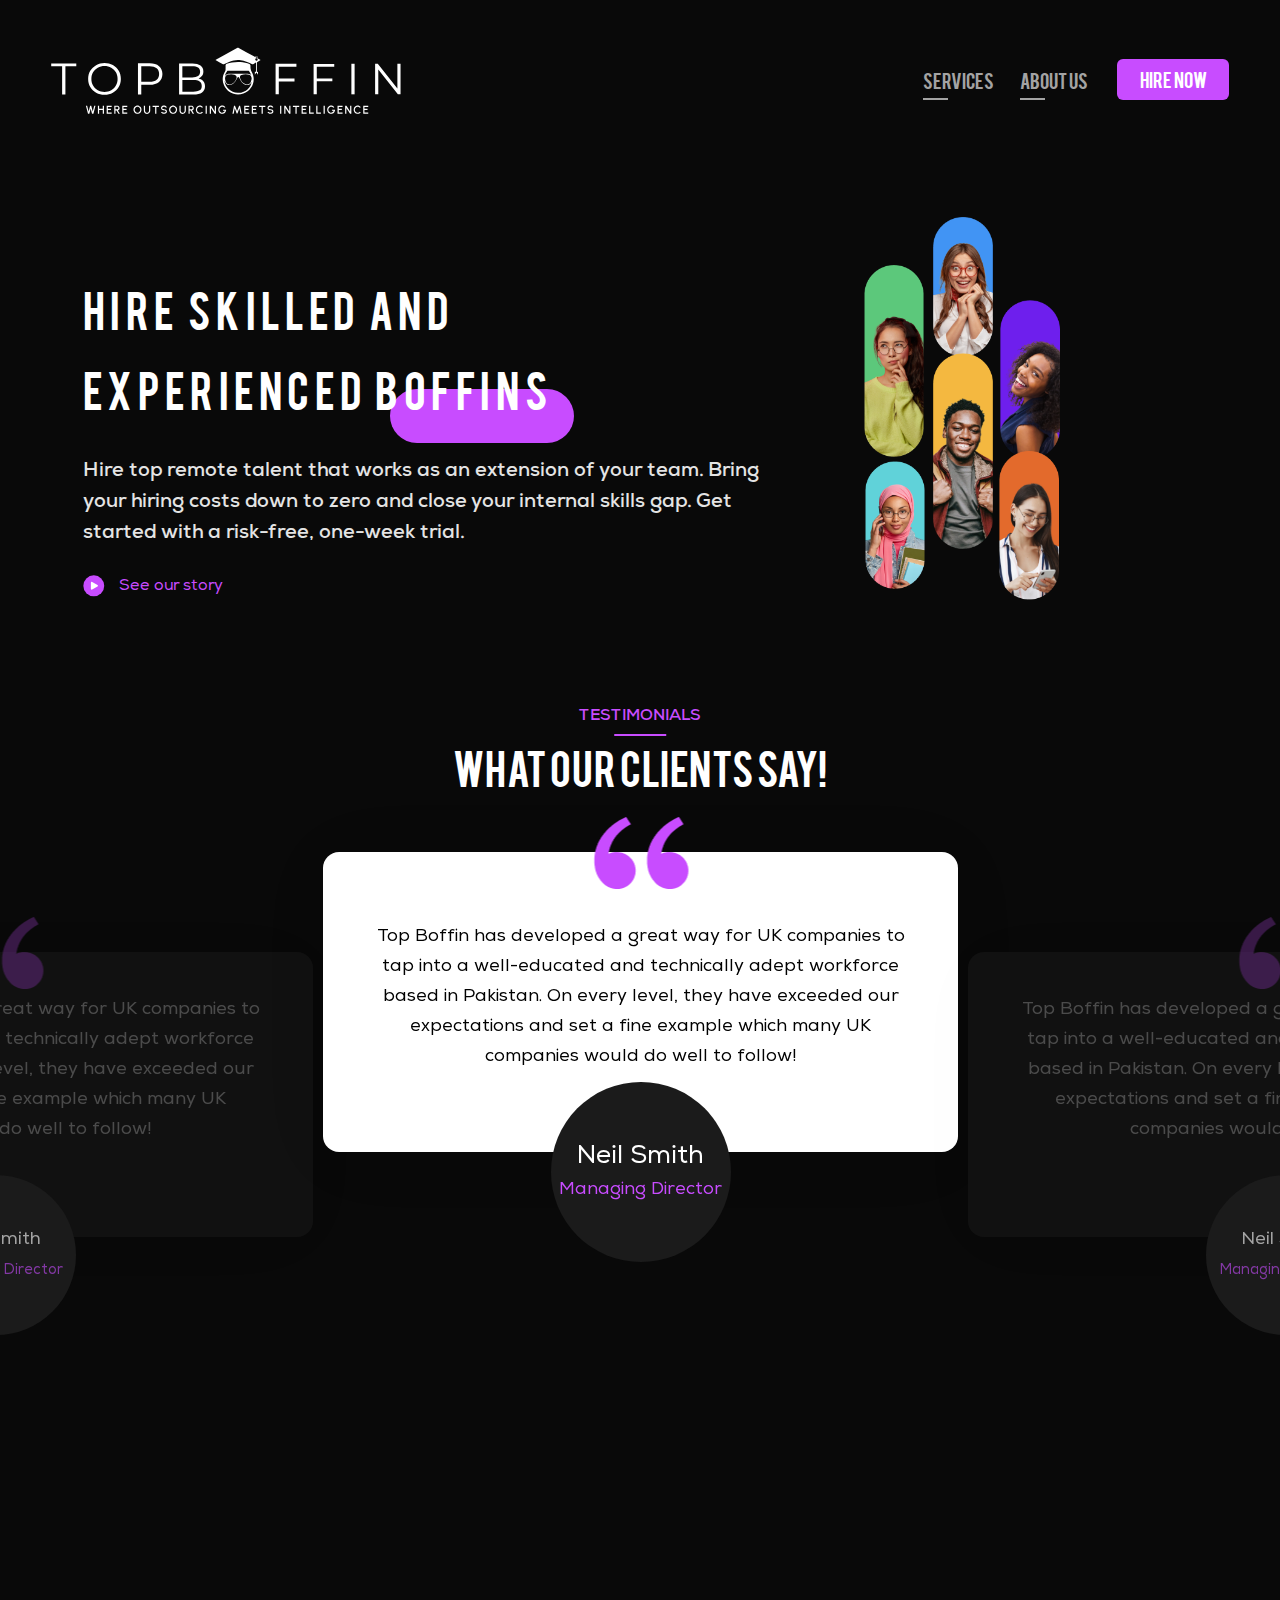
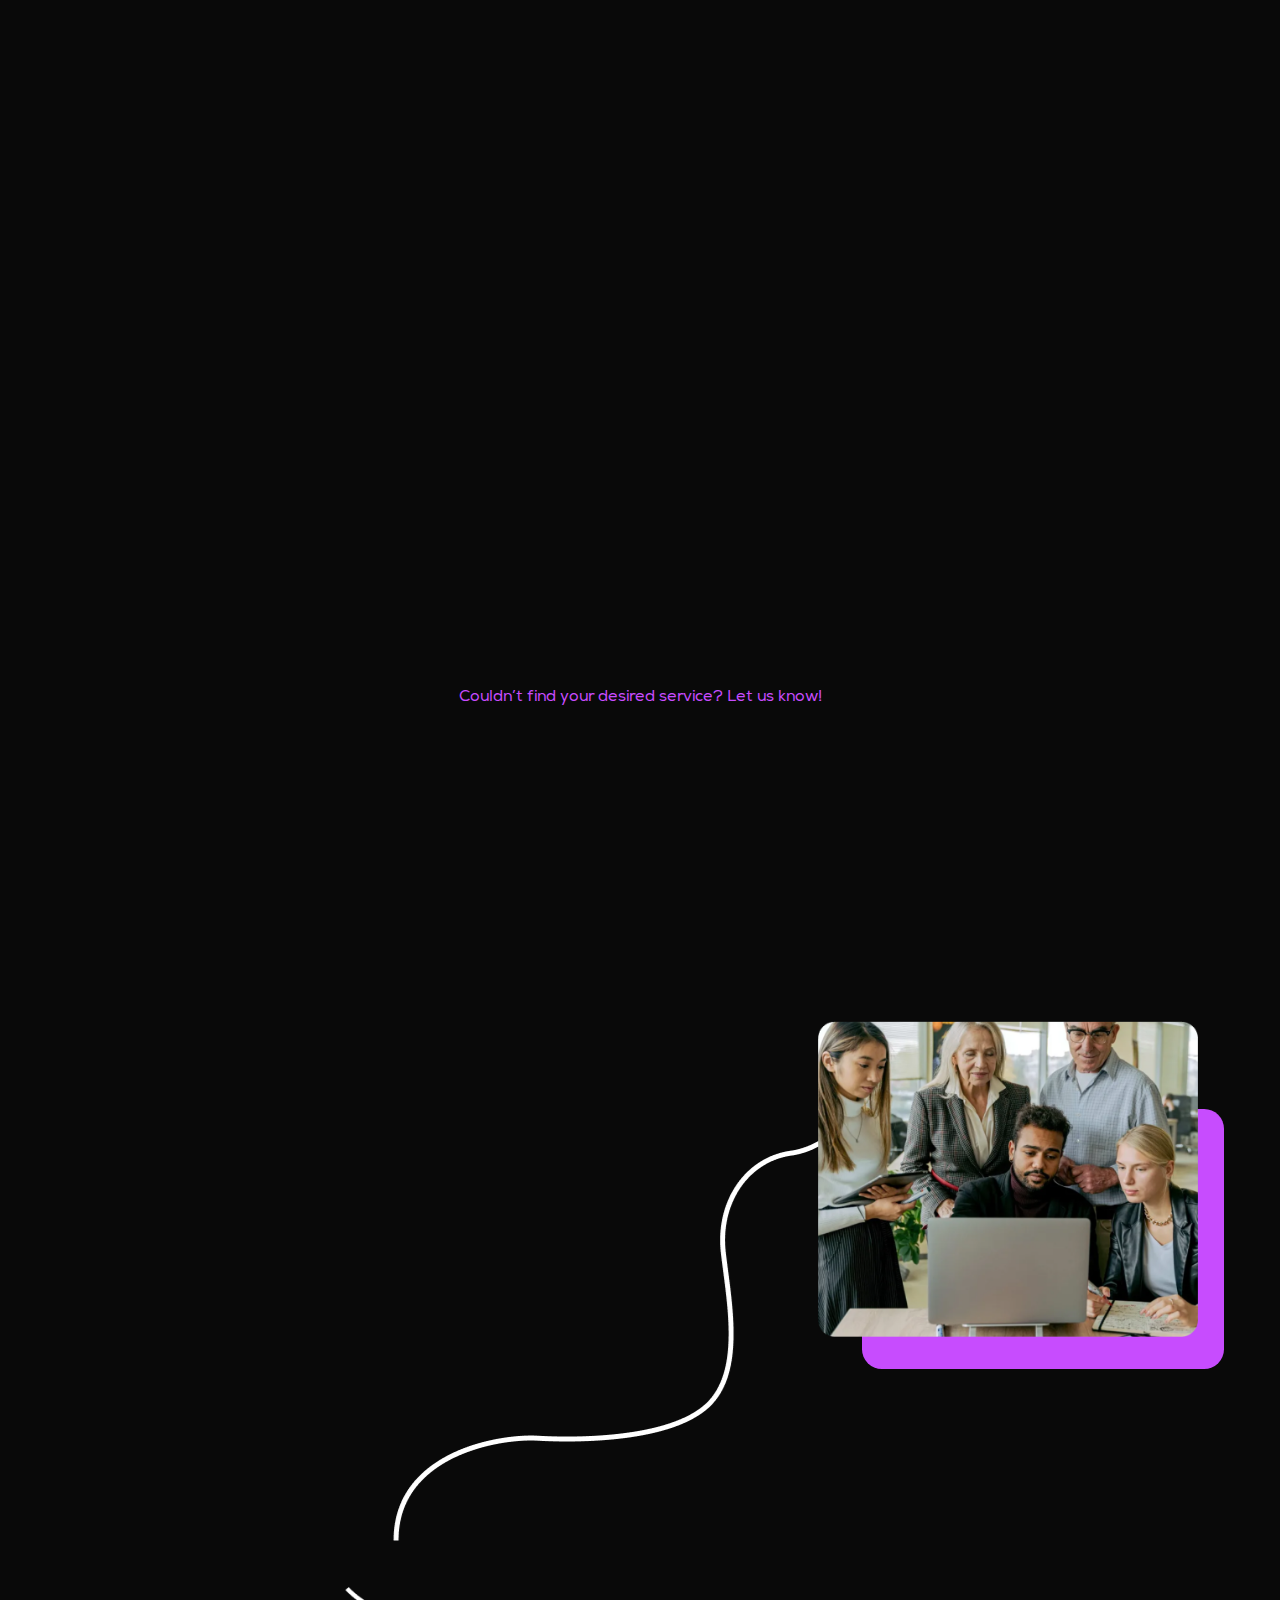
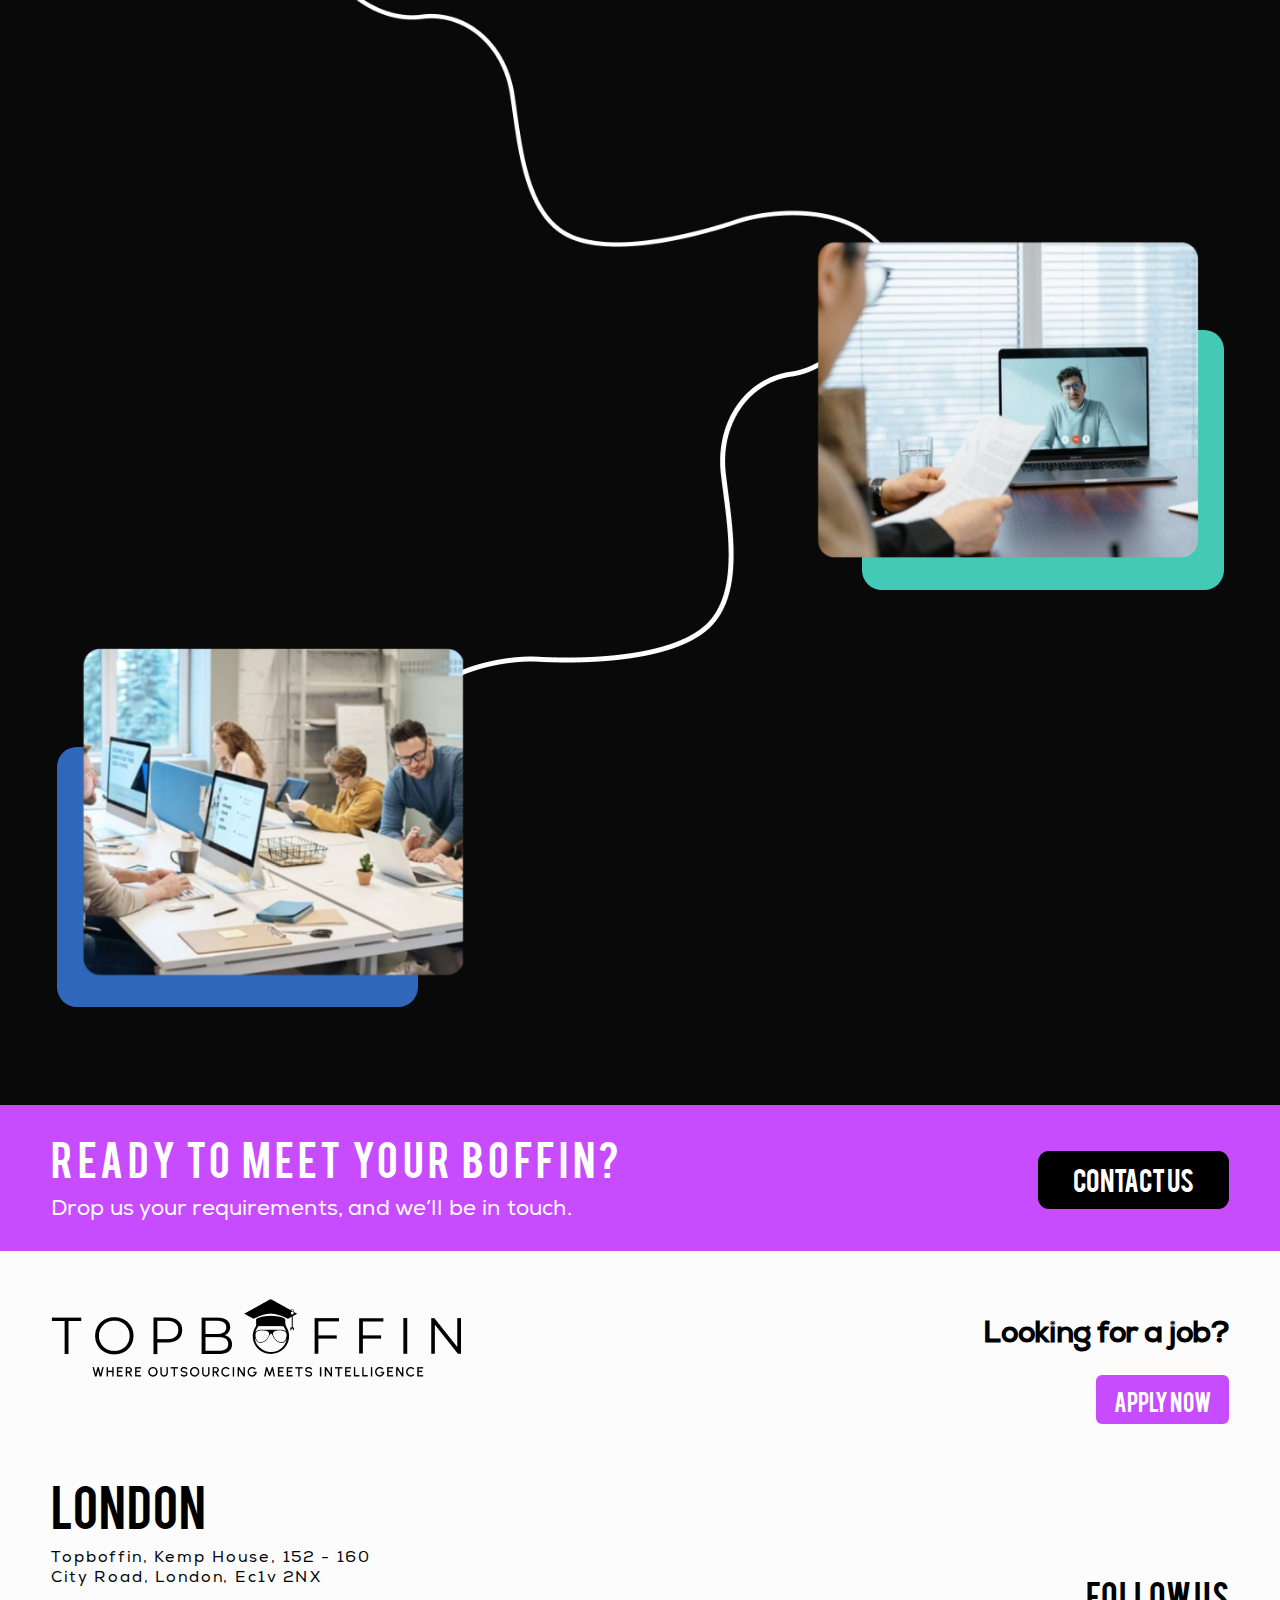
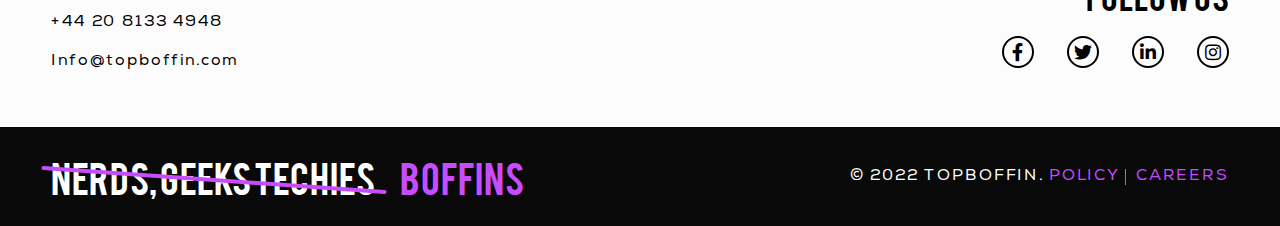
==== commit 1634a2e5: "footer fix" ====
--- a/index.html
+++ b/index.html
@@ -19,7 +19,7 @@
   <!-- ================================ -->
   <!-- ==========   Header   ========== -->
   <!-- ================================  -->
-  <div class="w-100 flaot-left header-con">
+  <div class="w-100 float-left header-con">
     <div class="wrapper">
       <nav class="navbar navbar-expand-lg navbar-light p-0">
         <a class="navbar-brand" href="#">
@@ -220,8 +220,7 @@
                 </div>
               </div>
             </div>
-          </a>
-              <h3 class="bebas-font text-white text-center mb-0">Finance</h3>
+              <h3 class="bebas-font text-white text-center mb-0">Finance</h3></a>
           </li>
           <li data-aos="fade-up" data-aos-duration="600">
             <a href="services/sales.html" class="d-inline-block"><div class="flip-box">
@@ -243,8 +242,7 @@
                 </div>
               </div>
             </div>
-          </a>
-              <h3 class="bebas-font text-white text-center mb-0">Sales</h3>
+              <h3 class="bebas-font text-white text-center mb-0">Sales</h3></a>
           </li>
           <li class="mr-lg-0" data-aos="fade-up" data-aos-duration="600">
             <a href="services/marketing.html" class="d-inline-block"><div class="flip-box">
@@ -266,8 +264,7 @@
                 </div>
               </div>
             </div>
-          </a>
-              <h3 class="bebas-font text-white text-center mb-0">Marketing</h3>
+              <h3 class="bebas-font text-white text-center mb-0">Marketing</h3></a>
           </li>
           <li class="ml-lg-0 mb-lg-0" data-aos="fade-down" data-aos-duration="600">
             <a href="services/service.html" class="d-inline-block"><div class="flip-box">
@@ -289,8 +286,7 @@
                 </div>
               </div>
             </div>
-          </a>
-              <h3 class="bebas-font text-white text-center mb-0">Developer</h3>
+              <h3 class="bebas-font text-white text-center mb-0">Developer</h3></a>
           </li>
           <li class="mb-sm-0" data-aos="fade-down" data-aos-duration="600">
             <a href="services/design.html" class="d-inline-block"><div class="flip-box">
@@ -312,8 +308,7 @@
                 </div>
               </div>
             </div>
-          </a>
-              <h3 class="bebas-font text-white text-center mb-0">Designer</h3>
+              <h3 class="bebas-font text-white text-center mb-0">Designer</h3></a>
           </li>
           <li class="mr-0 mb-0" data-aos="fade-down" data-aos-duration="600">
             <a href="services/legal.html" class="d-inline-block">
@@ -336,9 +331,8 @@
                   </div>
                 </div>
               </div>
+              <h3 class="bebas-font text-white text-center mb-0">Legal</h3>
             </a>
-              <h3 class="bebas-font text-white text-center mb-0">Legal</h3>
-            
           </li>
         </ul>
         <span class="float-left w-100 text-center color-C84CFF">Couldn’t find your desired service? Let us know!</span>
@@ -357,7 +351,7 @@
       <div class="wrok-box w-100 float-left">
         <div class="row">
           <div class="col-lg-6 d-flex align-items-center order-lg-0 order-2" data-aos="fade-up" data-aos-duration="700">
-            <div class="generic-box-content text-lg-left text-sm-center text-left">
+            <div class="generic-box-content text-lg-left text-md-center text-left">
               <div class="position-relative request-title d-lg-flex align-items-center" data-aos="fade-up" data-aos-duration="700">
                 <figure class="mb-0 d-flex align-items-center justify-content-center bg-C74CFE">
                   <img src="assets/images/hand-img.svg" alt="hand-img">
@@ -459,7 +453,7 @@
       <div class="footer-heading d-sm-flex align-items-center justify-content-between">
         <div>
           <h2 class="text-white bebas-font">READY TO MEET YOUR BOFFIN?</h2>
-          <p class="mb-sm-0">Drop us your requirements, and we’ll be in touch.</p>
+          <p class="mb-sm-0 text-white">Drop us your requirements, and we’ll be in touch.</p>
         </div>
         <button class="text-white bebas-font">CONTACT US</button>
       </div>
--- a/assets/css/custom.css
+++ b/assets/css/custom.css
@@ -563,9 +563,6 @@
     margin-bottom: 14px;
     letter-spacing: 0.09em;
  }
-.footer-heading div p{
-    color: #FCFCFC;
-}
 .footer-heading button{
     font-size: 30px;
     border-radius: 11px;
@@ -865,6 +862,12 @@
 .design-banner .sub-inner-banner::after{
     background: url(../images/design-img.png) no-repeat center;
 }
+.sales-banner .sub-inner-banner::after{
+    background: url(../images/sales-talent-img.png) no-repeat center;
+}
+.hire-bg .sub-inner-banner::after{
+    background: url(../images/lega-human-img.png) no-repeat center;
+}
 .marketing-banner{
     background: url(../images/marketing-banner.png) no-repeat center;
 }
@@ -952,7 +955,6 @@
 }
 .special-text span{
     font-size: 16px;
-    color: #2B63B5;
     line-height: 16px;
 }
 .domain-con{
@@ -1027,7 +1029,6 @@
     letter-spacing: 0.09em;
 }
 .footer-heading div p{
-    opacity: 0.34;
     font-size: 22px;
 }
 .footer-heading button{
@@ -1045,14 +1046,6 @@
     font-size: 54px;
     line-height: 71px;
     margin-bottom: 13px;
-}
-.footer-info a{
-    display: block;
-    color: #000000;
-    font-size: 16px;
-    line-height: 20px;
-    margin-bottom: 15px;
-    letter-spacing: 0.115em;
 }
 .packages-box-item img,
 .domain-box-item img,
@@ -1510,4 +1503,26 @@
 .about-banner-con{
     padding-top: 177px;
     padding-bottom: 164px;
-}+}
+.slider-left ul{
+    width: 180px;
+    -webkit-animation: translateinfinite 25s linear infinite;
+    animation: translateinfinite 25s linear infinite;
+}
+@keyframes translateinfinite {
+	100% { transform:translateX(calc(-180px * 12));  }
+}
+.slider-img ul{
+    display: flex;
+    width: calc(180px * 24);
+}
+
+.slider-img{
+    overflow: hidden;
+}
+.slider-img ul li {
+    padding: 0 15px;
+}
+.slider-img{
+    margin-bottom: 25px;
+}
--- a/assets/css/special.css
+++ b/assets/css/special.css
@@ -72,6 +72,9 @@
 .color-C84CFF{
     color: #C84CFF;
 }
+.color-2B63B5{
+    color: #2B63B5;
+}
 .color-D35F46{
     color: #D35F46;
 }
@@ -83,6 +86,9 @@
 }
 .color-3FCDB8{
     color: #3FCDB8;
+}
+.color-EB9F2D{
+    color: #EB9F2D;
 }
 .bg-C84CFF{
     background-color: #C84CFF;
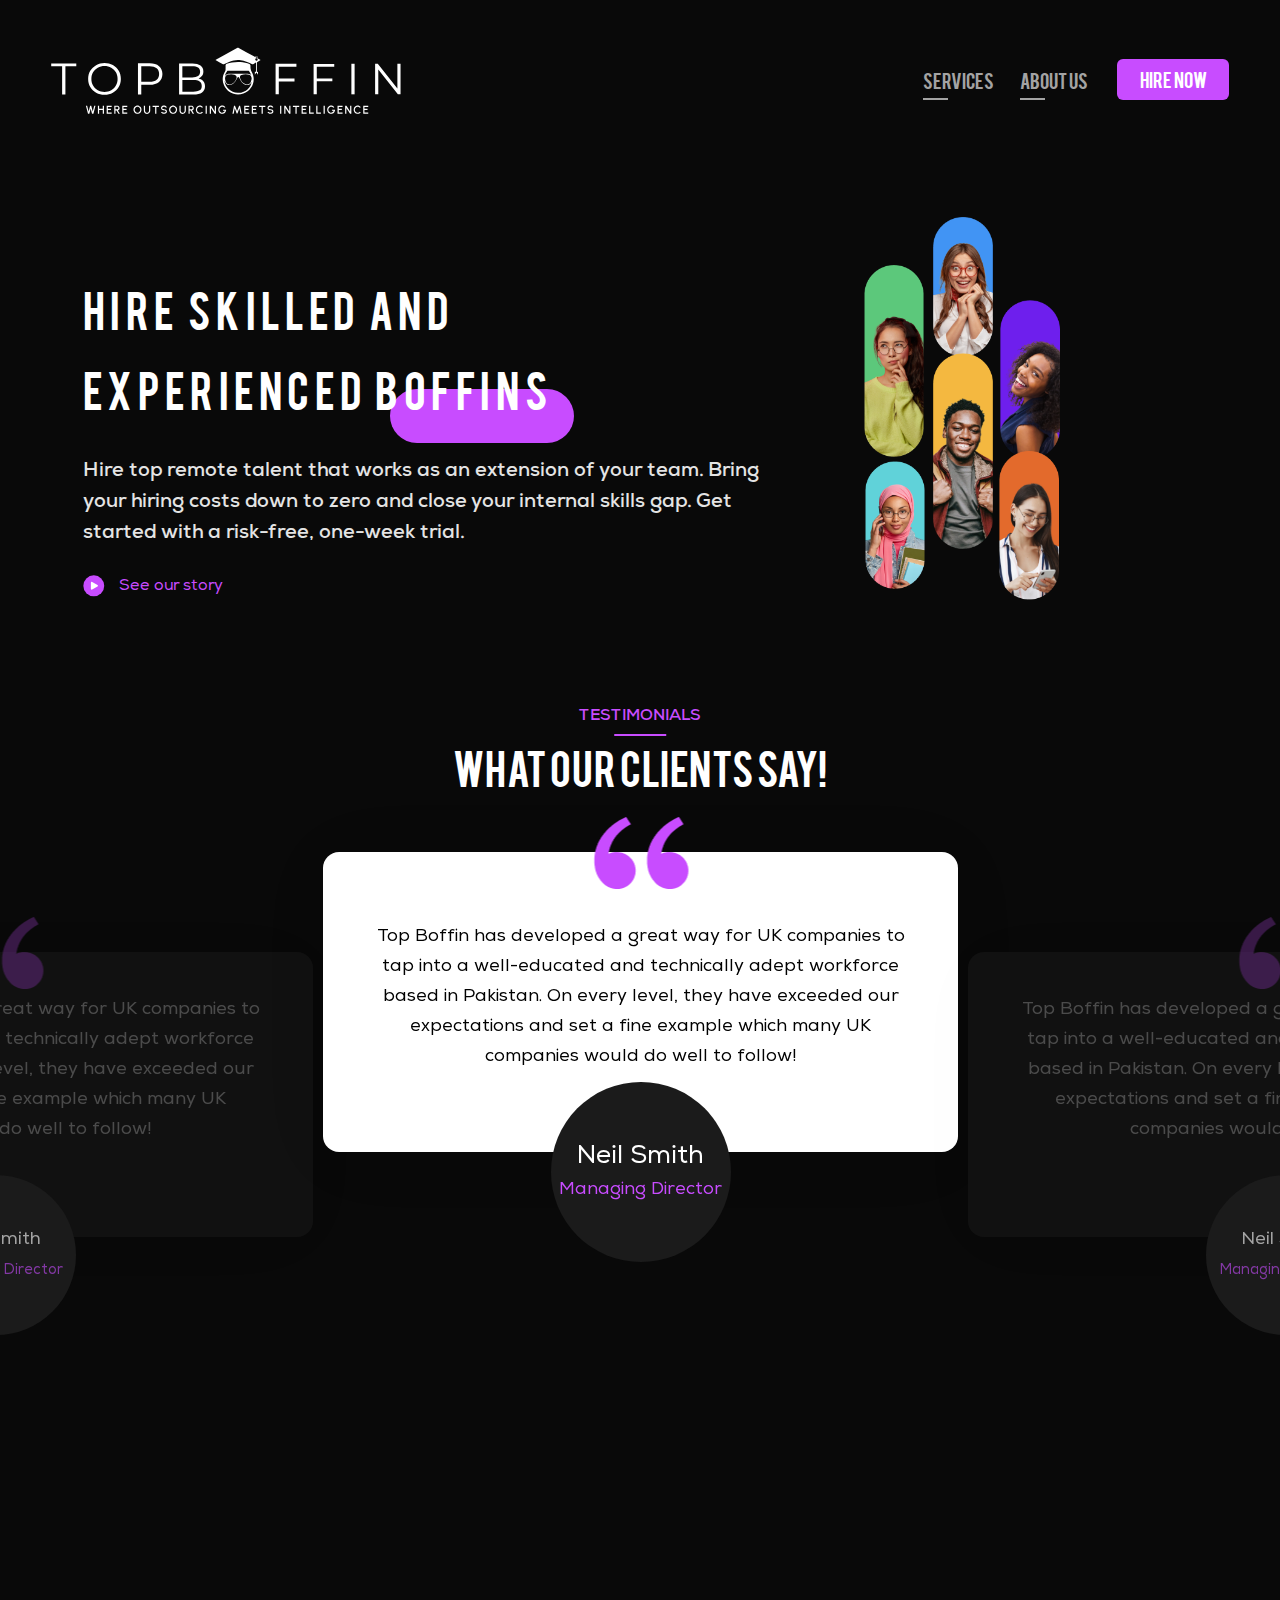
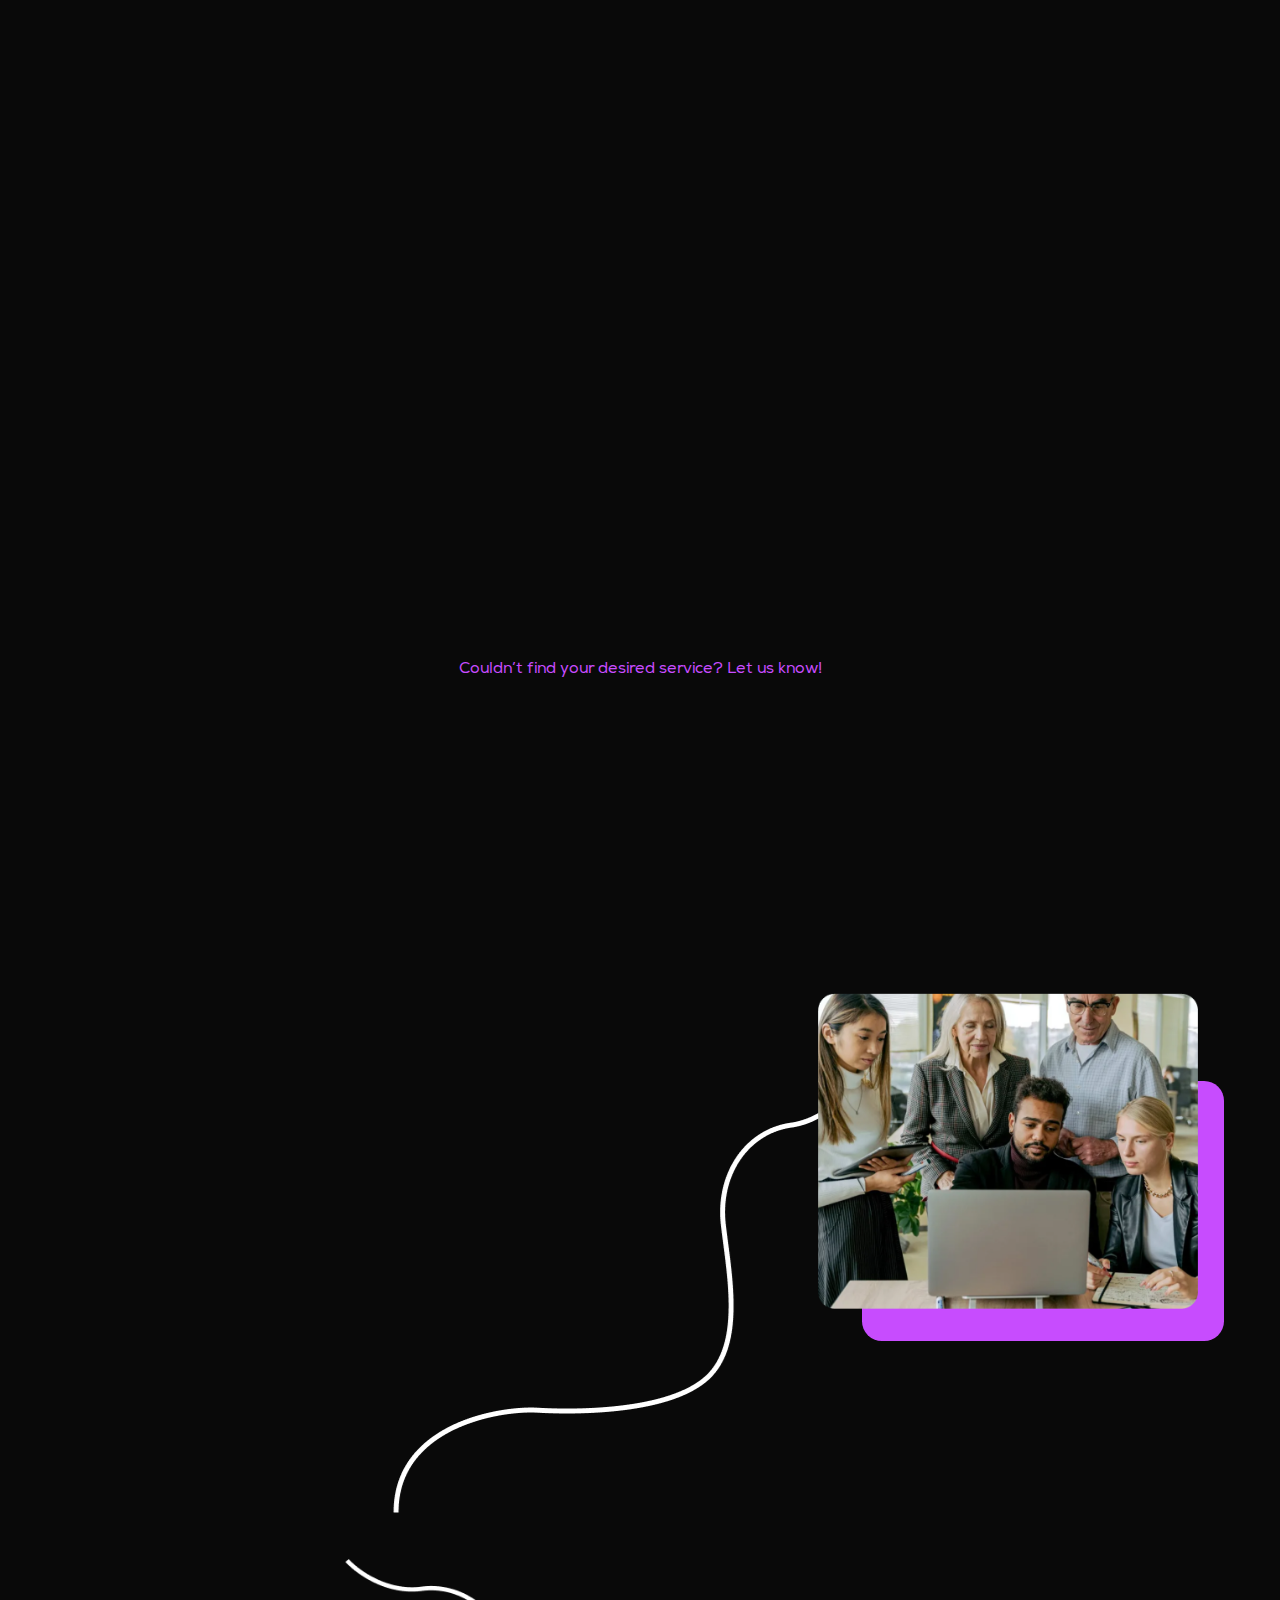
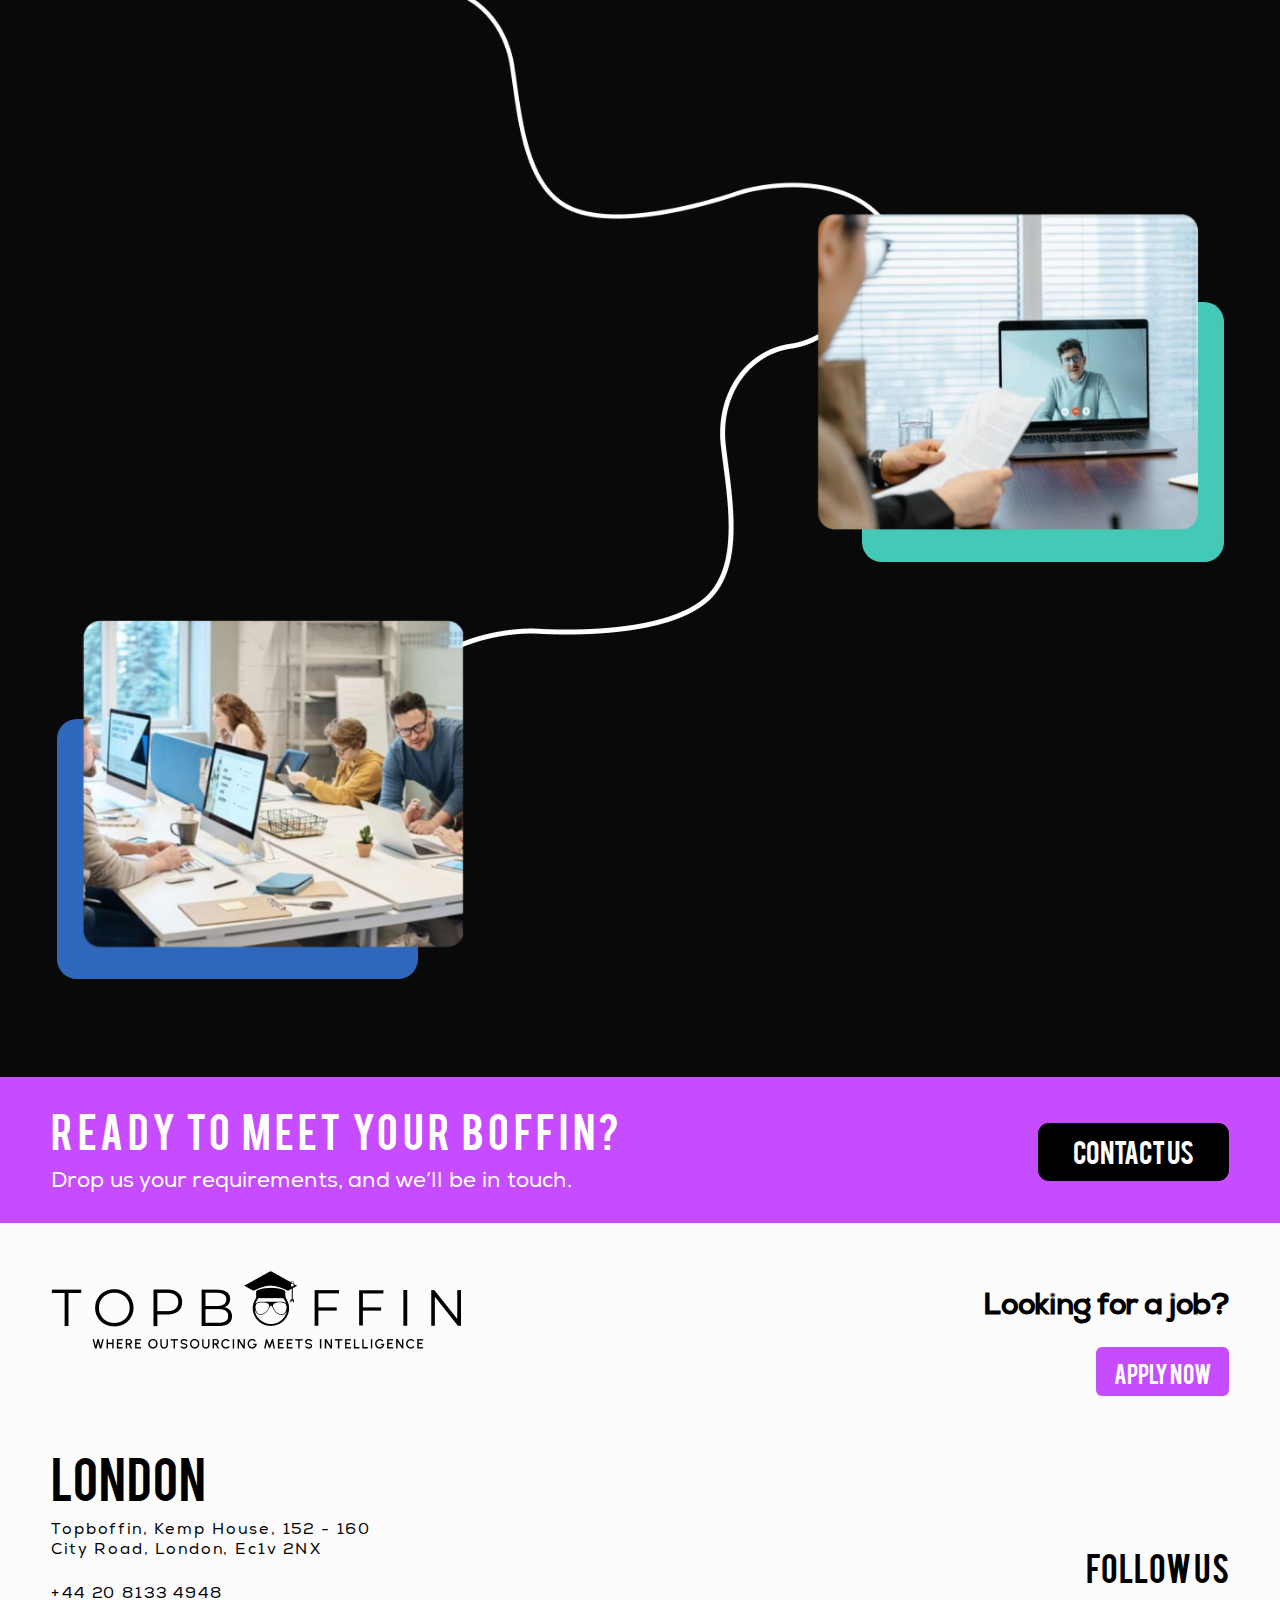
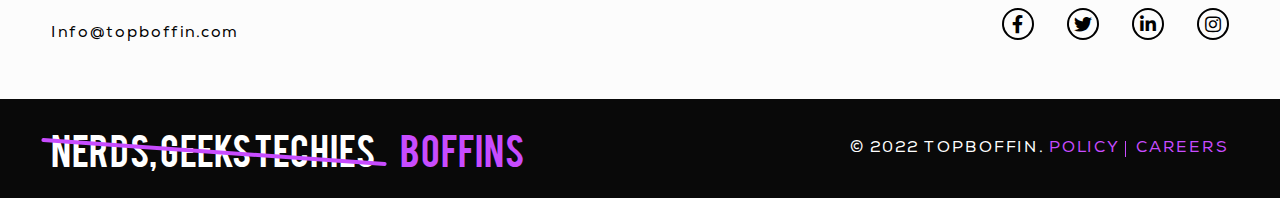
==== commit f52bb6e0: "Merge branch 'main' of https://github.com/touseefahmed-cyber/TopBoffin" ====
--- a/index.html
+++ b/index.html
@@ -220,7 +220,8 @@
                 </div>
               </div>
             </div>
-              <h3 class="bebas-font text-white text-center mb-0">Finance</h3></a>
+          </a>
+              <h3 class="bebas-font text-white text-center mb-0">Finance</h3>
           </li>
           <li data-aos="fade-up" data-aos-duration="600">
             <a href="services/sales.html" class="d-inline-block"><div class="flip-box">
@@ -242,7 +243,8 @@
                 </div>
               </div>
             </div>
-              <h3 class="bebas-font text-white text-center mb-0">Sales</h3></a>
+          </a>
+              <h3 class="bebas-font text-white text-center mb-0">Sales</h3>
           </li>
           <li class="mr-lg-0" data-aos="fade-up" data-aos-duration="600">
             <a href="services/marketing.html" class="d-inline-block"><div class="flip-box">
@@ -264,7 +266,8 @@
                 </div>
               </div>
             </div>
-              <h3 class="bebas-font text-white text-center mb-0">Marketing</h3></a>
+          </a>
+              <h3 class="bebas-font text-white text-center mb-0">Marketing</h3>
           </li>
           <li class="ml-lg-0 mb-lg-0" data-aos="fade-down" data-aos-duration="600">
             <a href="services/service.html" class="d-inline-block"><div class="flip-box">
@@ -286,7 +289,8 @@
                 </div>
               </div>
             </div>
-              <h3 class="bebas-font text-white text-center mb-0">Developer</h3></a>
+          </a>
+              <h3 class="bebas-font text-white text-center mb-0">Developer</h3>
           </li>
           <li class="mb-sm-0" data-aos="fade-down" data-aos-duration="600">
             <a href="services/design.html" class="d-inline-block"><div class="flip-box">
@@ -308,7 +312,8 @@
                 </div>
               </div>
             </div>
-              <h3 class="bebas-font text-white text-center mb-0">Designer</h3></a>
+          </a>
+              <h3 class="bebas-font text-white text-center mb-0">Designer</h3>
           </li>
           <li class="mr-0 mb-0" data-aos="fade-down" data-aos-duration="600">
             <a href="services/legal.html" class="d-inline-block">
@@ -331,8 +336,9 @@
                   </div>
                 </div>
               </div>
+            </a>
               <h3 class="bebas-font text-white text-center mb-0">Legal</h3>
-            </a>
+            
           </li>
         </ul>
         <span class="float-left w-100 text-center color-C84CFF">Couldn’t find your desired service? Let us know!</span>
@@ -351,7 +357,7 @@
       <div class="wrok-box w-100 float-left">
         <div class="row">
           <div class="col-lg-6 d-flex align-items-center order-lg-0 order-2" data-aos="fade-up" data-aos-duration="700">
-            <div class="generic-box-content text-lg-left text-md-center text-left">
+            <div class="generic-box-content text-lg-left text-sm-center text-left">
               <div class="position-relative request-title d-lg-flex align-items-center" data-aos="fade-up" data-aos-duration="700">
                 <figure class="mb-0 d-flex align-items-center justify-content-center bg-C74CFE">
                   <img src="assets/images/hand-img.svg" alt="hand-img">
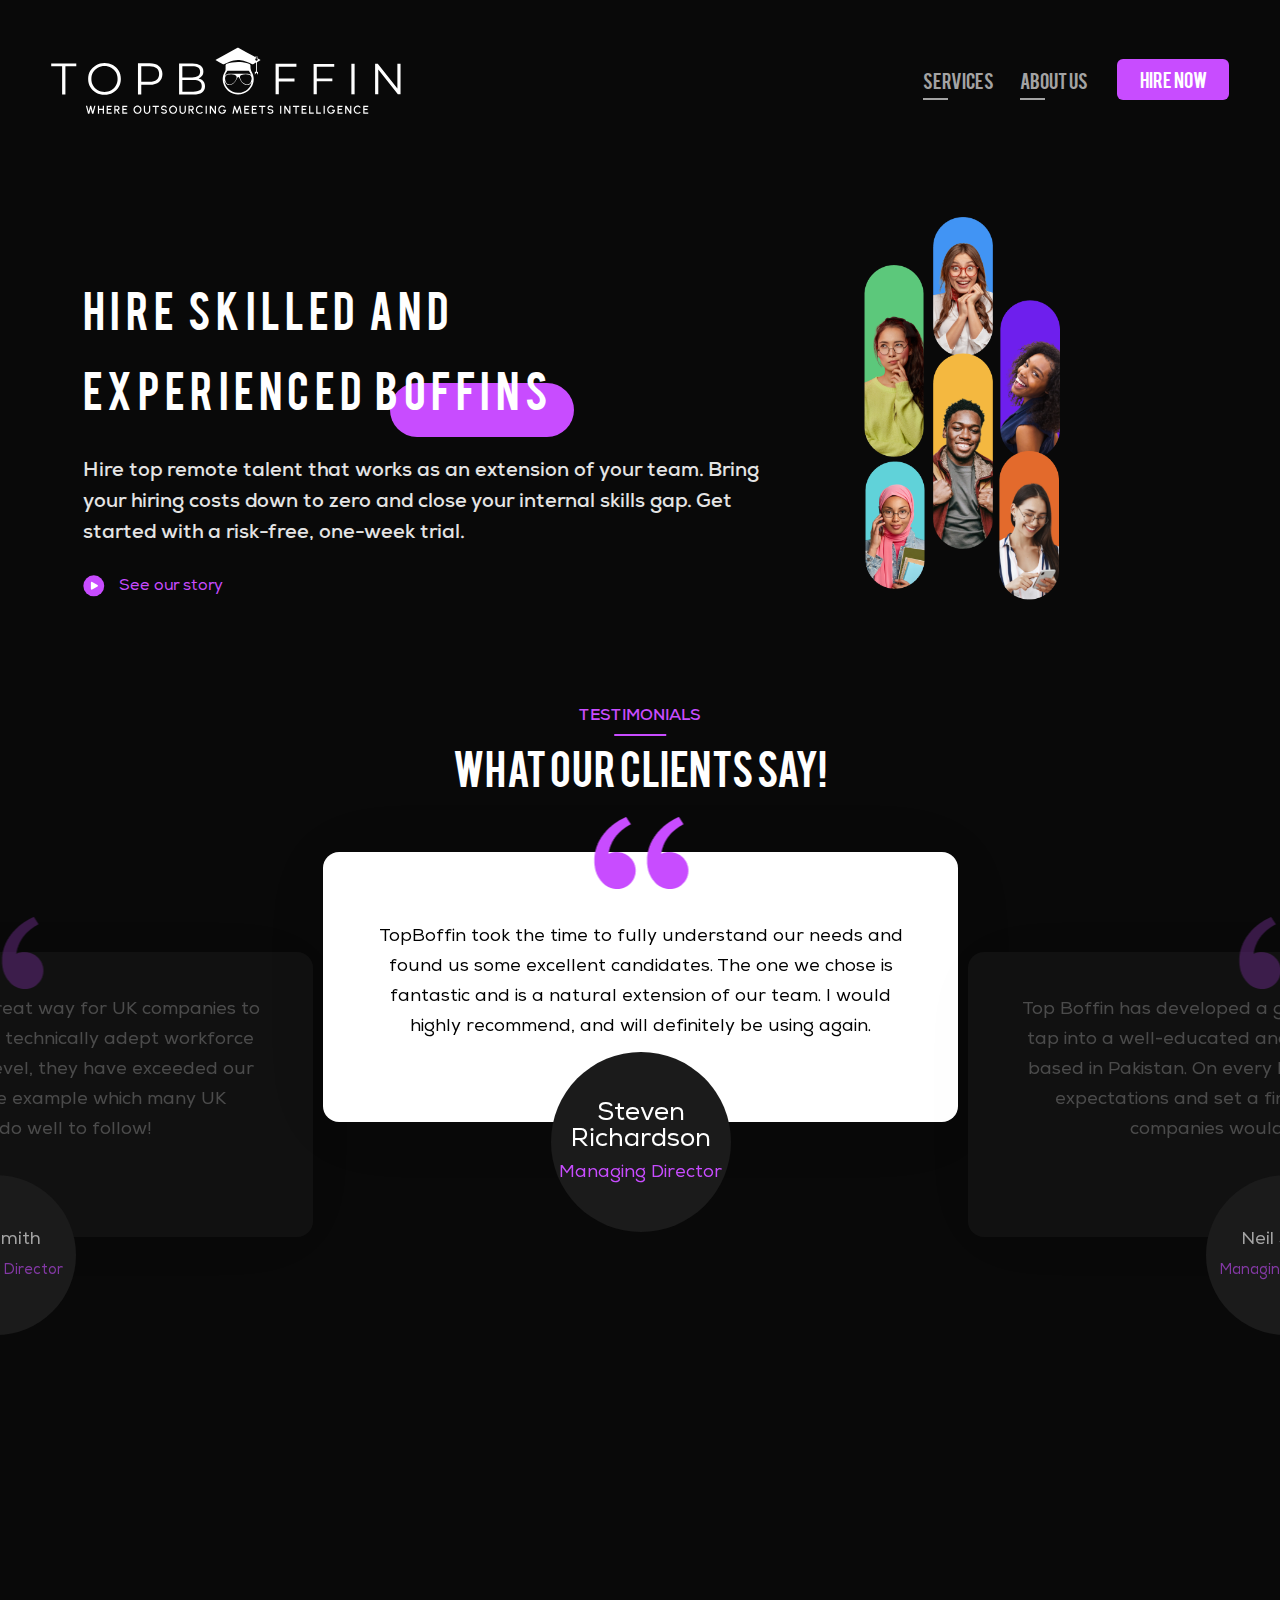
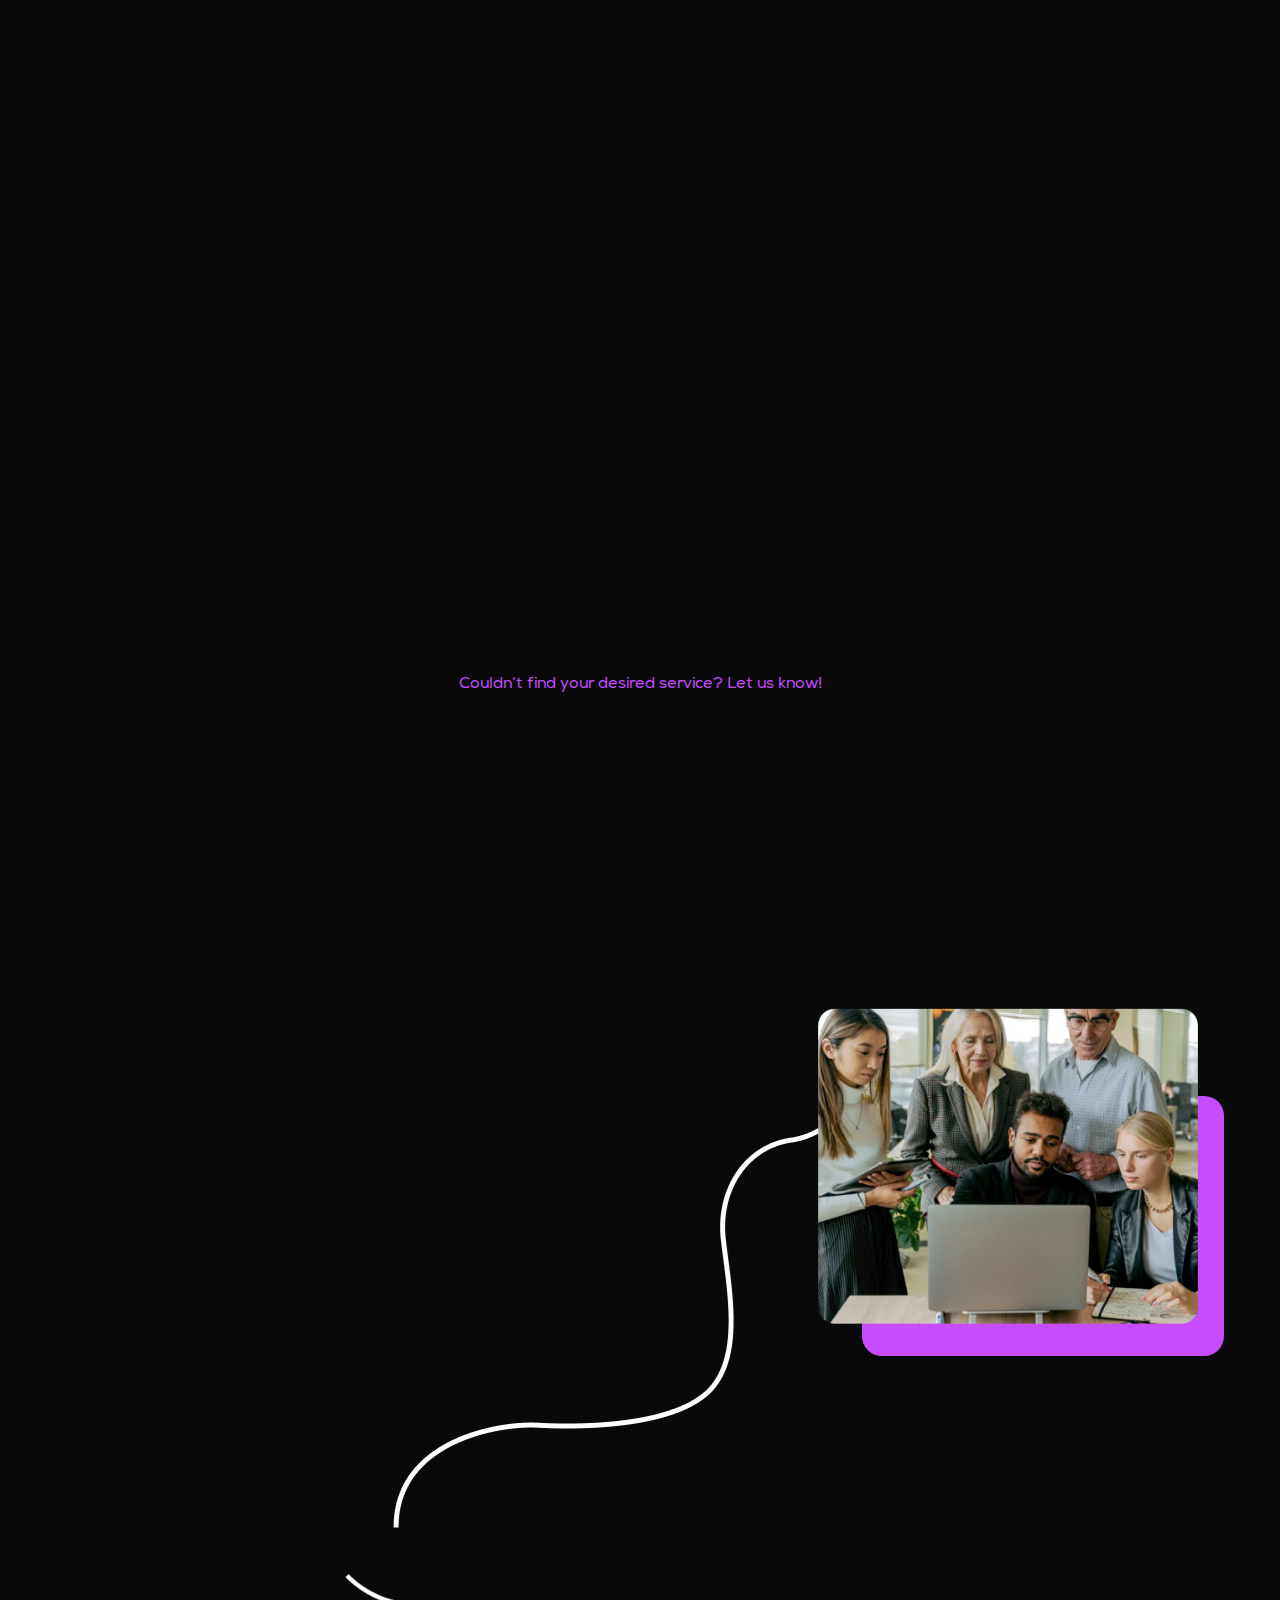
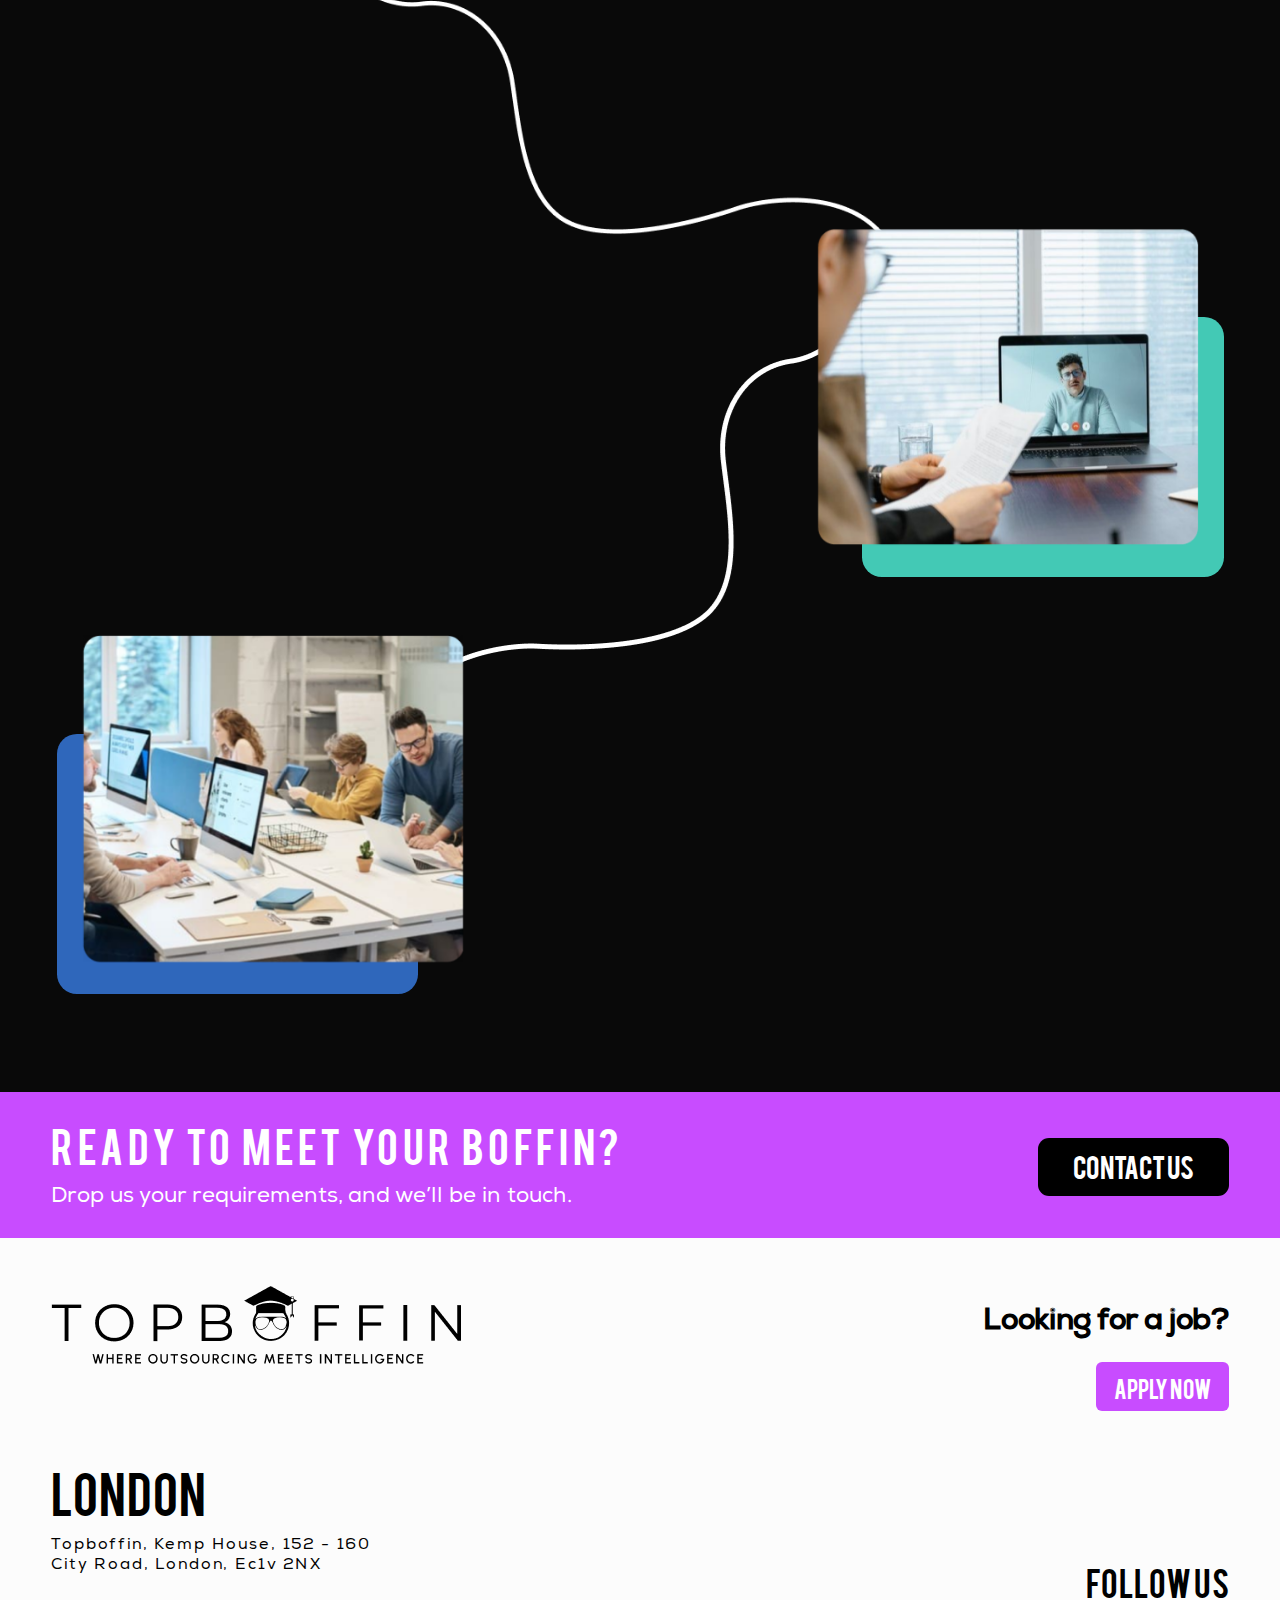
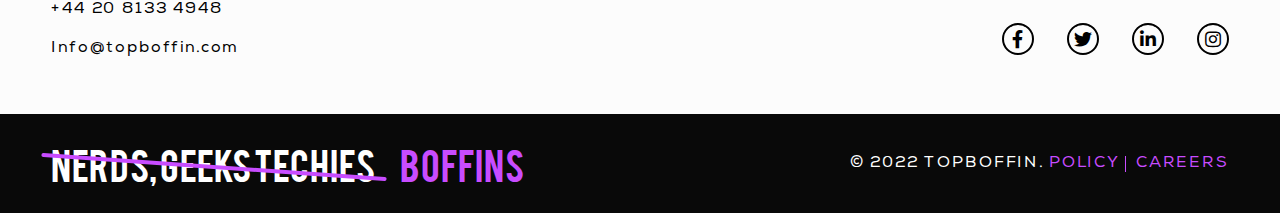
==== commit b4e36317: "home page responsive image add" ====
--- a/index.html
+++ b/index.html
@@ -12,7 +12,7 @@
   <link rel="stylesheet" href="assets/css/custom.css">
   <link rel="stylesheet" href="assets/css/special.css">
   <link rel="stylesheet" href="assets/css/mobile.css">
-  <title>Home</title>
+  <title>Home | TopBoffin</title>
 </head>
 
 <body>
@@ -38,7 +38,7 @@
               <a class="nav-link p-0" href="services/service.html">Services</a>
             </li>
             <li class="nav-item">
-              <a class="nav-link p-0" href="about.html">About US</a>
+              <a class="nav-link p-0" href="about-us.html">About US</a>
             </li>
           </ul>
           <div class="hire-btn">
@@ -102,13 +102,14 @@
             <figure>
               <img src="assets/images/quote-icon.png" alt="quote-icon">
             </figure>
-            <p>Top Boffin has developed a great way for UK companies to tap into a <br>
-              well-educated and technically adept workforce based in Pakistan. On every <br> level, they have exceeded our
-              expectations and set a fine example which many <br> UK companies  would do well to follow!
+            <p>TopBoffin took the time to fully understand our needs and found us<br>
+              some excellent candidates. The one we chose is fantastic and is a<br>
+              natural extension of our team. I would highly recommend, and will<br>
+              definitely be using again.
             </p>
           </div>
           <div class="auther-con text-center d-flex align-items-center justify-content-center flex-column">
-            <span class="text-white">Neil Smith</span>
+            <span class="text-white">Steven Richardson</span>
             <small class="color-C84CFF">Managing Director</small>
           </div>
       </div>
@@ -118,8 +119,8 @@
             <img src="assets/images/quote-icon.png" alt="quote-icon">
           </figure>
           <p>Top Boffin has developed a great way for UK companies to tap into a <br>
-            well-educated and technically adept workforce based in Pakistan. On every level, they <br> have exceeded our
-            expectations and set a fine example which many UK companies <br> would do well to follow!
+            well-educated and technically adept workforce based in Pakistan. On every<br> level, they have exceeded our
+            expectations and set a fine example which many UK<br> companies would do well to follow!
           </p>
         </div>
         <div class="auther-con text-center d-flex align-items-center justify-content-center flex-column">
@@ -132,14 +133,16 @@
           <figure>
             <img src="assets/images/quote-icon.png" alt="quote-icon">
           </figure>
-          <p>Top Boffin has developed a great way for UK companies to tap into a <br>
-            well-educated and technically adept workforce based in Pakistan. On every level, they <br> have exceeded our
-            expectations and set a fine example which many UK companies <br> would do well to follow!
+          <p>I not only had someone hired within a couple of weeks, but she is<br>
+            indeed a top talent and incredible marketer. The onboarding is much<br>
+            faster and easier than I thought, and the remote team structure has<br>
+            had no impact whatsoever thanks to the IT, Account, and Legal Team<br>
+            at TopBoffin, always available to help.
           </p>
         </div>
         <div class="auther-con text-center d-flex align-items-center justify-content-center flex-column">
-          <span class="text-white">Neil Smith</span>
-          <small class="color-C84CFF">Managing Director</small>
+          <span class="text-white">Margaux Artisthene</span>
+          <small class="color-C84CFF">Hospitality Consultant</small>
         </div>
       </div>
       <div class="item">
@@ -408,11 +411,9 @@
                 <figure class="mb-0 d-flex align-items-center justify-content-center bg-43C9B5">
                   <img src="assets/images/hand-img.svg" alt="hand-img">
                 </figure>
-                <h3 class="text-white bebas-font">Match with your Boffin</h3>
-              </div>
-              <p class="mb-0" data-aos="fade-up" data-aos-duration="700">We’re not just another outsourcing agency. TopBoffin pairs employers with their ideal
-                talent through a multi-stage recruitment process. Get matched with team players committed to helping
-                your company grow.
+                <h3 class="text-white bebas-font">Start your free trial</h3>
+              </div>
+              <p class="mb-0" data-aos="fade-up" data-aos-duration="700">We’re committed to helping you find the right talent for your business, so the first forty hours are on us. Get to know your Boffin and make sure they’re the right fit for your team before committing to a contract.
               </p>
             </div>
           </div>
@@ -438,11 +439,9 @@
                 <figure class="mb-0 d-flex align-items-center justify-content-center bg-2F67BB">
                   <img src="assets/images/hand-img.svg" alt="hand-img">
                 </figure>
-                <h3 class="text-white bebas-font">Match with your Boffin</h3>
-              </div>
-              <p class="mb-0" data-aos="fade-up" data-aos-duration="700">We’re not just another outsourcing agency. TopBoffin pairs employers with their ideal
-                talent through a multi-stage recruitment process. Get matched with team players committed to helping
-                your company grow.
+                <h3 class="text-white bebas-font">Zero setup</h3>
+              </div>
+              <p class="mb-0" data-aos="fade-up" data-aos-duration="700">We provide our Boffins with everything they need to work effectively, including a fully managed IT and HR infrastructure, dedicated workspaces, and equipment. Our Boffins are ready to start when you are.
               </p>
             </div>
           </div>
@@ -484,8 +483,8 @@
           <div class="footer-info">
             <h4 class="bebas-font">London</h4>
             <p>Topboffin, Kemp House, 152 - 160 <br> City Road, London, Ec1v 2NX</p>
-            <a href="#" href="+44 20 8133 4948">+44 20 8133 4948</a> <br>
-            <a class="mb-0" href="#" href="mailto:Info@topboffin.com">Info@topboffin.com</a>
+            <a href="tel:+44 20 8133 4948" >+44 20 8133 4948</a> <br>
+            <a class="mb-0" href="mailto:Info@topboffin.com">Info@topboffin.com</a>
           </div>
           <div class="social-icons d-flex flex-column justify-content-lg-end align-items-lg-end">
             <h4 class="bebas-font">FOLLOW US</h4>
--- a/assets/css/custom.css
+++ b/assets/css/custom.css
@@ -329,7 +329,7 @@
     background: url(../images/services-bg2.png) no-repeat center;
 }
 .services-item ul li:nth-child(3) .front-con {
-    background: url(../images/services-bg2.png) no-repeat center;
+    background: url(../images/services-img3-2.png) no-repeat center;
 }
 .services-item ul li:nth-child(4) .front-con {
     background: url(../images/services-bg4.png) no-repeat center;
@@ -1096,17 +1096,6 @@
     border: 2px solid #000000;
     border-radius: 100%;
 }
-.banner-text h1:after{
-    z-index: -1;
-    content: "";
-    right: -22px;
-    bottom: -14px;
-    width: 243.61px;
-    height: 67.77px;
-    position: absolute;
-    background: #C84CFF;
-    border-radius: 33.8826px;
-}
 .social-icons ul li a:hover{
     text-decoration: none;
 }
@@ -1526,3 +1515,29 @@
 .slider-img{
     margin-bottom: 25px;
 }
+/**/
+.about-pakages .packages-box-item p{
+    font-size: 16.5086px;
+    line-height: 26px;
+}
+.about-pakages .packages-box-item h4{
+    font-size: 26px;
+    line-height: 34px;
+    margin-bottom: 15.5px;
+}
+.about-pakages .packages-box-item figure{
+    margin-bottom: 57px;
+}
+.about-pakages .packages-box-item {
+    width: 27%;
+    padding: 90px 33px 28px;
+}
+.gurantee-item figure{
+    min-height: 138px;
+}
+.about-pakages .abou-pkg-1{
+    border-radius: 60px 15.6707px 15.6707px 60px;
+}
+.about-pakages .abou-pkg-3{
+    border-radius: 15.6px 60px 60px 15.6707px;
+}--- a/assets/css/special.css
+++ b/assets/css/special.css
@@ -69,6 +69,9 @@
 .color-000000{
     color: #000000;
 }
+.color-C4C4C4{
+    color: #C4C4C4;
+}
 .color-C84CFF{
     color: #C84CFF;
 }
@@ -139,7 +142,7 @@
     border: 1px solid #3FCDB8;
 }
 .border-C84CFF{
-    border: 1px solid #C84CFF
+    border: 2px solid #C84CFF
 }
 .border1{
     border: 1px solid #25694D;
--- a/assets/css/mobile.css
+++ b/assets/css/mobile.css
@@ -74,6 +74,28 @@
     .input-feild textarea {
         height: 180px;
     }
+    /**/
+    .about-banner-con {
+        padding-top: 140px;
+        padding-bottom: 130px;
+    }
+    .about-ser {
+        margin-bottom: 90px;
+    }
+    .about-service-item p {
+        font-size: 19px;
+        line-height: 28px;
+    }
+    .about-sol {
+        margin-bottom: 150px;
+    }
+    .graphic-con {
+        padding-top: 70px;
+        padding-bottom: 150px;
+    }
+    .gurantee-con {
+        padding-bottom: 150px;
+    }
 }
 @media (max-width: 1400px){
         .banner-img figure img {
@@ -317,282 +339,417 @@
     .contact-con {
         padding: 80px 0 120px;
     }
-    
+    .about-banner-title h1 {
+        font-size: 120.72px;
+        line-height: 130px;
+    }
+    .about-banner-title .out-source-title {
+        font-size: 168.045px;
+        line-height: 220px;
+    }
+    .about-banner-title h1 span:nth-child(3) {
+        font-size: 70.8575px;
+        line-height: 70px;
+        left: -11px;
+        top: 140px;
+    }
+    .about-banner-title{
+        text-align: center;
+    }
+    .about-banner-con {
+        padding-top: 100px;
+        padding-bottom: 100px;
+    }
+    .packages-title p {
+        margin-bottom: 50px;
+    }
+    .about-pakages .packages-box-item {
+        width: 32%;
+        padding: 70px 33px 28px;
+    }
+    .graphic-con {
+        padding-top: 30px;
+        padding-bottom: 100px;
+    }
+    .graphic-inner-con span {
+        font-size: 30px;
+        line-height: 25px;
+    }
+    .graphic-inner-con span:nth-child(2) {
+        margin-bottom: 30px;
+    }
+    .gurantee-title {
+        margin-bottom: 90px;
+    }
+    .gurantee-con {
+        padding-bottom: 100px;
+    }
+    .help-inner-con h2 {
+        line-height: 140px;
+        font-size: 110px;
+        margin-bottom: 15px;
+    }
+    .help-con {
+        padding-top: 150px;
+        padding-bottom: 150px;
+    }
+    .help-inner-con span {
+        margin-bottom: 35px;
+    }
+    .contact-btn a {
+        font-size: 28px;
+        line-height: 40px;
+        padding: 10px 35px 12px;
+    }
 }
 @media (max-width: 1199px){
-    .wrapper2{
+    .wrapper2 {
         padding-left: 4%;
         padding-right: 4%;
     }
-    
+
     .header-con {
         padding-top: 32px;
     }
+
     h1 {
         font-size: 40px;
         line-height: 72px;
     }
+
     .banner-text h1 {
         margin-bottom: 30px;
     }
+
     .banner-text h1:after {
         right: -3px;
         bottom: -6px;
         width: 135px;
         height: 33px;
     }
+
     .banner-text p br,
-    .sub-banner-text p br{
+    .sub-banner-text p br {
         display: none;
     }
+
     .sub-inner-banner::after {
         left: 50px;
     }
+
     .sub-banner-text p {
         padding-right: 34px;
     }
+
     .sub-banner-text h1 {
         line-height: 56px;
         margin-bottom: 10px;
     }
+
     .banner-text p {
         margin-bottom: 22px;
         padding-right: 298px;
     }
+
     .owl-item.active.center .item .tastimonials-box {
         padding: 40px 26px 78px;
     }
+
     .owl-item.active.center .auther-con {
         width: 180px;
         height: 180px;
         bottom: -6px;
     }
+
     .owl-item.active.center .auther-con small {
         font-size: 18px;
         line-height: 20px;
     }
+
     .owl-carousel .owl-item img {
         width: 85px;
     }
+
     .owl-item.active.center .auther-con span {
         font-size: 24px;
         line-height: 22px;
     }
+
     .tastimonials-box p {
         line-height: 30px;
     }
+
     .tastimonials-con {
         padding-bottom: 120px;
     }
+
     h2 {
         font-size: 36px;
         line-height: 46px;
     }
+
     .services-title p {
         margin-bottom: 30px;
     }
+
     .back-con {
         padding: 28px 15px 48px;
     }
+
     .back-con h5 {
         margin-bottom: 14px;
     }
-    .back-con img{
+
+    .back-con img {
         width: 80px;
     }
+
     .main-services-sec {
         margin-bottom: 90px;
     }
+
     .work-title span {
         font-size: 98px;
         line-height: 98px;
     }
+
     .work-title h2 {
         padding-right: 16px;
     }
+
     .work-title {
         margin-bottom: 80px;
     }
+
     body {
         font-size: 20px;
         line-height: 30px;
     }
+
     .wrok-box .row {
         margin-bottom: 100px;
     }
+
     .wrok-box .row:nth-child(2):after,
-    .wrok-box .row:after{
+    .wrok-box .row:after {
         width: 350px;
-        height: 350px;    
+        height: 350px;
         background-size: contain !important;
     }
-    .wrok-box .row:nth-child(2):after{
+
+    .wrok-box .row:nth-child(2):after {
         top: 245px;
     }
+
     .work-con {
         margin-bottom: 100px;
     }
+
     .generic-box-img figure::after {
         width: 300px;
         height: 264px;
         bottom: -10px;
         right: -26px;
     }
+
     .wrok-box .row:nth-child(even) .generic-box-img figure::after {
         left: -26px;
     }
+
     .footer-heading button {
         font-size: 22px;
         padding: 8px 32px 10px;
     }
+
     .footer-logo-sec {
         margin-bottom: 40px;
     }
+
     h4 {
         font-size: 28px;
         line-height: 28px;
     }
+
     .footer-job button {
         font-size: 18px;
         padding: 4px 18px 6px;
     }
+
     .footer-info h4 {
         font-size: 44px;
         line-height: 56px;
     }
+
     .social-icons h4 {
         margin-bottom: 22px;
     }
+
     .social-icons ul li {
         padding-left: 7px;
         padding-right: 7px;
     }
+
     .bottom-sec-inner h5 {
         font-size: 30px;
     }
+
     .footer-bottom-sec {
         padding-top: 28px;
         padding-bottom: 28px;
     }
+
     .banner-img figure img {
         position: absolute;
     }
+
     .banner-img {
         right: 0;
         width: 254px;
     }
+
     .banner-img figure:first-child img {
         left: 23px;
     }
+
     .banner-img figure:nth-child(3) img {
         right: 0;
         top: -58px;
     }
+
     .banner-img figure:nth-child(2) img {
         left: 102px;
     }
+
     .banner-img figure:nth-child(4) img {
         top: 8px;
         left: 104px;
     }
+
     .banner-img figure:nth-child(5) img {
         left: 22px;
         top: 160px;
     }
+
     .banner-img figure:last-child img {
         left: inherit;
         top: 127px;
         right: 0;
     }
+
     .banner-text {
         height: 428px;
     }
+
     .tastimonials-con .generic-title {
         margin-bottom: 180px;
     }
+
     .owl-item .item .tastimonials-box {
         padding: 40px 26px 78px;
     }
+
     .owl-item .auther-con {
         width: 150px;
         height: 150px;
-        bottom: -80px;    
-    }
+        bottom: -80px;
+    }
+
     .services-title h2::after {
         width: 216px;
     }
+
     .services-item ul li {
         width: 30.66%;
         margin: 0 2% 24px;
     }
+
     .request-title {
         margin-bottom: 34px;
     }
+
     .news-letter {
         padding-top: 24px;
         padding-bottom: 23px;
     }
+
     .bottom-sec-inner h5::after {
         width: 284px;
     }
+
     /**/
-    .packages-box-item{
+    .packages-box-item {
         width: 29%;
         margin: 0;
     }
+
     .domain-box-item {
         width: 30%;
         margin: 0 1.8%;
     }
+
     .packages-title h2 {
         font-size: 42px;
         margin-bottom: 25px;
     }
+
     .packages-title p {
         margin-bottom: 60px;
     }
+
     .packages-con {
         padding-bottom: 70px;
     }
+
     .srevices-title h2 {
         font-size: 42px;
         margin-bottom: 75px;
     }
+
     .solution-heading h2 {
         font-size: 36px;
         line-height: 38px;
         margin-bottom: 16px;
     }
+
     .solution-heading {
         margin-bottom: 30px;
     }
+
     .sol-box-img:after {
         width: 340px;
     }
-    .sol-box-text p br{
+
+    .sol-box-text p br {
         display: none;
     }
+
     .sol-sec-inner div:nth-child(even) .sol-box-img:after {
         right: 16px;
     }
+
     .solution--boxes {
         margin-bottom: 40px;
     }
+
     .packages-box-item {
         width: 32%;
         padding: 45px 20px 45px;
     }
-    .packages-title p{
+
+    .packages-title p {
         font-size: 20px;
         line-height: 28px;
     }
-    .packages-title p br{
+
+    .packages-title p br {
         display: none;
     }
+
     .domain-title h2 {
         font-size: 38px;
         margin-bottom: 42px;
     }
+
     domain-box-item p {
         font-size: 18px;
         line-height: 26px;
@@ -603,66 +760,79 @@
         line-height: 31px;
         margin-bottom: 18px;
     }
+
     .domain-box-item figure {
         margin-bottom: 15px;
     }
+
     .srevices-title h2 {
         font-size: 42px;
         margin-bottom: 55px;
         line-height: 50px;
     }
+
     .developers-con {
         padding-top: 40px;
         padding-bottom: 60px;
     }
+
     .packages-box-item figure {
         margin-bottom: 40px;
     }
-    .packages-box-item figure img{
+
+    .packages-box-item figure img {
         width: 130px;
     }
+
     .packages-box-item h4 {
         font-size: 28px;
         margin-bottom: 22px;
     }
-    .packages-box-item span{
+
+    .packages-box-item span {
         margin-bottom: 22px;
     }
+
     .price-con {
         padding: 7px 13px;
         display: inline-block;
     }
+
     .domain-box-item {
         padding: 34px 10px;
     }
+
     .srevices-title h2 {
         font-size: 36px;
         margin-bottom: 46px;
     }
-    .about-service-item p {
-        font-size: 18px;
-        line-height: 26px;
-    }
+
     .about-service-item {
         padding: 48px 15px;
     }
-    .sol-box-img figure{
+
+    .sol-box-img figure {
         padding-right: 0;
     }
+
     .about-service-item figure {
         margin-bottom: 14px;
     }
+
     .about-services {
         padding-bottom: 60px;
     }
+
     .domain-box {
         margin-bottom: 50px;
     }
+
     .sol-box-text h4 {
         font-size: 24px;
         line-height: 26px;
         margin-bottom: 14px;
     }
+
     .sol-box-text p {
         font-size: 18px;
         line-height: 26px;
@@ -675,1267 +845,1956 @@
         line-height: 30px;
         margin-bottom: 8px;
     }
+
     .contact-title span {
         margin-bottom: 18px;
     }
+
     .contact-con {
         padding: 60px 0 90px;
     }
+
     .input-feild textarea {
         height: 160px;
         padding: 18px 15px;
     }
+
     .input-feild input {
         margin-bottom: 12px;
     }
-    .header-con .navbar-brand img{
+
+    .header-con .navbar-brand img {
         width: 350px;
     }
+
     .contact-title {
         padding-left: 9%;
     }
+
     .submit-button button {
         padding: 18px 13px 16px;
     }
-}
-@media (max-width: 991px) {
-    .services-item{
-        text-align: center;
-    }
-    .banner-img figure:first-child img {
-        left: 35px;
-    }
-    .banner-img figure:last-child img {
-        top: 82px;
-        right: 18px;
-    }
-    .banner-text {
-        height: auto;
-    }
-    .banner-img figure:nth-child(3) img {
-        right: 24px;
-        top: -85px;
-    }
-    .banner-img figure:nth-child(4) img {
-        top: -14px;
-    }
-    .banner-img figure:nth-child(5) img {
-        left: 35px;
-        top: 88px;
-    }
-    .header-con {
-        padding-top: 24px;
-        padding-bottom: 24px;
-    }
-    .services-title h2::after {
-        width: 186px;
-    }
-    .owl-item .item .tastimonials-box p {
-        font-size: 16px;
-    }
-    .tastimonials-con .generic-title {
-        margin-bottom: 170px;
-    }
-    .banner-img {
-        top: 106px;
-    }
-    .bottom-sec-inner h5 span {
-        margin-left: 10px;
-    }
-    /************/
-    .navbar-toggler{
-        right: 0;
-        top: 19px;
-        padding: 0;
-        width: 30px;
-        position: absolute;
-    }
-    .navbar-toggler-icon {
-        float: left;
-        width: 100%;
-        height: 2px;
-        margin: 3px 0;
-        background: #A3A3A3;
-    }
-    .navbar-toggler:focus{
-        outline: none;
-    }
-    .navbar-toggler .navbar-toggler-icon:nth-child(1),
-    .navbar-toggler .navbar-toggler-icon:nth-child(3) {
-    -webkit-transition: transform .35s ease-in-out;
-    -moz-transition: transform .35s ease-in-out;
-    -o-transition: transform .35s ease-in-out;
-    transition: transform .35s ease-in-out;
-    }
-    .navbar-toggler:not(.collapsed) .navbar-toggler-icon:nth-child(1) {
-    position: absolute;
-    top:8px;
-    -webkit-transform: rotate(135deg);
-    -moz-transform: rotate(135deg);
-    -o-transform: rotate(135deg);
-    transform: rotate(135deg);
-    left: 0px;
-    }
-    .navbar-toggler:not(.collapsed) .navbar-toggler-icon:nth-child(2) {
-    height: 12px;
-    visibility: hidden;
-    background-color: transparent;
-    }
-    .navbar-toggler:not(.collapsed) .navbar-toggler-icon:nth-child(3) {
-    position: absolute;
-    top:8px;
-    -webkit-transform: rotate(-135deg);
-    -moz-transform: rotate(-135deg);
-    -o-transform: rotate(-135deg);
-    transform: rotate(-135deg);
-    left: 0px;
-    }
-    .navbar-collapse.collapse,.navbar-collapse.collapsing{
-        width: 100%;
-        right: 0;
-        top:100%;
-        z-index: 1;
-        position: absolute;
-        background: #fff;
-    }
-    .nav-item {
-        padding-top: 10px;
-        padding-bottom: 10px;
-    }
-    .hire-btn {
-        margin-left: 13px;
-        padding-bottom: 20px;
-        margin-top: 13px;
-    }
-    .navbar-nav .nav-item:first-child{
-        padding-top: 20px;
-    }
-    /*********/
-    .owl-item .auther-con {
-        width: 150px;
-        height: 150px;
-        bottom: -66px;
-    }
-    .header-con .navbar-brand img{
-        width: 340px;
-    }
-    .banner-text {
-        width: 100%;
-    }
-    .banner-con {
-        padding-top: 30px;
-        padding-bottom: 70px;
-    }
-    .banner-text h1 {
-        margin-bottom: 24px;
-    }
-    .banner-text h1:after {
-        right: -10px;
-        bottom: -3px;
-        width: 175px;
-        height: 40px;
-    }
-    h1 {
-        font-size: 38px;
-        line-height: 62px;
-    }
-    .banner-text p {
-        margin-bottom: 14px;
-    }
-    .owl-carousel .owl-item img {
-        width: 66px;
-    }
-    .owl-item.active.center .item .tastimonials-box {
-        padding: 38px 18px 60px;
-    }
-    .owl-item.active.center .auther-con {
-        width: 140px;
-        height: 140px;
-        bottom: 20px;
-    }
-    .owl-item.active.center .auther-con small {
-        font-size: 14px;
-    }
-    .owl-item.active.center .auther-con span {
+
+    .about-banner-con {
+        padding-top: 60px;
+        padding-bottom: 60px;
+    }
+
+    .about-banner-title .out-source-title {
+        font-size: 133.045px;
+        line-height: 145px;
+    }
+
+    .about-banner-title h1 {
+        font-size: 95.72px;
+        line-height: 100px;
+    }
+
+    .about-banner-title h1 span:nth-child(3) {
+        font-size: 55px;
+        line-height: 55px;
+        left: 18px;
+        top: 105px;
+    }
+
+    .about-banner-title p br {
+        display: none;
+    }
+
+    .about-banner-title p {
+        line-height: 25px;
+    }
+
+    .about-ser {
+        margin-bottom: 60px;
+    }
+
+    .about-service-item h4 {
         font-size: 20px;
-        line-height: 20px;
-        margin-bottom: 8px;
-    }
-    h3 {
-        font-size: 24px;
-        line-height: 24px;    
-    }
-    h2 {
-        font-size: 32px;
-        line-height: 40px;
-    }
-    .services-item ul li {
-        width: 46%;
-    }
-    .services-item ul li {
-        width: 46%;
-        margin: 0 4% 36px;
-    }
-    .services-item ul li:nth-child(even){
-        margin-right: 0;
-    }
-    .services-item ul li:nth-child(odd){
-        margin-left: 0;
-    }
-    .services-item ul li {
-        width: 48%;
-        margin: 0 2% 28px;
-    }
-    .work-title span {
-        font-size: 60px;
-        line-height: 60px;
-    }
-    .main-services-sec {
-        margin-bottom: 60px;
-    }
-    .work-title {
-        margin-bottom: 50px;
-    }
-    .wrok-box .row:nth-child(2):after,
-    .wrok-box .row:after{
-        display: none;
-    }
-    .generic-box-img img {
-        width: 350px;
-    }
-    .generic-box-img{
-        margin-bottom: 50px;
-    }
-    .generic-box-img figure::after {
-        width: 300px;
-        height: 250px;
-        right: -12px;
-        bottom: -14px;
-    }
-    .wrok-box .row {
-        margin-bottom: 50px;
-    }
-    .request-title {
-        margin-bottom: 42px;
-    }
-    .request-title figure {
-        width: 60px;
-        height: 60px;
-    }
-    .request-title figure img {
-        width: 38px;
-    }
-    .request-title h3 {
-        margin-left: 72px;
-    }
-    .request-title {
-        margin-bottom: 20px;
-        display: inline-block;
-      }
-    .wrok-box .row:last-child .generic-box-img figure::after {
-        left: 235px;
-    }
-    .work-con {
-        margin-bottom: 70px;
-    }
-    .footer-heading div p {
-        font-size: 18px;
-    }
-    .footer-heading button {
-        font-size: 20px;
-        padding: 6px 28px 8px;
-    }
-    .footer-logo-sec img {
-        width: 300px;
-    }
-    h4 {
-        font-size: 26px;
-        line-height: 26px;
-    }
-    .footer-job h4 {
-        margin-bottom: 16px;
-    }
-    .footer-logo-sec {
-        margin-bottom: 30px;
-    }
-    .footer-info h4 {
-        font-size: 38px;
-        line-height: 48px;
-    }
-    .main-footer-sec {
-        padding-top: 40px;
-        padding-bottom: 40px;
-    }
-    .bottom-sec-inner h5 {
-        font-size: 24px;
-    }
-    .bottom-sec-inner h5::after {
-        left: 3px;
-        width: 216px;
-        transform: rotate(2deg);
-    }
-    .bottom-sec-inner p {
-        font-size: 14px;
-        line-height: 19px;
-    }
-      .request-title figure {
-        left: 0;
-        top: -19px;
-      }
-      .generic-box-img figure {
-        display: inline-block;
-    }
-    .wrok-box .row:nth-child(even) .generic-box-img figure::after {
-        left: -13px;
-        bottom: -16px;
-    }
-    .sub-banner-text p br{
-        display: none;
-    }
-    .sub-banner-text h1 {
-        line-height: 50px;
-        margin-bottom: 10px;
-    }
-    .domain-box-item {
-        width: 31%;
-        margin: 0 1%;
-    }
-    .news-letter {
-        padding-top: 20px;
-        padding-bottom: 20px;
-    }
-    .social-icons h4 {
-        font-size: 24px;
-        margin-bottom: 14px;
-    }
-    .footer-bottom-sec {
-        padding-top: 24px;
-        padding-bottom: 24px;
-    }
-    .copyright span {
-        font-size: 14px;
-    }
-    .copyright a {
-        font-size: 14px;
-    }
-    .about-service-item h4 {
-        margin-bottom: 14px;
-        line-height: 20px;
-    }
-    .sub-banner-text p{
-        padding-right: 35px;
-    }
-    .sub-inner-banner::after{
-        width: 200px;
-        height: 267px;
-        background-size: contain;
-        left: 15px;
-    }
-    .sub-banner {
-        height: 300px;
-    }
-    .sub-banner-text{
-        width: 63%;
-    }
-    .sub-banner-text p{
-        line-height: 25px;
-        font-size: 18px;
-    }
-    .packages-title h2{
-        font-size: 30px;
-        margin-bottom: 10px;
-    }
-    .packages-title p {
-        font-size: 18px;
-        line-height: 25px;
-        margin-bottom: 40px;
-    }
-    .packages-box-item figure img {
-        width: 100px;
-    }
-    .packages-box-item figure {
-        margin-bottom: 30px;
-    }
-    .packages-box-item h4 {
-        line-height: 22px;
-        font-size: 22px;
-    }
-    .packages-box-item span {
-        font-size: 18px;
-        line-height: 20px;
-        margin-bottom: 15px;
-    }
-    .packages-box-item {
-        width: 31%;
-    }
-    .packages-box-item {
-        padding: 34px 10px;
-    }
-    .price-con small {
-        font-size: 16px;
-    }
-    .pakeg-box-3{
-        font-size: 16px;
-    }
-    .price-con {
-        padding: 6px 8px;
-        border-radius: 11px;
-    }
-    .domain-title h2 {
-        font-size: 30px;
-        margin-bottom: 40px;
-    }
-    .domain-box {
-        margin-bottom: 40px;
-    }
-    .domain-box-item figure img{
-        width: 67px;
-    }
-    .domain-box-item figure {
-        margin-bottom: 10px;
-    }
-    .domain-box-item h5 {
-        font-size: 20px;
-        line-height: 28px;
-        margin-bottom: 10px;
-    }
-    .domain-box-item p {
-        font-size: 16px;
-        line-height: 20px;
-    }
-    .domain-box-item {
-        padding: 30px 10px;
-    }
-    .about-service-boxes div:nth-child(2) {
-        margin-top: 55px;
-        margin-left: 14px;
-        margin-right: 14px;
-    }
-    .about-service-item {
-        padding: 25px 10px 25px 10px;
-    }
-    .about-service-item h4 {
-        line-height: 27px;
-        margin-bottom: 10px;
-    }
-    .about-service-item figure {
-        margin-bottom: 10px;
-    }
+        line-height: 30px;
+    }
+
     .about-service-item p {
         font-size: 16px;
         line-height: 22px;
     }
-    .solution-heading h2 {
+
+    .packages-title p {
+        margin-bottom: 40px;
+    }
+    .solution-heading p br {
+        display: none;
+    }
+
+    .graphic-con figure img {
+        width: 650px;
+    }
+
+    .graphic-con figure {
+        margin-bottom: 50px;
+    }
+
+    .graphic-inner-con span {
         font-size: 28px;
+        line-height: 40px;
+    }
+
+    .graphic-inner-con span:nth-child(2) {
+        margin-bottom: 10px;
+    }
+
+    .graphic-con {
+        padding-bottom: 60px;
+    }
+
+    .gurantee-title {
+        margin-bottom: 60px;
+    }
+
+    .gurantee-item figure {
+        margin-bottom: 20px;
+    }
+
+    .gurantee-item figure img {
+        width: 90px;
+    }
+
+    .gurantee-item figure {
+        min-height: 120px;
+    }
+
+    .gurantee-item p br {
+        display: none;
+    }
+
+    .gurantee-con {
+        padding-bottom: 50px;
+    }
+
+    .about-pakages .packages-box-item {
+        padding: 40px 20px 28px;
+    }
+
+    .about-pakages .packages-box-item {
+        margin: 0 5px;
+        width: 32%;
+    }
+
+    .about-pakages .packages-box-item p {
+        margin-bottom: 0;
+    }
+
+    .graphic-con figure img {
+        width: 450px;
+    }
+
+    .graphic-inner-con span {
+        font-size: 22px;
         line-height: 30px;
+    }
+    .graphic-con {
+        padding-bottom: 40px;
+    }
+
+    .graphic-con figure {
+        margin-bottom: 20px;
+    }
+
+    .graphic-inner-con small {
+        font-size: 26px;
+    }
+
+    .gurantee-title {
+        margin-bottom: 40px;
+    }
+
+    .gurantee-item figure img {
+        width: 70px;
+    }
+
+    .gurantee-item figure {
+        min-height: 95px;
         margin-bottom: 15px;
     }
-    .solution-heading p {
-        font-size: 19px;
+
+    .gurantee-item h3 {
+        line-height: 30px;
+        margin-bottom: 10px;
+    }
+    .gurantee-item p{
+        line-height: 20px;
+    }
+    .help-con {
+        padding-top: 100px;
+        padding-bottom: 100px;
+    }
+    .help-inner-con h2 {
+        line-height: 100px;
+        font-size: 85px;
+    }
+    .help-con {
+        padding-top: 90px;
+        padding-bottom: 90px;
+    }
+    .contact-btn a {
+        font-size: 24px;
+        line-height: 30px;
+    }
+
+}
+@media (max-width: 991px) {
+        .services-item {
+            text-align: center;
+        }
+
+        .banner-img figure:first-child img {
+            left: 35px;
+        }
+
+        .banner-img figure:last-child img {
+            top: 82px;
+            right: 18px;
+        }
+
+        .banner-text {
+            height: auto;
+        }
+
+        .banner-img figure:nth-child(3) img {
+            right: 24px;
+            top: -85px;
+        }
+
+        .banner-img figure:nth-child(4) img {
+            top: -14px;
+        }
+
+        .banner-img figure:nth-child(5) img {
+            left: 35px;
+            top: 88px;
+        }
+
+        .header-con {
+            padding-top: 24px;
+            padding-bottom: 24px;
+        }
+
+        .services-title h2::after {
+            width: 186px;
+        }
+
+        .owl-item .item .tastimonials-box p {
+            font-size: 16px;
+        }
+
+        .tastimonials-con .generic-title {
+            margin-bottom: 170px;
+        }
+
+        .banner-img {
+            top: 106px;
+        }
+
+        .bottom-sec-inner h5 span {
+            margin-left: 10px;
+        }
+
+        /************/
+        .navbar-toggler {
+            right: 0;
+            top: 19px;
+            padding: 0;
+            width: 30px;
+            position: absolute;
+        }
+
+        .navbar-toggler-icon {
+            float: left;
+            width: 100%;
+            height: 2px;
+            margin: 3px 0;
+            background: #A3A3A3;
+        }
+
+        .navbar-toggler:focus {
+            outline: none;
+        }
+
+        .navbar-toggler .navbar-toggler-icon:nth-child(1),
+        .navbar-toggler .navbar-toggler-icon:nth-child(3) {
+            -webkit-transition: transform .35s ease-in-out;
+            -moz-transition: transform .35s ease-in-out;
+            -o-transition: transform .35s ease-in-out;
+            transition: transform .35s ease-in-out;
+        }
+
+        .navbar-toggler:not(.collapsed) .navbar-toggler-icon:nth-child(1) {
+            position: absolute;
+            top: 8px;
+            -webkit-transform: rotate(135deg);
+            -moz-transform: rotate(135deg);
+            -o-transform: rotate(135deg);
+            transform: rotate(135deg);
+            left: 0px;
+        }
+
+        .navbar-toggler:not(.collapsed) .navbar-toggler-icon:nth-child(2) {
+            height: 12px;
+            visibility: hidden;
+            background-color: transparent;
+        }
+
+        .navbar-toggler:not(.collapsed) .navbar-toggler-icon:nth-child(3) {
+            position: absolute;
+            top: 8px;
+            -webkit-transform: rotate(-135deg);
+            -moz-transform: rotate(-135deg);
+            -o-transform: rotate(-135deg);
+            transform: rotate(-135deg);
+            left: 0px;
+        }
+
+        .navbar-collapse.collapse, .navbar-collapse.collapsing {
+            width: 100%;
+            right: 0;
+            top: 100%;
+            z-index: 1;
+            position: absolute;
+            background: #fff;
+        }
+
+        .nav-item {
+            padding-top: 10px;
+            padding-bottom: 10px;
+        }
+
+        .hire-btn {
+            margin-left: 13px;
+            padding-bottom: 20px;
+            margin-top: 13px;
+        }
+
+        .navbar-nav .nav-item:first-child {
+            padding-top: 20px;
+        }
+
+        /*********/
+        .owl-item .auther-con {
+            width: 150px;
+            height: 150px;
+            bottom: -66px;
+        }
+
+        .header-con .navbar-brand img {
+            width: 340px;
+        }
+
+        .banner-text {
+            width: 100%;
+        }
+
+        .banner-con {
+            padding-top: 30px;
+            padding-bottom: 70px;
+        }
+
+        .banner-text h1 {
+            margin-bottom: 24px;
+        }
+
+        .banner-text h1:after {
+            right: -10px;
+            bottom: -3px;
+            width: 175px;
+            height: 40px;
+        }
+
+        h1 {
+            font-size: 38px;
+            line-height: 62px;
+        }
+
+        .banner-text p {
+            margin-bottom: 14px;
+        }
+
+        .owl-carousel .owl-item img {
+            width: 66px;
+        }
+
+        .owl-item.active.center .item .tastimonials-box {
+            padding: 38px 18px 60px;
+        }
+
+        .owl-item.active.center .auther-con {
+            width: 140px;
+            height: 140px;
+            bottom: 20px;
+        }
+
+        .owl-item.active.center .auther-con small {
+            font-size: 14px;
+        }
+
+        .owl-item.active.center .auther-con span {
+            font-size: 20px;
+            line-height: 20px;
+            margin-bottom: 8px;
+        }
+
+        h3 {
+            font-size: 24px;
+            line-height: 24px;
+        }
+
+        h2 {
+            font-size: 32px;
+            line-height: 40px;
+        }
+
+        .services-item ul li {
+            width: 46%;
+        }
+
+        .services-item ul li {
+            width: 46%;
+            margin: 0 4% 36px;
+        }
+
+        .services-item ul li:nth-child(even) {
+            margin-right: 0;
+        }
+
+        .services-item ul li:nth-child(odd) {
+            margin-left: 0;
+        }
+
+        .services-item ul li {
+            width: 48%;
+            margin: 0 2% 28px;
+        }
+
+        .work-title span {
+            font-size: 60px;
+            line-height: 60px;
+        }
+
+        .main-services-sec {
+            margin-bottom: 60px;
+        }
+
+        .work-title {
+            margin-bottom: 50px;
+        }
+
+        .wrok-box .row:nth-child(2):after,
+        .wrok-box .row:after {
+            display: none;
+        }
+
+        .generic-box-img img {
+            width: 350px;
+        }
+
+        .generic-box-img {
+            margin-bottom: 50px;
+        }
+
+        .generic-box-img figure::after {
+            width: 300px;
+            height: 250px;
+            right: -12px;
+            bottom: -14px;
+        }
+
+        .wrok-box .row {
+            margin-bottom: 50px;
+        }
+
+        .request-title {
+            margin-bottom: 42px;
+        }
+
+        .request-title figure {
+            width: 60px;
+            height: 60px;
+        }
+
+        .request-title figure img {
+            width: 38px;
+        }
+
+        .request-title h3 {
+            margin-left: 72px;
+        }
+
+        .request-title {
+            margin-bottom: 20px;
+            display: inline-block;
+        }
+
+        .wrok-box .row:last-child .generic-box-img figure::after {
+            left: 235px;
+        }
+
+        .work-con {
+            margin-bottom: 70px;
+        }
+
+        .footer-heading div p {
+            font-size: 18px;
+        }
+
+        .footer-heading button {
+            font-size: 20px;
+            padding: 6px 28px 8px;
+        }
+
+        .footer-logo-sec img {
+            width: 300px;
+        }
+
+        h4 {
+            font-size: 26px;
+            line-height: 26px;
+        }
+
+        .footer-job h4 {
+            margin-bottom: 16px;
+        }
+
+        .footer-logo-sec {
+            margin-bottom: 30px;
+        }
+
+        .footer-info h4 {
+            font-size: 38px;
+            line-height: 48px;
+        }
+
+        .main-footer-sec {
+            padding-top: 40px;
+            padding-bottom: 40px;
+        }
+
+        .bottom-sec-inner h5 {
+            font-size: 24px;
+        }
+
+        .bottom-sec-inner h5::after {
+            left: 3px;
+            width: 216px;
+            transform: rotate(2deg);
+        }
+
+        .bottom-sec-inner p {
+            font-size: 14px;
+            line-height: 19px;
+        }
+
+        .request-title figure {
+            left: 0;
+            top: -19px;
+        }
+
+        .generic-box-img figure {
+            display: inline-block;
+        }
+
+        .wrok-box .row:nth-child(even) .generic-box-img figure::after {
+            left: -13px;
+            bottom: -16px;
+        }
+
+        .sub-banner-text p br {
+            display: none;
+        }
+
+        .sub-banner-text h1 {
+            line-height: 50px;
+            margin-bottom: 10px;
+        }
+
+        .domain-box-item {
+            width: 31%;
+            margin: 0 1%;
+        }
+
+        .news-letter {
+            padding-top: 20px;
+            padding-bottom: 20px;
+        }
+
+        .social-icons h4 {
+            font-size: 24px;
+            margin-bottom: 14px;
+        }
+
+        .footer-bottom-sec {
+            padding-top: 24px;
+            padding-bottom: 24px;
+        }
+
+        .copyright span {
+            font-size: 14px;
+        }
+
+        .copyright a {
+            font-size: 14px;
+        }
+
+        .about-service-item h4 {
+            margin-bottom: 14px;
+            line-height: 20px;
+        }
+
+        .sub-banner-text p {
+            padding-right: 35px;
+        }
+
+        .sub-inner-banner::after {
+            width: 200px;
+            height: 267px;
+            background-size: contain;
+            left: 15px;
+        }
+
+        .sub-banner {
+            height: 300px;
+        }
+
+        .sub-banner-text {
+            width: 63%;
+        }
+
+        .sub-banner-text p {
+            line-height: 25px;
+            font-size: 18px;
+        }
+
+        .packages-title h2 {
+            font-size: 30px;
+            margin-bottom: 10px;
+        }
+
+        .packages-title p {
+            font-size: 18px;
+            line-height: 25px;
+            margin-bottom: 40px;
+        }
+
+        .packages-box-item figure img {
+            width: 100px;
+        }
+
+        .packages-box-item figure {
+            margin-bottom: 30px;
+        }
+
+        .packages-box-item h4 {
+            line-height: 22px;
+            font-size: 22px;
+        }
+
+        .packages-box-item span {
+            font-size: 18px;
+            line-height: 20px;
+            margin-bottom: 15px;
+        }
+
+        .packages-box-item {
+            width: 31%;
+        }
+
+        .packages-box-item {
+            padding: 34px 10px;
+        }
+
+        .price-con small {
+            font-size: 16px;
+        }
+
+        .pakeg-box-3 {
+            font-size: 16px;
+        }
+
+        .price-con {
+            padding: 6px 8px;
+            border-radius: 11px;
+        }
+
+        .domain-title h2 {
+            font-size: 30px;
+            margin-bottom: 40px;
+        }
+
+        .domain-box {
+            margin-bottom: 40px;
+        }
+
+        .domain-box-item figure img {
+            width: 67px;
+        }
+
+        .domain-box-item figure {
+            margin-bottom: 10px;
+        }
+
+        .domain-box-item h5 {
+            font-size: 20px;
+            line-height: 28px;
+            margin-bottom: 10px;
+        }
+
+        .domain-box-item p {
+            font-size: 16px;
+            line-height: 20px;
+        }
+
+        .domain-box-item {
+            padding: 30px 10px;
+        }
+
+        .about-service-boxes div:nth-child(2) {
+            margin-top: 55px;
+            margin-left: 14px;
+            margin-right: 14px;
+        }
+
+        .about-service-item {
+            padding: 25px 10px 25px 10px;
+        }
+
+        .about-service-item h4 {
+            line-height: 27px;
+            margin-bottom: 10px;
+        }
+
+        .about-service-item figure {
+            margin-bottom: 10px;
+        }
+
+        .about-service-item p {
+            font-size: 16px;
+            line-height: 22px;
+        }
+
+        .solution-heading h2 {
+            font-size: 28px;
+            line-height: 30px;
+            margin-bottom: 15px;
+        }
+
+        .solution-heading p {
+            font-size: 19px;
+            line-height: 25px;
+        }
+
+        .solution-heading {
+            margin-bottom: 26px;
+        }
+
+        .sol-box-text h4 {
+            font-size: 20px;
+            line-height: 25px;
+            margin-bottom: 10px;
+        }
+
+        .sol-box-text p {
+            font-size: 16px;
+            line-height: 22px;
+        }
+
+        .sol-box-img figure img {
+            width: 120px;
+        }
+
+        .sol-box-img:after {
+            width: 240px;
+        }
+
+        .srevices-title h2 {
+            font-size: 30px;
+            line-height: 36px;
+            margin-bottom: 26px;
+        }
+
+        .about-services {
+            padding-bottom: 50px;
+        }
+
+        .domain-con {
+            padding-bottom: 40px;
+        }
+
+        .packages-con {
+            padding-bottom: 40px;
+        }
+
+        .developers-con {
+            padding-top: 20px;
+            padding-bottom: 40px;
+        }
+
+        .about-service-item figure img {
+            width: 90px;
+        }
+
+        .solution--boxes {
+            margin-bottom: 30px;
+        }
+
+        .sol-box-text {
+            padding-top: 30px;
+        }
+
+        .input-feild input {
+            padding: 12px 15px 12px;
+        }
+
+        .input-feild textarea {
+            height: 150px;
+        }
+
+        .contact-title h3 {
+            font-size: 22px;
+            margin-bottom: 6px;
+        }
+
+        .submit-button button {
+            padding: 15px 13px 14px;
+        }
+
+        .contact-con {
+            padding: 40px 0 70px;
+        }
+
+        /**/
+        .about-banner-title h1 {
+            font-size: 65.72px;
+            line-height: 70px;
+            margin-bottom: 30px;
+        }
+
+        .about-banner-title .out-source-title {
+            font-size: 93px;
+            line-height: 120px;
+        }
+
+        .about-banner-title h1 span:nth-child(3) {
+            font-size: 40px;
+            line-height: 42px;
+            left: 20px;
+            top: 74px;
+        }
+
+        .about-banner-con {
+            padding-top: 45px;
+            padding-bottom: 55px;
+        }
+
+        .about-banner-title p {
+            line-height: 27px;
+            font-size: 18px;
+        }
+
+        .srevices-title h2 {
+            font-size: 28px;
+            line-height: 30px;
+            margin-bottom: 15px;
+        }
+
+        .about-ser {
+            margin-bottom: 40px;
+        }
+    .graphic-inner-con span:nth-child(2) {
+        margin-bottom: 5px;
+    }
+    .gurantee-item{
+        margin-bottom: 30px;
+    }
+    .help-inner-con h2 {
+        line-height: 80px;
+        font-size: 60px;
+    }
+    .help-con {
+        padding-top: 60px;
+        padding-bottom: 60px;
+    }
+    .contact-btn a {
+        font-size: 22px;
         line-height: 25px;
-    }
-    .solution-heading {
-        margin-bottom: 26px;
-    }
-    .sol-box-text h4 {
+        padding: 9px 28px 10px;
+    }
+    .about-pakages .packages-box-item figure {
+        margin-bottom: 20px;
+    }
+    .about-pakages .packages-box-item {
+        padding: 30px 10px 30px;
+        width: 100%;
+        margin:0 0 20px 0;
+    }
+    .graphic-inner-con span {
         font-size: 20px;
+        line-height: 27px;
+    }
+
+
+    }
+@media (max-width: 767px) {
+        .bottom-sec-inner h5::after {
+            bottom: 11px;
+            left: 121px;
+        }
+
+        .bottom-sec-inner h5 {
+            font-size: 20px;
+        }
+
+        .bottom-sec-inner h5 span {
+            margin-left: 10px;
+        }
+
+        .services-item ul li {
+            width: 48%;
+            margin: 0 2% 36px;
+        }
+
+        .services-item ul li:nth-child(2) {
+            margin-right: 0;
+        }
+
+        .header-con .navbar-brand img {
+            width: 300px;
+        }
+
+        .header-con {
+            padding-top: 20px;
+            padding-bottom: 16px;
+        }
+
+        h1 {
+            font-size: 34px;
+            line-height: 54px;
+        }
+
+        .banner-text h1 {
+            margin-bottom: 24px;
+        }
+
+        .banner-con {
+            padding-bottom: 40px;
+        }
+
+        .owl-item.active.center .item .tastimonials-box {
+            padding: 34px 26px 42px;
+        }
+
+        .owl-item.active.center .item .tastimonials-box {
+            top: 0;
+        }
+
+        .owl-item.active.center .auther-con {
+            bottom: -80px;
+            width: 130px;
+            height: 130px;
+            padding: 0 5px;
+        }
+
+        .tastimonials-con {
+            padding-bottom: 70px;
+        }
+
+        h2 {
+            font-size: 28px;
+            line-height: 32px;
+        }
+
+        .services-title h2::after {
+            width: 154px;
+        }
+
+        .services-title p {
+            font-size: 18px;
+            line-height: 22px;
+            margin-bottom: 10px;
+        }
+
+        .work-title span {
+            font-size: 48px;
+            line-height: 48px;
+        }
+
+        .work-title {
+            margin-bottom: 50px;
+        }
+
+        .wrok-box .row {
+            margin-bottom: 40px;
+        }
+
+        .work-con {
+            margin-bottom: 60px;
+        }
+
+        .generic-box-img img {
+            width: 350px;
+        }
+
+        .footer-heading div h2 {
+            font-size: 22px;
+            margin-bottom: 2px;
+        }
+
+        .footer-heading div p {
+            font-size: 16px;
+        }
+
+        .footer-heading button {
+            font-size: 16px;
+            padding: 6px 24px 8px;
+        }
+
+        .news-letter {
+            padding-top: 16px;
+            padding-bottom: 16px;
+        }
+
+        .footer-logo-sec img {
+            width: 275px;
+        }
+
+        h4 {
+            font-size: 22px;
+            line-height: 24px;
+        }
+
+        .footer-job button {
+            font-size: 16px;
+        }
+
+        .social-icons ul li {
+            padding-left: 2px;
+            padding-right: 2px;
+        }
+
+        .footer-bottom-sec {
+            padding-top: 15px;
+            padding-bottom: 15px;
+        }
+
+        .front-con {
+            height: 260px;
+        }
+
+        .front-con img {
+            width: 120px;
+        }
+
+        .flip-box-back img {
+            width: 80px;
+        }
+
+        .back-con p {
+            font-size: 16px;
+            line-height: 24px;
+        }
+
+        .back-con {
+            padding: 11px 15px 20px;
+            min-height: auto;
+            height: 300px;
+        }
+
+        .main-services-sec {
+            margin-bottom: 60px;
+        }
+
+        .banner-img {
+            width: 100%;
+            height: 338px;
+            position: relative;
+        }
+
+        .banner-text p {
+            padding-right: 0;
+        }
+
+        .banner-img figure img {
+            width: 60px;
+            position: relative;
+        }
+
+        .banner-text {
+            height: auto;
+        }
+
+        .banner-img figure:first-child img {
+            left: 174px;
+            top: 32px;
+        }
+
+        .banner-img figure:nth-child(2) img {
+            left: 102px;
+        }
+
+        .banner-img figure:nth-child(3) img {
+            right: -121px;
+            top: -58px;
+        }
+
+        .banner-img figure:nth-child(4) img {
+            top: -104px;
+            left: -110px;
+        }
+
+        .banner-img figure:nth-child(5) img {
+            left: 67px;
+            top: -134px;
+        }
+
+        .banner-img figure:last-child img {
+            left: inherit;
+            top: 28px;
+            right: 0;
+        }
+
+        .banner-text h1:after {
+            width: 130px;
+            height: 31px;
+        }
+
+        .tastimonials-con .generic-title span::after {
+            bottom: -6px;
+        }
+
+        .tastimonials-con .generic-title {
+            margin-bottom: 70px;
+        }
+
+        .back-con h5 {
+            font-size: 22px;
+        }
+
+        .services-item ul li {
+            width: 42%;
+            margin: 0 2% 22px;
+        }
+
+        .services-item ul {
+            margin-bottom: 30px;
+        }
+
+        .main-services-sec {
+            margin-bottom: 50px;
+        }
+
+        .generic-box-img img {
+            width: 300px;
+        }
+
+        .generic-box-img figure::after {
+            width: 250px;
+            height: 180px;
+        }
+
+        body {
+            font-size: 18px;
+            line-height: 28px;
+        }
+
+        .request-title {
+            margin-bottom: 18px;
+        }
+
+        .main-footer-sec {
+            padding-top: 35px;
+            padding-bottom: 35px;
+        }
+
+        .footer-job {
+            padding-top: 4px;
+        }
+
+        .sub-inner-banner::after {
+            width: 170px;
+            height: 228px;
+            left: 10px;
+        }
+
+        .sub-inner-banner::after {
+            display: none;
+        }
+
+        .sub-banner-text {
+            width: 100%;
+            text-align: center;
+            padding: 0 20px;
+        }
+
+        .sub-banner {
+            height: 250px;
+        }
+
+        .sub-banner-text p {
+            line-height: 22px;
+            padding-right: 0;
+        }
+
+        .sub-banner-text h1 {
+            line-height: 40px;
+        }
+
+        .developers-con {
+            padding-bottom: 34px;
+        }
+
+        .packages-title h2, .solution-heading h2 {
+            font-size: 28px;
+            line-height: 35px;
+        }
+
+        .packages-title p {
+            font-size: 16px;
+            line-height: 20px;
+            margin-bottom: 30px;
+        }
+
+        .packages-box-item figure {
+            margin-bottom: 24px;
+        }
+
+        .packages-box-item, .domain-box-item, .about-service-item {
+            margin: 0 0 20px 0;
+            width: 100%;
+        }
+
+        .packages-box-item h4 {
+            margin-bottom: 18px;
+        }
+
+        .domain-box-item figure {
+            min-height: auto;
+            margin-bottom: 20px;
+        }
+
+        .about-service-boxes div:nth-child(2) {
+            margin-left: 0;
+            margin-right: 0;
+            margin-top: 0;
+        }
+
+        .domain-title h2 {
+            font-size: 28px;
+            margin-bottom: 30px;
+        }
+
+        .srevices-title h2 {
+            font-size: 26px;
+            line-height: 35px;
+            margin-bottom: 28px;
+        }
+
+        .solution-heading p {
+            font-size: 18px;
+        }
+
+        .sol-box-img:after {
+            display: none;
+        }
+
+        .solution--boxes {
+            flex-direction: column-reverse;
+        }
+
+        .sol-box-text, .sol-box-img {
+            width: 100%;
+            text-align: center;
+        }
+
+        .sol-box-img {
+            display: flex;
+            justify-content: center;
+        }
+
+        .domain-box {
+            margin-bottom: 35px;
+        }
+
+        .domain-con {
+            padding-bottom: 35px;
+        }
+
+        .sol-box-img figure img {
+            width: 100px;
+        }
+
+        .contact-lft-img {
+            width: 100%;
+        }
+
+        .contact-lft-img img {
+            width: 350px;
+        }
+
+        .header-outer-box::after {
+            display: none;
+        }
+
+        .contact-lft-img {
+            text-align: center;
+            margin-bottom: 30px;
+        }
+
+        .contact-title {
+            width: 100%;
+            padding-left: 0;
+        }
+
+        .input-feild textarea {
+            height: 100px;
+            border-radius: 6px;
+        }
+
+        .input-feild input::placeholder,
+        .input-feild textarea {
+            font-size: 14px;
+        }
+
+        .input-feild input {
+            padding: 10px 15px 10px;
+            border-radius: 6px;
+        }
+
+        .submit-button button {
+            padding: 12px 13px 12px;
+            border-radius: 6px;
+        }
+
+        .contact-con {
+            padding: 30px 0 50px;
+        }
+
+        .generic-box-content p {
+            line-height: 24px;
+        }
+
+        .banner-text p {
+            line-height: 26px;
+        }
+    .about-banner-title h1 {
+        font-size: 40.72px;
+        line-height: 42px;
+        margin-bottom: 20px;
+        padding-left: 20px;
+    }
+    .about-banner-title .out-source-title {
+        font-size: 57px;
+        line-height: 80px;
+    }
+    .about-banner-title h1 span:nth-child(3) {
+        font-size: 26px;
+        line-height: 28px;
+        left: 60px;
+        top: 44px;
+    }
+    .about-banner-title p {
+        line-height: 20px;
+        font-size: 16px;
+    }
+    .about-banner-con {
+        padding-top: 40px;
+        padding-bottom: 35px;
+    }
+    .about-ser p {
+        font-size: 16px;
+    }
+    .packages-box-item figure img {
+        width: 90px;
+    }
+    .about-pakages .packages-box-item h4 {
+        font-size: 22px;
         line-height: 25px;
         margin-bottom: 10px;
     }
-    .sol-box-text p {
-        font-size: 16px;
-        line-height: 22px;
-    }
-    .sol-box-img figure img{
-        width: 120px;
-    }
-    .sol-box-img:after{
-        width: 240px;
-    }
-    .srevices-title h2 {
-        font-size: 30px;
-        line-height: 36px;
-        margin-bottom: 26px;
-    }
-    .about-services {
-        padding-bottom: 50px;
-    }
-    .domain-con {
-        padding-bottom: 40px;
-    }
-    .packages-con {
-        padding-bottom: 40px;
-    }
-    .developers-con {
+    .graphic-con figure img {
+        width: 350px;
+    }
+    .graphic-con {
         padding-top: 20px;
-        padding-bottom: 40px;
-    }
-    .about-service-item figure img{
-        width: 90px;
-    }
-    .solution--boxes {
-        margin-bottom: 30px;
-    }
-    .sol-box-text{
-        padding-top: 30px;
-    }
-    .input-feild input {
-        padding: 12px 15px 12px;
-    }
-    .input-feild textarea {
-        height: 150px;
-    }
-    .contact-title h3 {
+    }
+    }
+@media (max-width: 575px) {
+    .services-item ul li:first-child .back-con{
+        background: url(../images/services-bg1.png) no-repeat center;
+        background-size:cover;
+    }
+    .services-item ul li:nth-child(2) .back-con{
+        background: url(../images/services-bg2.png) no-repeat center;
+        background-size:cover;
+    }
+    .services-item ul li:nth-child(3) .back-con{
+        background: url(../images/services-bg3.png) no-repeat center;
+        background-size:cover;
+    }
+    .services-item ul li:nth-child(4) .back-con{
+        background: url(../images/services-bg4.png) no-repeat center;
+        background-size:cover;
+    }
+    .services-item ul li:nth-child(5) .back-con{
+        background: url(../images/services-bg5.png) no-repeat center;
+        background-size:cover;
+    }
+    .services-item ul li:last-child .back-con{
+        background: url(../images/services-bg6.png) no-repeat center;
+        background-size:cover;
+    }
+    .back-con {
+        padding: 20px 15px 20px;
+        min-height: auto;
+        height: auto;
+    }
+        .see-btn,
+        .banner-text p {
+            float: left;
+        }
+
+        .wrapper2 {
+            padding-left: 3%;
+            padding-right: 3%;
+        }
+
+        .hire-btn a {
+            font-size: 16px;
+            padding: 8px 18px 9px 20px;
+        }
+
+        .header-con .navbar-light .navbar-nav .nav-link, .header-con .navbar-light .navbar-nav .active > .nav-link {
+            font-size: 16px;
+            line-height: 18px;
+        }
+
+        .footer-logo-sec figure {
+            display: none;
+        }
+
+        .banner-img figure:first-child img {
+            top: 16px;
+            left: 75px;
+        }
+
+        .banner-img figure:nth-child(2) img {
+            left: 12px;
+        }
+
+        .banner-img figure:nth-child(3) img {
+            right: -15px;
+            top: -60px;
+        }
+
+        .banner-img figure:nth-child(4) img {
+            top: -70px;
+            left: -180px;
+        }
+
+        .banner-img figure:nth-child(5) img {
+            left: -43px;
+            top: -157px;
+        }
+
+        .banner-img figure:last-child img {
+            top: -159px;
+            right: -209px;
+        }
+
+        .banner-img figure img {
+            width: 58.4px;
+        }
+
+        .banner-img {
+            height: 316px;
+            margin-top: 28px;
+            width: 338px;
+        }
+
+        .navbar-toggler {
+            top: 11px;
+        }
+
+        .header-con .navbar-brand img {
+            width: 180px;
+        }
+
+        .navbar {
+            justify-content: center;
+        }
+
+        h1 {
+            font-size: 30px;
+            line-height: 39px;
+        }
+
+        h2 {
+            font-size: 24px;
+            line-height: 32px;
+        }
+
+        h3 {
+            font-size: 24px;
+            line-height: 32px;
+        }
+
+        .banner-text h1:after {
+            right: -2px;
+            bottom: -2px;
+            width: 134.91px;
+            height: 38.29px;
+            border-radius: 0px 7px 0px 10px;
+        }
+
+        .tastimonials-con .generic-title h3 {
+            margin-bottom: 40px;
+        }
+
+        .owl-carousel .owl-item img {
+            width: 46.8px;
+            height: 35.9px;
+        }
+
+        .tastimonials-con .generic-title {
+            margin-bottom: 58px;
+        }
+
+        .owl-item.active.center .tastimonials-box p,
+        .owl-item .tastimonials-box p {
+            font-size: 16px;
+            line-height: 20px;
+        }
+
+        .tastimonials-box > figure {
+            top: -18px;
+        }
+
+        .owl-item.active.center .item .tastimonials-box {
+            border-radius: 5.49104px;
+        }
+
+        .owl-item .item .tastimonials-box {
+            padding: 34px 26px 56px;
+        }
+
+        .tastimonials-con {
+            padding-bottom: 50px;
+        }
+
+        .services-item ul li {
+            width: 100%;
+            margin: 0 0 26px;
+        }
+
+        .work-title {
+            padding: 0 3%;
+            margin-bottom: 40px;
+        }
+
+        .generic-box-img img {
+            width: 100%;
+        }
+
+        .generic-box-img figure::after {
+            width: 200px;
+            bottom: 37px;
+            height: 175px;
+        }
+
+        .request-title figure {
+            width: 60px;
+            height: 60px;
+        }
+
+        .request-title h3 {
+            font-size: 20px;
+            margin-left: 70px;
+        }
+
+        .request-title figure img {
+            width: 38px;
+        }
+
+        body {
+            font-size: 18px;
+            line-height: 26px;
+        }
+
+        .flip-box-front .front-con {
+            display: none !important;
+        }
+
+        .generic-box-img figure::after {
+            bottom: -9px;
+        }
+
+        .work-con {
+            margin-bottom: 93px;
+        }
+
+        .footer-heading div h2 {
+            margin-bottom: 2px;
+        }
+
+        .footer-heading button {
+            font-size: 16px;
+            padding: 3px 24px 6px;
+        }
+
+        .main-footer-sec {
+            padding-top: 35px;
+            padding-bottom: 35px;
+        }
+
+        .footer-info h4 {
+            font-size: 36px;
+            line-height: 40px;
+        }
+
+        .footer-info {
+            margin-bottom: 15px;
+        }
+
+        .social-icons h4 {
+            margin-bottom: 14px;
+        }
+
+        .footer-bottom-sec {
+            padding-top: 18px;
+            padding-bottom: 18px;
+        }
+
+        .bottom-sec-inner h5 {
+            font-size: 20px;
+            margin-bottom: 9px;
+        }
+
+        .bottom-sec-inner h5 span {
+            margin-left: 10px;
+        }
+
+        .bottom-sec-inner h5::after {
+            left: 0;
+            bottom: 12px;
+            width: 172px;
+        }
+
+        .services-item ul {
+            margin-left: auto;
+            margin-right: auto;
+        }
+
+        .main-services-sec {
+            margin-bottom: 40px;
+        }
+
+        .wrapper, .tastimonials-con {
+            padding-left: 5%;
+            padding-right: 5%;
+        }
+
+        .tastimonials-con .generic-title span::after {
+            bottom: -6px;
+            left: 0;
+            width: 136px;
+            transform: translatex(0);
+        }
+
+        body {
+            font-size: 16px;
+            line-height: 20px;
+        }
+
+        .banner-text p {
+            line-height: 20px;
+        }
+
+        .see-btn a {
+            font-size: 14px;
+            line-height: 14px;
+        }
+
+        .see-btn a img {
+            padding-right: 2px;
+        }
+
+        .banner-text p {
+            margin-bottom: 17px;
+        }
+
+        .banner-con {
+            padding-bottom: 60px;
+        }
+
+        .sub-banner-text h1 {
+            font-size: 26px;
+            line-height: 36px;
+        }
+
+        .sub-banner-text p {
+            line-height: 20px;
+            font-size: 16px;
+        }
+
+        .sub-banner-text {
+            padding: 0 10px;
+        }
+
+        .packages-title h2, .solution-heading h2 {
+            font-size: 24px;
+            line-height: 34px;
+        }
+
+        .packages-con {
+            padding-bottom: 20px;
+        }
+
+        .sub-banner {
+            height: 220px;
+        }
+
+        .developers-con {
+            padding-bottom: 30px;
+        }
+
+        .packages-title p {
+            margin-bottom: 24px;
+        }
+
+        .srevices-title h2 {
+            font-size: 24px;
+            line-height: 35px;
+        }
+
+        .sol-box-img figure img {
+            width: 90px;
+        }
+
+        .domain-title h2 {
+            font-size: 24px;
+        }
+
+        .owl-item.active.center .auther-con,
+        .owl-item .auther-con {
+            bottom: -46px;
+            width: 98.36px;
+            height: 98.36px;
+        }
+
+        .owl-item.active.center .auther-con span,
+        .owl-item .auther-con span {
+            font-size: 14px;
+            line-height: 9px;
+            margin-bottom: 4px;
+        }
+
+        .owl-item.active.center .auther-con small,
+        .owl-item .auther-con small {
+            font-size: 10px;
+            line-height: 12px;
+        }
+
+        .services-title h2 {
+            margin-bottom: 18px;
+        }
+
+        .services-title h2::after {
+            bottom: -6px;
+            width: 140px;
+            height: 1.07px;
+        }
+
+        .services-title p {
+            font-size: 16px;
+            line-height: 20px;
+        }
+
+        .services-title {
+            margin-bottom: 26px;
+        }
+
+        .flip-box-back, .flip-box:hover .flip-box-inner {
+            transform: none;
+        }
+
+        .flip-box-front, .flip-box-back {
+            -webkit-backface-visibility: visible;
+            backface-visibility: visible;
+        }
+
+        .back-con {
+            background: transparent;
+        }
+
+        .front-con figure {
+            display: none;
+        }
+
+        .services-item ul li h3,
+        .work-title span,
+        .work-title h2 br {
+            display: none !important;
+        }
+
+        .work-title h2 {
+            padding-right: 0;
+        }
+
+        .work-con .wrapper2 {
+            padding-left: 5%;
+            padding-right: 5%;
+        }
+
+        .request-title figure {
+            width: 40px;
+            height: 40px;
+        }
+
+        .request-title figure img {
+            width: 24px;
+        }
+
+        .request-title figure {
+            left: 0;
+            top: -4px;
+        }
+
+        .request-title h3 {
+            font-size: 20px;
+            margin-left: 50px;
+            line-height: 32px;
+        }
+
+        .request-title {
+            margin-bottom: 13px;
+        }
+
+        .wrok-box .row {
+            margin-bottom: 33px;
+        }
+
+        .generic-box-img {
+            margin-bottom: 34px;
+        }
+
+        .footer-heading div h2 {
+            font-size: 20px;
+            margin-bottom: 3px;
+        }
+
+        .footer-heading div p {
+            font-size: 12px;
+            margin-bottom: 18px;
+        }
+
+        .footer-heading button {
+            font-size: 16px;
+            border-radius: 4px;
+            padding: 8px 30px 10px;
+        }
+
+        .news-letter {
+            padding-top: 18px;
+            padding-bottom: 22px;
+        }
+
+        .footer-job button {
+            font-size: 14px;
+            padding: 10px 34px 11px;
+        }
+
+        .footer-info h4 {
+            font-size: 24px;
+            line-height: 31px;
+        }
+
+        .social-icons ul li {
+            padding-left: 6px;
+            padding-right: 6px;
+        }
+
+        .footer-job h4 {
+            font-size: 22px;
+            margin-bottom: 11px;
+        }
+
+        .copyright span {
+            font-size: 12px;
+            line-height: 12px;
+        }
+
+        .copyright a {
+            font-size: 12px;
+            line-height: 12px;
+        }
+
+        .back-con {
+            position: relative;
+        }
+
+        .contact-lft-img img {
+            width: 100%;
+        }
+
+        .contact-title h3 {
+            font-size: 20px;
+            margin-bottom: 6px;
+        }
+
+        .contact-con {
+            padding: 25px 0 40px;
+        }
+    .about-banner-title h1 {
+        font-size: 40px;
+        line-height: 39px;
+        margin-bottom: 20px;
+        padding-left: 16px;
+    }
+    .about-banner-title .out-source-title {
+        font-size: 56px;
+        line-height: 70px;
+    }
+    .about-banner-title h1 span:nth-child(3) {
         font-size: 22px;
-        margin-bottom: 6px;
-    }
-    .submit-button button {
-        padding: 15px 13px 14px;
-    }
-    .contact-con {
-        padding: 40px 0 70px;
-    }
-
-}
-@media (max-width: 767px){
-    .bottom-sec-inner h5::after {
-        bottom: 11px;
-        left: 121px;
-      }
-    .bottom-sec-inner h5 {
-        font-size: 20px;
-      }
-      .bottom-sec-inner h5 span {
-        margin-left: 10px;
-      }
-    .services-item ul li {
-        width: 48%;
-        margin: 0 2% 36px;
-      }
-      .services-item ul li:nth-child(2){
-        margin-right: 0;
-      }
-    .header-con .navbar-brand img {
-        width: 300px;
-    }
-    .header-con {
-        padding-top: 20px;
-        padding-bottom: 16px;
-    }
-    h1 {
-        font-size: 34px;
-        line-height: 54px;
-    }
-    .banner-text h1 {
-        margin-bottom: 24px;
-    }
-    .banner-con {
-        padding-bottom: 40px;
-    }
-    .owl-item.active.center .item .tastimonials-box {
-        padding: 34px 26px 42px;
-    }
-    .owl-item.active.center .item .tastimonials-box {
-        top: 0;
-    }
-    .owl-item.active.center .auther-con {
-        bottom: -80px;
-        width: 130px;
-        height: 130px;
-        padding: 0 5px;
-    }
-    .tastimonials-con {
-        padding-bottom: 70px;
-    }
-    h2 {
-        font-size: 28px;
-        line-height: 32px;
-    }
-    .services-title h2::after {
-        width: 154px;
-    }
-    .services-title p {
+        line-height: 28px;
+        left: -19px;
+        top: 38px;
+    }
+    .about-pakages .abou-pkg-1{
+        border-radius: 40px 40px 15.6707px 15.6707px;
+    }
+    .about-pakages .packages-box-item {
+        padding: 25px 10px 25px;
+    }
+    .about-pakages .abou-pkg-3{
+        border-radius: 15px 15px 40px 40px;
+    }
+    .graphic-con figure img {
+        width: 270px;
+    }
+    .graphic-inner-con span:nth-child(2) {
+        margin-bottom: 15px;
+    }
+    .graphic-con {
+        padding-bottom: 60px;
+    }
+    .help-inner-con h2 {
+        line-height: 70px;
+        font-size: 50px;
+        padding: 0 20px;
+    }
+    .help-inner-con span {
         font-size: 18px;
-        line-height: 22px;
-        margin-bottom: 10px;
-    }
-    .work-title span {
-        font-size: 48px;
-        line-height: 48px;
-    }
-    .work-title {
-        margin-bottom: 50px;
-    }
-    .wrok-box .row{
-        margin-bottom: 40px;
-    }
-    .work-con {
-        margin-bottom: 60px;
-    }
-    .generic-box-img img {
-        width: 350px;
-    }
-    .footer-heading div h2 {
-        font-size: 22px;
-        margin-bottom: 2px;
-    }
-    .footer-heading div p {
-        font-size: 16px;
-    }    
-    .footer-heading button {
-        font-size: 16px;
-        padding: 6px 24px 8px;
-    }
-    .news-letter {
-        padding-top: 16px;
-        padding-bottom: 16px;
-    }
-    .footer-logo-sec img {
-        width: 275px;
-    }
-    h4 {
-        font-size: 22px;
-        line-height: 24px;
-    }
-    .footer-job button {
-        font-size: 16px;
-    }
-    .social-icons ul li {
-        padding-left: 2px;
-        padding-right: 2px;
-    }
-    .footer-bottom-sec {
-        padding-top: 15px;
-        padding-bottom: 15px;
-    }
-    .front-con {
-        height: 260px;
-    }
-    .front-con img {
-        width: 120px;
-    }
-    .flip-box-back img{
-        width: 80px;
-    }
-    .back-con p {
-        font-size: 16px;
-        line-height: 24px;
-    }
-    .back-con {
-        padding: 11px 15px 20px;
-        min-height: auto;
-        height: 300px;
-    }
-    .main-services-sec {
-        margin-bottom: 60px;
-      }
-      .banner-img {
-        width: 100%;
-        height: 338px;
-        position: relative;
-    }
-    .banner-text p {
-        padding-right: 0;
-    }
-    .banner-img figure img {
-        width: 60px;
-        position: relative;
-    }
-    .banner-text {
-        height: auto;
-    }
-    .banner-img figure:first-child img {
-        left: 174px;
-        top: 32px;
-    }
-    .banner-img figure:nth-child(2) img {
-        left: 102px;
-    }
-    .banner-img figure:nth-child(3) img {
-        right: -121px;
-        top: -58px;
-    }
-    .banner-img figure:nth-child(4) img {
-        top: -104px;
-        left: -110px;
-    }
-    .banner-img figure:nth-child(5) img {
-        left: 67px;
-        top: -134px;
-    }    
-    .banner-img figure:last-child img {
-        left: inherit;
-        top: 28px;
-        right: 0;
-    }
-    .banner-text h1:after {
-        width: 130px;
-        height: 31px;
-    }
-    .tastimonials-con .generic-title span::after {
-        bottom: -6px;
-    }
-    .tastimonials-con .generic-title {
-        margin-bottom: 70px;
-    }
-    .back-con h5 {
-        font-size: 22px;
-    }
-    .services-item ul li {
-        width: 42%;
-        margin: 0 2% 22px;
-    }
-    .services-item ul {
-        margin-bottom: 30px;
-    }
-    .main-services-sec {
-        margin-bottom: 50px;
-    }
-    .generic-box-img img {
-        width: 300px;
-    }
-    .generic-box-img figure::after {
-        width: 250px;
-        height: 180px;
-    }
-    body {
-        font-size: 18px;
-        line-height: 28px;
-    }
-    .request-title {
-        margin-bottom: 18px;
-    }
-    .main-footer-sec {
-        padding-top: 35px;
-        padding-bottom: 35px;
-    }
-    .footer-job {
-        padding-top: 4px;
-    }
-    .sub-inner-banner::after {
-        width: 170px;
-        height: 228px;
-        left: 10px;
-    }
-    .sub-inner-banner::after{
-        display: none;
-    }
-    .sub-banner-text{
-        width: 100%;
-        text-align: center;
-        padding: 0 20px;
-    }
-    .sub-banner {
-        height: 250px;
-    }
-    .sub-banner-text p {
-        line-height: 22px;
-        padding-right: 0;
-    }
-    .sub-banner-text h1 {
-        line-height: 40px;
-    }
-    .developers-con {
-        padding-bottom: 34px;
-    }
-    .packages-title h2 , .solution-heading h2{
-        font-size: 28px;
-        line-height: 35px;
-    }
-    .packages-title p {
-        font-size: 16px;
         line-height: 20px;
-        margin-bottom: 30px;
-    }
-    .packages-box-item figure {
-        margin-bottom: 24px;
-    }
-    .packages-box-item , .domain-box-item , .about-service-item{
-        margin: 0 0 20px 0;
-        width: 100%;
-    }
-    .packages-box-item h4 {
-        margin-bottom: 18px;
-    }
-    .domain-box-item figure {
-        min-height: auto;
-        margin-bottom: 20px;
-    }
-    .about-service-boxes div:nth-child(2){
-        margin-left: 0;
-        margin-right: 0;
-        margin-top: 0;
-    }
-    .domain-title h2 {
-        font-size: 28px;
-        margin-bottom: 30px;
-    }
-    .srevices-title h2 {
-        font-size: 26px;
-        line-height: 35px;
-        margin-bottom: 28px;
-    }
-    .solution-heading p {
-        font-size: 18px;
-    }
-    .sol-box-img:after{
-        display: none;
-    }
-    .solution--boxes{
-        flex-direction: column-reverse;
-    }
-    .sol-box-text , .sol-box-img{
-        width: 100%;
-        text-align: center;
-    }
-    .sol-box-img{
-        display: flex;
-        justify-content: center;
-    }
-    .domain-box {
-        margin-bottom: 35px;
-    }
-    .domain-con {
-        padding-bottom: 35px;
-    }
-    .sol-box-img figure img {
-        width: 100px;
-    }
-    .contact-lft-img {
-        width: 100%;
-    }
-    .contact-lft-img img {
-        width: 350px;
-    }
-    .header-outer-box::after{
-        display: none;
-    }
-    .contact-lft-img{
-        text-align: center;
-        margin-bottom: 30px;
-    }
-    .contact-title {
-        width: 100%;
-        padding-left: 0;
-    }
-    .input-feild textarea {
-        height: 100px;
-        border-radius: 6px;
-    }
-    .input-feild input::placeholder,
-    .input-feild textarea{
-        font-size: 14px;
-    }
-    .input-feild input {
-        padding: 10px 15px 10px;
-        border-radius: 6px;
-    }
-    .submit-button button {
-        padding: 12px 13px 12px;
-        border-radius: 6px;
-    }
-    .contact-con {
-        padding: 30px 0 50px;
-    }
-    .generic-box-content p {
-        line-height: 24px;
-    }
-    .banner-text p {
-        line-height: 26px;
-    }
-    
-}
-@media (max-width: 575px){
-    .see-btn,
-    .banner-text p{
-        float: left;
-    }
-    .wrapper2 {
-        padding-left: 3%;
-        padding-right: 3%;
-    }
-    .hire-btn a {
-        font-size: 16px;
-        padding: 8px 18px 9px 20px;
-    }
-    .header-con .navbar-light .navbar-nav .nav-link, .header-con .navbar-light .navbar-nav .active>.nav-link {
-        font-size: 16px;
-        line-height: 18px;
-    }
-    .footer-logo-sec figure{
-        display: none;
-    }
-    .banner-img figure:first-child img {
-        top: 16px;
-        left: 75px;
-    }
-    .banner-img figure:nth-child(2) img {
-        left: 12px;
-    }
-    .banner-img figure:nth-child(3) img {
-        right: -15px;
-        top: -60px;
-    }
-    .banner-img figure:nth-child(4) img {
-        top: -70px;
-        left: -180px;
-    }
-    .banner-img figure:nth-child(5) img {
-        left: -43px;
-        top: -157px;
-    }
-    .banner-img figure:last-child img {
-        top: -159px;
-        right: -209px;
-    }
-    .banner-img figure img {
-        width: 58.4px;
-    }
-    .banner-img {
-        height: 316px;
-        margin-top: 28px;
-        width: 338px;
-    }
-    .navbar-toggler {
-        top: 11px;
-    }
-    .header-con .navbar-brand img {
-        width: 180px;
-    }
-    .navbar{
-        justify-content: center;
-    }
-    h1 {
-        font-size: 30px;
-        line-height: 39px;
-    }
-    h2 {
-        font-size: 24px;
-        line-height: 32px;
-    }
-    h3 {
-        font-size: 24px;
-        line-height: 32px;
-    }
-    .banner-text h1:after {
-        right: -2px;
-        bottom: -2px;
-        width: 134.91px;
-        height: 38.29px;
-        border-radius: 0px 7px 0px 10px;
-    }
-    .tastimonials-con .generic-title h3 {
-        margin-bottom: 40px;
-    }
-    .owl-carousel .owl-item img {
-        width: 46.8px;
-        height: 35.9px;
-    }
-    .tastimonials-con .generic-title {
-        margin-bottom: 58px;
-    }
-    .owl-item.active.center .tastimonials-box p,
-    .owl-item .tastimonials-box p{
-        font-size: 16px;
-        line-height: 20px;
-    }
-    .tastimonials-box > figure {
-        top: -18px;
-    }
-    .owl-item.active.center .item .tastimonials-box {
-        border-radius: 5.49104px;
-    }
-    .owl-item .item .tastimonials-box {
-        padding: 34px 26px 56px;
-    }
-    .tastimonials-con {
-        padding-bottom: 50px;
-    }
-    .services-item ul li {
-        width: 100%;
-        margin: 0 0 26px;
-    }
-    .work-title {
-        padding: 0 3%;
-        margin-bottom: 40px;
-    }
-    .generic-box-img img {
-        width: 100%;
-    }
-    .generic-box-img figure::after {
-        width: 200px;
-        bottom: 37px;
-        height: 175px;
-    }
-    .request-title figure {
-        width: 60px;
-        height: 60px;
-    }
-    .request-title h3 {
-        font-size: 20px;
-        margin-left: 70px;
-    }
-    .request-title figure img {
-        width: 38px;
-    }
-    body {
-        font-size: 18px;
-        line-height: 26px;
-    }
-    .flip-box-front .front-con{
-        display: none !important;
-    }
-    .generic-box-img figure::after {
-        bottom: -9px;
-    }
-    .work-con {
-        margin-bottom: 93px;
-    }
-    .footer-heading div h2 {
-        margin-bottom: 2px;
-    }
-    .footer-heading button {
-        font-size: 16px;
-        padding: 3px 24px 6px;
-    }
-    .main-footer-sec {
-        padding-top: 35px;
-        padding-bottom: 35px;
-    }
-    .footer-info h4 {
-        font-size: 36px;
-        line-height: 40px;
-    }
-    .footer-info{
-        margin-bottom: 15px;
-    }
-    .social-icons h4 {
-        margin-bottom: 14px;
-    }
-    .footer-bottom-sec {
-        padding-top: 18px;
-        padding-bottom: 18px;
-    }
-    .bottom-sec-inner h5 {
-        font-size: 20px;
-        margin-bottom: 9px;
-    }
-    .bottom-sec-inner h5 span {
-        margin-left: 10px;
-    }
-    .bottom-sec-inner h5::after {
-        left: 0;
-        bottom: 12px;
-        width: 172px;
-    }
-    .services-item ul{
-        margin-left: auto;
-        margin-right: auto;
-    }
-    .main-services-sec {
-        margin-bottom: 40px;
-      }
-      .wrapper,.tastimonials-con {
-        padding-left: 5%;
-        padding-right: 5%;
-    }
-    .tastimonials-con .generic-title span::after {
-        bottom: -6px;
-        left: 0;
-        width: 136px;
-        transform: translatex(0);
-    }
-    body {
-        font-size: 16px;
-        line-height: 20px;
-    }
-    .banner-text p {
-        line-height: 20px;
-    }
-    .see-btn a {
-        font-size: 14px;
-        line-height: 14px;
-    }
-    .see-btn a img {
-        padding-right: 2px;
-    }
-    .banner-text p {
-        margin-bottom: 17px;
-    }
-    .banner-con {
-        padding-bottom: 60px;
-    }
-    .sub-banner-text h1{
-        font-size: 26px;
-        line-height: 36px;
-    }
-    .sub-banner-text p{
-        line-height: 20px;
-        font-size: 16px;
-    }
-    .sub-banner-text{
-        padding: 0 10px;
-    }
-    .packages-title h2, .solution-heading h2 {
-        font-size: 24px;
-        line-height: 34px;
-    }
-    .packages-con {
-        padding-bottom: 20px;
-    }
-    .sub-banner {
-        height: 220px;
-    }
-    .developers-con {
-        padding-bottom: 30px;
-    }
-    .packages-title p {
-        margin-bottom: 24px;
-    }
-    .srevices-title h2 {
-        font-size: 24px;
-        line-height: 35px;
-    }
-    .sol-box-img figure img {
-        width: 90px;
-    }
-    .domain-title h2 {
-        font-size: 24px;
-    }
-    .owl-item.active.center .auther-con,
-    .owl-item .auther-con {
-        bottom: -46px;
-        width: 98.36px;
-        height: 98.36px;
-    }
-    .owl-item.active.center .auther-con span,
-    .owl-item .auther-con span{
-        font-size: 14px;
-        line-height: 9px;
-        margin-bottom: 4px;
-    }
-    .owl-item.active.center .auther-con small,
-    .owl-item .auther-con small{
-        font-size: 10px;
-        line-height: 12px;
-    }
-    .services-title h2 {
-        margin-bottom: 18px;
-    }
-    .services-title h2::after {
-        bottom: -6px;
-        width: 140px;
-        height: 1.07px;
-    }
-    .services-title p {
-        font-size: 16px;
-        line-height: 20px;
-    }
-    .services-title{
-        margin-bottom: 26px;
-    }
-    .flip-box-back,.flip-box:hover .flip-box-inner {
-        transform: none;
-    }
-    .flip-box-front, .flip-box-back {
-        -webkit-backface-visibility: visible;
-        backface-visibility: visible;
-    }
-    .back-con {
-        background: transparent;
-    }
-    .front-con figure{
-        display: none;
-    }
-    .services-item ul li h3,
-    .work-title span,
-    .work-title h2 br{
-        display: none !important;
-    }
-    .work-title h2 {
-        padding-right: 0;
-    }
-    .work-con .wrapper2 {
-        padding-left: 5%;
-        padding-right: 5%;
-    }
-    .request-title figure {
-        width: 40px;
-        height: 40px;
-    }
-    .request-title figure img {
-        width: 24px;
-    }
-    .request-title figure {
-        left: 0;
-        top: -4px;
-    }
-    .request-title h3 {
-        font-size: 20px;
-        margin-left: 50px;
-        line-height: 32px;
-    }
-    .request-title {
-        margin-bottom: 13px;
-    }
-    .wrok-box .row {
-        margin-bottom: 33px;
-    }
-    .generic-box-img {
-        margin-bottom: 34px;
-    }
-    .footer-heading div h2 {
-        font-size: 20px;
-        margin-bottom: 3px;
-    }
-    .footer-heading div p {
-        font-size: 12px;
-        margin-bottom: 18px;
-    }
-    .footer-heading button {
-        font-size: 16px;
-        border-radius: 4px;
-        padding: 8px 30px 10px;
-    }
-    .news-letter {
-        padding-top: 18px;
-        padding-bottom: 22px;
-    }
-    .footer-job button {
-        font-size: 14px;
-        padding: 10px 34px 11px;
-    }
-    .footer-info h4 {
-        font-size: 24px;
-        line-height: 31px;
-    }
-    .social-icons ul li {
-        padding-left: 6px;
-        padding-right: 6px;
-    }
-    .footer-job h4 {
-        font-size: 22px;
-        margin-bottom: 11px;
-    }
-    .copyright span {
-        font-size: 12px;
-        line-height: 12px;
-    }
-    .copyright a {
-        font-size: 12px;
-        line-height: 12px;
-    }
-    .back-con{
-        position: relative;
-    }
-    .contact-lft-img img {
-        width: 100%;
-    }
-    .contact-title h3 {
-        font-size: 20px;
-        margin-bottom: 6px;
-    }
-    .contact-con {
-        padding: 25px 0 40px;
+        margin-bottom: 45px;
+    }
+    .contact-btn a {
+        padding: 9px 27px 10px;
     }
 }